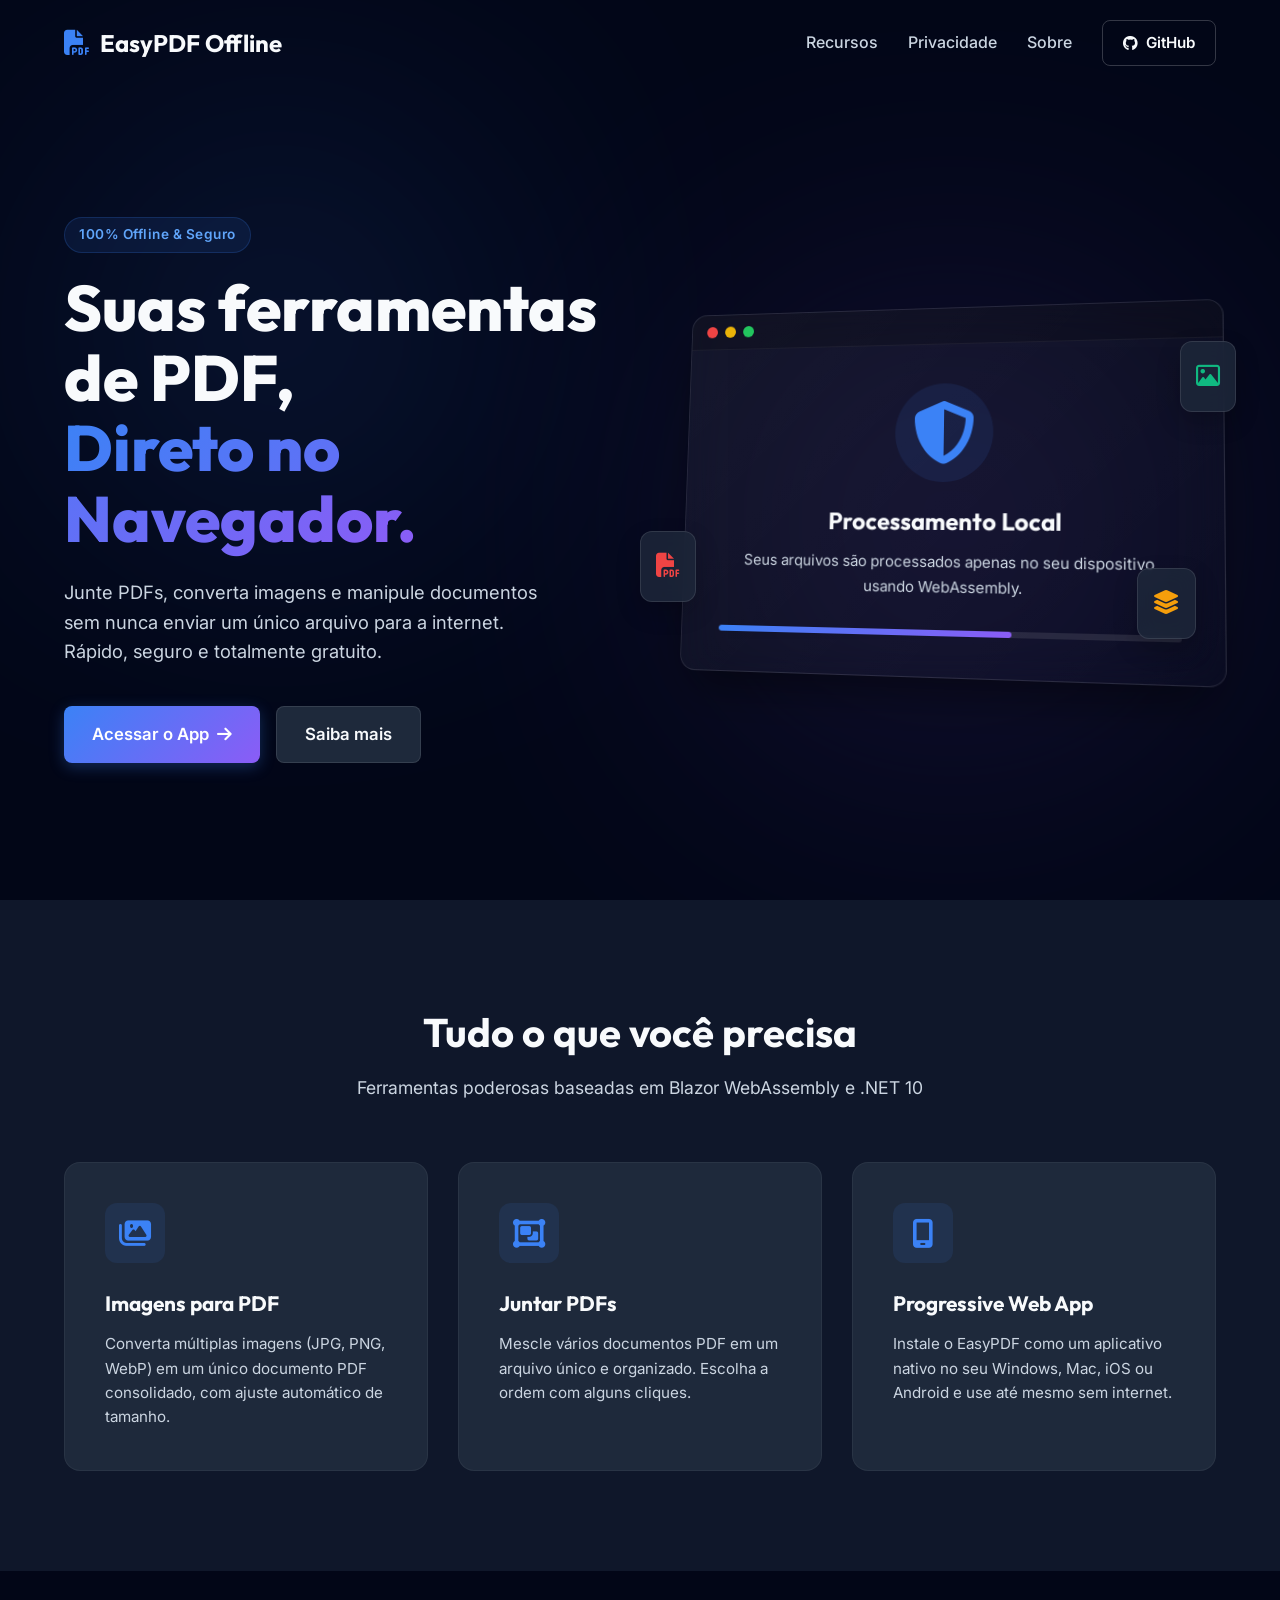
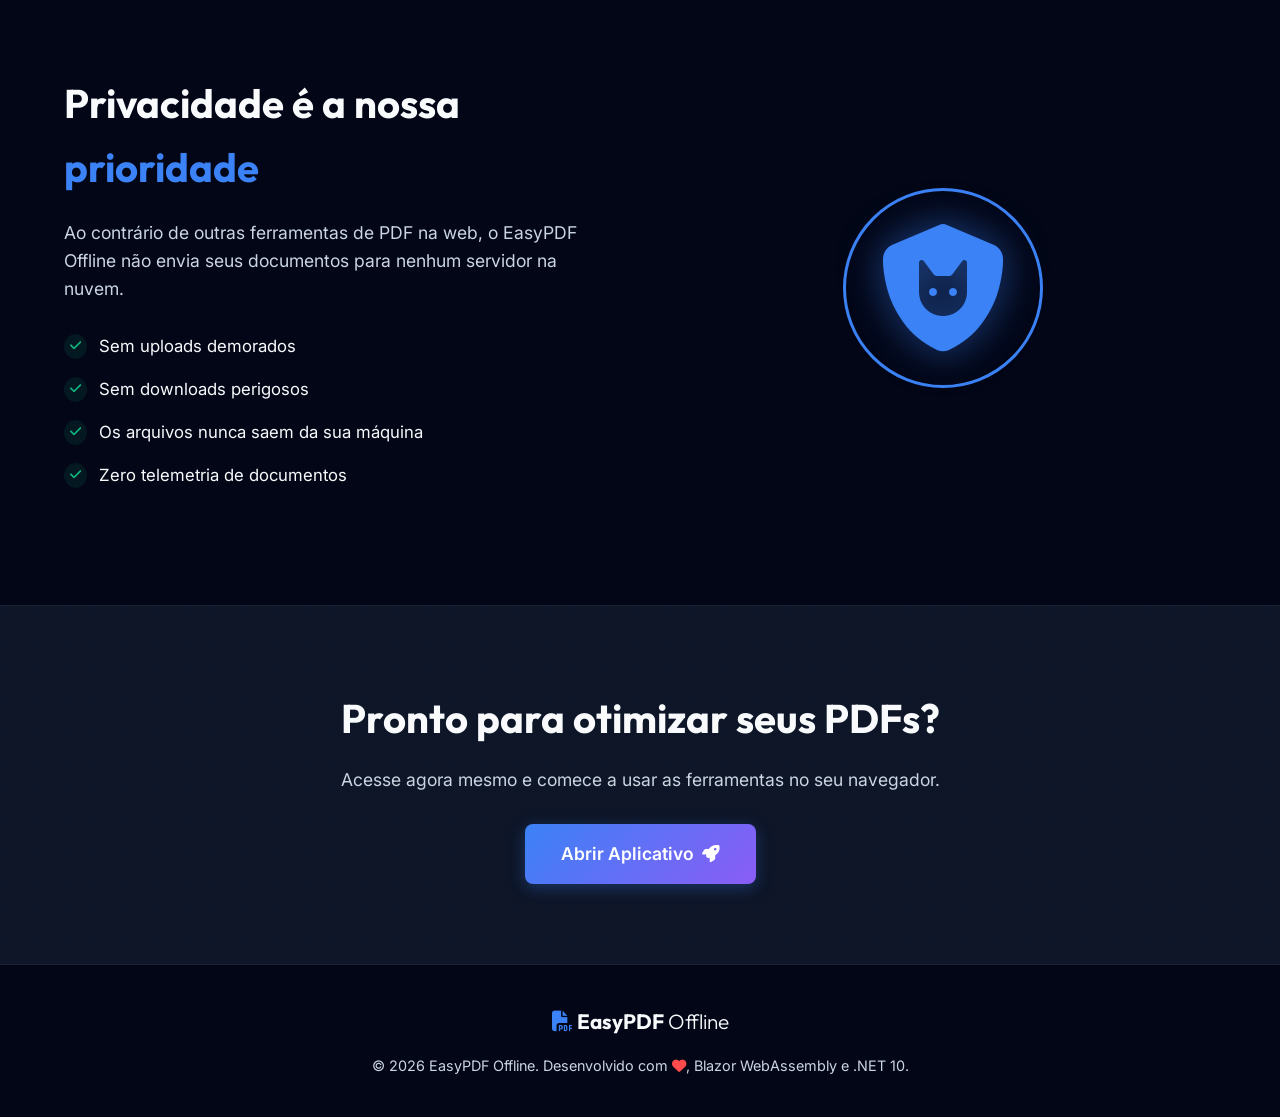
==== index.html @ 54cb3473 "Add files via upload" ====
<!DOCTYPE html>
<html lang="pt-BR">

<head>
    <meta charset="UTF-8">
    <meta name="viewport" content="width=device-width, initial-scale=1.0">
    <title>EasyPDF Offline - Ferramentas PDF Seguras</title>
    <meta name="description"
        content="Aplica&ccedil;&atilde;o web progressiva (PWA) para manipular PDFs inteiramente no seu navegador de forma offline e segura.">

    <!-- Google Fonts -->
    <link rel="preconnect" href="https://fonts.googleapis.com">
    <link rel="preconnect" href="https://fonts.gstatic.com" crossorigin>
    <link
        href="https://fonts.googleapis.com/css2?family=Inter:wght@300;400;600;700&family=Outfit:wght@500;700;800&display=swap"
        rel="stylesheet">

    <!-- Font Awesome Icons -->
    <link rel="stylesheet" href="https://cdnjs.cloudflare.com/ajax/libs/font-awesome/6.4.0/css/all.min.css">

    <link rel="stylesheet" href="styles.css">
</head>

<body>
    <header class="navbar">
        <div class="container nav-content">
            <div class="logo">
                <i class="fa-solid fa-file-pdf"></i>
                <span>EasyPDF <strong>Offline</strong></span>
            </div>
            <nav class="nav-links">
                <a href="#features">Recursos</a>
                <a href="#privacy">Privacidade</a>
                <a href="#about">Sobre</a>
                <a href="https://github.com/danie/EasyPDFOffline" target="_blank" class="btn btn-outline"><i
                        class="fa-brands fa-github"></i> GitHub</a>
            </nav>
        </div>
    </header>

    <section class="hero">
        <div class="container hero-content">
            <div class="hero-text">
                <div class="badge">100% Offline &amp; Seguro</div>
                <h1>Suas ferramentas de PDF,<br><span class="gradient-text">Direto no Navegador.</span></h1>
                <p>Junte PDFs, converta imagens e manipule documentos sem nunca enviar um &uacute;nico arquivo para a
                    internet. R&aacute;pido, seguro e totalmente gratuito.</p>
                <div class="hero-buttons">
                    <a href="#" class="btn btn-primary btn-large">Acessar o App <i
                            class="fa-solid fa-arrow-right"></i></a>
                    <a href="#features" class="btn btn-secondary btn-large">Saiba mais</a>
                </div>
            </div>
            <div class="hero-image">
                <div class="glass-mockup">
                    <div class="mockup-header">
                        <span class="dot red"></span>
                        <span class="dot yellow"></span>
                        <span class="dot green"></span>
                    </div>
                    <div class="mockup-body">
                        <i class="fa-solid fa-shield-halved lock-icon"></i>
                        <h3>Processamento Local</h3>
                        <p>Seus arquivos s&atilde;o processados apenas no seu dispositivo usando WebAssembly.</p>
                        <div class="progress-bar">
                            <div class="progress"></div>
                        </div>
                    </div>
                </div>
                <!-- Elementos flutuantes para a est&eacute;tica -->
                <div class="float-icon icon-1"><i class="fa-regular fa-image"></i></div>
                <div class="float-icon icon-2"><i class="fa-solid fa-file-pdf"></i></div>
                <div class="float-icon icon-3"><i class="fa-solid fa-layer-group"></i></div>
            </div>
        </div>
    </section>

    <section id="features" class="features">
        <div class="container">
            <div class="section-title">
                <h2>Tudo o que voc&ecirc; precisa</h2>
                <p>Ferramentas poderosas baseadas em Blazor WebAssembly e .NET 10</p>
            </div>

            <div class="features-grid">
                <div class="feature-card">
                    <div class="feature-icon"><i class="fa-solid fa-images"></i></div>
                    <h3>Imagens para PDF</h3>
                    <p>Converta m&uacute;ltiplas imagens (JPG, PNG, WebP) em um &uacute;nico documento PDF consolidado,
                        com ajuste autom&aacute;tico de tamanho.</p>
                </div>

                <div class="feature-card">
                    <div class="feature-icon"><i class="fa-solid fa-object-group"></i></div>
                    <h3>Juntar PDFs</h3>
                    <p>Mescle v&aacute;rios documentos PDF em um arquivo &uacute;nico e organizado. Escolha a ordem com
                        alguns cliques.</p>
                </div>

                <div class="feature-card">
                    <div class="feature-icon"><i class="fa-solid fa-mobile-screen"></i></div>
                    <h3>Progressive Web App</h3>
                    <p>Instale o EasyPDF como um aplicativo nativo no seu Windows, Mac, iOS ou Android e use at&eacute;
                        mesmo sem internet.</p>
                </div>
            </div>
        </div>
    </section>

    <section id="privacy" class="privacy">
        <div class="container privacy-content">
            <div class="privacy-text">
                <h2>Privacidade &eacute; a nossa <span class="highlight">prioridade</span></h2>
                <p>Ao contr&aacute;rio de outras ferramentas de PDF na web, o EasyPDF Offline n&atilde;o envia seus
                    documentos para nenhum servidor na nuvem.</p>
                <ul class="check-list">
                    <li><i class="fa-solid fa-check"></i> Sem uploads demorados</li>
                    <li><i class="fa-solid fa-check"></i> Sem downloads perigosos</li>
                    <li><i class="fa-solid fa-check"></i> Os arquivos nunca saem da sua m&aacute;quina</li>
                    <li><i class="fa-solid fa-check"></i> Zero telemetria de documentos</li>
                </ul>
            </div>
            <div class="privacy-illustration">
                <div class="shield-container">
                    <i class="fa-solid fa-shield-cat shield-main"></i>
                    <div class="pulse-ring"></div>
                </div>
            </div>
        </div>
    </section>

    <section id="about" class="cta">
        <div class="container text-center">
            <h2>Pronto para otimizar seus PDFs?</h2>
            <p>Acesse agora mesmo e comece a usar as ferramentas no seu navegador.</p>
            <a href="#" class="btn btn-primary btn-large cta-btn">Abrir Aplicativo <i
                    class="fa-solid fa-rocket"></i></a>
        </div>
    </section>

    <footer>
        <div class="container footer-content">
            <div class="footer-logo">
                <i class="fa-solid fa-file-pdf"></i> EasyPDF <span class="light-text">Offline</span>
            </div>
            <p>&copy; 2026 EasyPDF Offline. Desenvolvido com <i class="fa-solid fa-heart" style="color: #ff4b4b;"></i>,
                Blazor WebAssembly e .NET 10.</p>
        </div>
    </footer>

    <script>
        // Smooth scrolling para os links da navbar
        document.querySelectorAll('a[href^="#"]').forEach(anchor => {
            anchor.addEventListener('click', function (e) {
                e.preventDefault();
                document.querySelector(this.getAttribute('href')).scrollIntoView({
                    behavior: 'smooth'
                });
            });
        });

        // Adicionar classe de "scrolled" &agrave; navbar quando descer a p&aacute;gina
        window.addEventListener('scroll', () => {
            const nav = document.querySelector('.navbar');
            if (window.scrollY > 50) {
                nav.classList.add('scrolled');
            } else {
                nav.classList.remove('scrolled');
            }
        });
    </script>
</body>

</html>
---- styles.css ----
/* ==== CSS RESET & VARIABLES ==== */
:root {
    /* Colors */
    --bg-dark: #0f172a;
    --bg-darker: #020617;
    --surface: #1e293b;
    --surface-hover: #334155;

    --primary: #3b82f6;
    /* Blue */
    --primary-hover: #2563eb;
    --secondary: #8b5cf6;
    /* Purple */

    --text-main: #f8fafc;
    --text-muted: #cbd5e1;

    /* Gradients */
    --gradient-brand: linear-gradient(135deg, var(--primary), var(--secondary));
    --gradient-glass: linear-gradient(135deg, rgba(255, 255, 255, 0.05), rgba(255, 255, 255, 0.01));

    /* Layout */
    --font-sans: 'Inter', sans-serif;
    --font-heading: 'Outfit', sans-serif;
    --container-width: 1200px;
}

* {
    margin: 0;
    padding: 0;
    box-sizing: border-box;
}

html {
    scroll-behavior: smooth;
}

body {
    font-family: var(--font-sans);
    background-color: var(--bg-darker);
    color: var(--text-main);
    line-height: 1.6;
    overflow-x: hidden;
}

a {
    text-decoration: none;
    color: inherit;
    transition: all 0.3s ease;
}

ul {
    list-style: none;
}

.container {
    max-width: var(--container-width);
    margin: 0 auto;
    padding: 0 24px;
}

.text-center {
    text-align: center;
}

/* ==== BUTTONS ==== */
.btn {
    display: inline-flex;
    align-items: center;
    justify-content: center;
    gap: 8px;
    padding: 10px 20px;
    border-radius: 8px;
    font-weight: 600;
    font-size: 0.95rem;
    cursor: pointer;
    border: none;
    transition: all 0.3s ease;
}

.btn-large {
    padding: 14px 28px;
    font-size: 1.05rem;
}

.btn-primary {
    background: var(--gradient-brand);
    color: white;
    box-shadow: 0 4px 15px rgba(59, 130, 246, 0.3);
}

.btn-primary:hover {
    transform: translateY(-2px);
    box-shadow: 0 8px 25px rgba(59, 130, 246, 0.5);
}

.btn-secondary {
    background: var(--surface);
    color: var(--text-main);
    border: 1px solid rgba(255, 255, 255, 0.1);
}

.btn-secondary:hover {
    background: var(--surface-hover);
    transform: translateY(-2px);
}

.btn-outline {
    background: transparent;
    color: var(--text-main);
    border: 1px solid rgba(255, 255, 255, 0.2);
}

.btn-outline:hover {
    background: rgba(255, 255, 255, 0.05);
    border-color: rgba(255, 255, 255, 0.4);
}

/* ==== NAVBAR ==== */
.navbar {
    position: fixed;
    top: 0;
    left: 0;
    width: 100%;
    padding: 20px 0;
    z-index: 100;
    transition: all 0.3s ease;
    backdrop-filter: blur(0px);
    border-bottom: 1px solid transparent;
}

.navbar.scrolled {
    padding: 12px 0;
    background: rgba(2, 6, 23, 0.8);
    backdrop-filter: blur(12px);
    border-bottom: 1px solid rgba(255, 255, 255, 0.05);
}

.nav-content {
    display: flex;
    justify-content: space-between;
    align-items: center;
}

.logo {
    font-family: var(--font-heading);
    font-size: 1.5rem;
    font-weight: 700;
    display: flex;
    align-items: center;
    gap: 10px;
}

.logo i {
    color: var(--primary);
    font-size: 1.6rem;
}

.nav-links {
    display: flex;
    align-items: center;
    gap: 30px;
}

.nav-links a:not(.btn) {
    font-weight: 500;
    color: var(--text-muted);
    position: relative;
}

.nav-links a:not(.btn):hover {
    color: var(--text-main);
}

.nav-links a:not(.btn)::after {
    content: '';
    position: absolute;
    width: 0;
    height: 2px;
    bottom: -4px;
    left: 0;
    background: var(--gradient-brand);
    transition: width 0.3s ease;
}

.nav-links a:not(.btn):hover::after {
    width: 100%;
}

/* ==== HERO SECTION ==== */
.hero {
    min-height: 100vh;
    display: flex;
    align-items: center;
    padding-top: 80px;
    position: relative;
    overflow: hidden;
}

/* Ambient Glow Background Effect */
.hero::before {
    content: '';
    position: absolute;
    top: 20%;
    left: 10%;
    width: 300px;
    height: 300px;
    background: var(--primary);
    filter: blur(150px);
    opacity: 0.3;
    border-radius: 50%;
    z-index: -1;
}

.hero::after {
    content: '';
    position: absolute;
    bottom: 20%;
    right: 10%;
    width: 400px;
    height: 400px;
    background: var(--secondary);
    filter: blur(150px);
    opacity: 0.2;
    border-radius: 50%;
    z-index: -1;
}

.hero-content {
    display: grid;
    grid-template-columns: 1fr 1fr;
    gap: 60px;
    align-items: center;
}

.badge {
    display: inline-block;
    padding: 6px 14px;
    background: rgba(59, 130, 246, 0.1);
    border: 1px solid rgba(59, 130, 246, 0.2);
    border-radius: 50px;
    color: #60a5fa;
    font-size: 0.85rem;
    font-weight: 600;
    margin-bottom: 20px;
    letter-spacing: 0.5px;
}

.hero-text h1 {
    font-family: var(--font-heading);
    font-size: 4rem;
    line-height: 1.1;
    margin-bottom: 24px;
    font-weight: 800;
}

.gradient-text {
    background: var(--gradient-brand);
    -webkit-background-clip: text;
    -webkit-text-fill-color: transparent;
}

.hero-text p {
    font-size: 1.15rem;
    color: var(--text-muted);
    margin-bottom: 40px;
    max-width: 90%;
}

.hero-buttons {
    display: flex;
    gap: 16px;
}

/* Glass Mockup Illustration */
.hero-image {
    position: relative;
    perspective: 1000px;
}

.glass-mockup {
    background: var(--gradient-glass);
    border: 1px solid rgba(255, 255, 255, 0.1);
    backdrop-filter: blur(20px);
    border-radius: 16px;
    padding: 0;
    box-shadow: 0 25px 50px -12px rgba(0, 0, 0, 0.5);
    transform: rotateY(-10deg) rotateX(5deg);
    transition: transform 0.5s ease;
    overflow: hidden;
}

.hero-image:hover .glass-mockup {
    transform: rotateY(0deg) rotateX(0deg);
}

.mockup-header {
    background: rgba(0, 0, 0, 0.2);
    padding: 12px 16px;
    display: flex;
    gap: 8px;
    border-bottom: 1px solid rgba(255, 255, 255, 0.05);
}

.dot {
    width: 12px;
    height: 12px;
    border-radius: 50%;
}

.dot.red {
    background: #ef4444;
}

.dot.yellow {
    background: #eab308;
}

.dot.green {
    background: #22c55e;
}

.mockup-body {
    padding: 40px;
    text-align: center;
}

.lock-icon {
    font-size: 4rem;
    color: var(--primary);
    margin-bottom: 20px;
    background: rgba(59, 130, 246, 0.1);
    width: 100px;
    height: 100px;
    line-height: 100px;
    border-radius: 50%;
}

.mockup-body h3 {
    font-family: var(--font-heading);
    font-size: 1.5rem;
    margin-bottom: 10px;
}

.mockup-body p {
    color: var(--text-muted);
    font-size: 0.95rem;
    margin-bottom: 30px;
}

.progress-bar {
    width: 100%;
    height: 6px;
    background: rgba(255, 255, 255, 0.1);
    border-radius: 10px;
    overflow: hidden;
}

.progress {
    width: 65%;
    height: 100%;
    background: var(--gradient-brand);
    border-radius: 10px;
    animation: loading 3s infinite ease-in-out;
}

@keyframes loading {
    0% {
        width: 0%;
    }

    50% {
        width: 100%;
    }

    100% {
        width: 0%;
    }
}

/* Floating elements */
.float-icon {
    position: absolute;
    background: rgba(30, 41, 59, 0.8);
    border: 1px solid rgba(255, 255, 255, 0.1);
    backdrop-filter: blur(10px);
    border-radius: 12px;
    padding: 15px;
    font-size: 1.5rem;
    box-shadow: 0 10px 25px rgba(0, 0, 0, 0.2);
    animation: float 6s infinite ease-in-out;
}

.icon-1 {
    top: 10%;
    right: -20px;
    color: #10b981;
    animation-delay: 0s;
}

.icon-2 {
    bottom: 20%;
    left: -30px;
    color: #ef4444;
    animation-delay: 2s;
}

.icon-3 {
    bottom: 10%;
    right: 20px;
    color: #f59e0b;
    animation-delay: 4s;
}

@keyframes float {

    0%,
    100% {
        transform: translateY(0);
    }

    50% {
        transform: translateY(-20px);
    }
}

/* ==== FEATURES SECTION ==== */
.features {
    padding: 100px 0;
    background: var(--bg-dark);
}

.section-title {
    text-align: center;
    margin-bottom: 60px;
}

.section-title h2 {
    font-family: var(--font-heading);
    font-size: 2.5rem;
    margin-bottom: 10px;
}

.section-title p {
    color: var(--text-muted);
    font-size: 1.1rem;
}

.features-grid {
    display: grid;
    grid-template-columns: repeat(auto-fit, minmax(300px, 1fr));
    gap: 30px;
}

.feature-card {
    background: var(--surface);
    border: 1px solid rgba(255, 255, 255, 0.05);
    padding: 40px;
    border-radius: 16px;
    transition: all 0.3s ease;
}

.feature-card:hover {
    transform: translateY(-5px);
    border-color: rgba(59, 130, 246, 0.3);
    box-shadow: 0 10px 30px rgba(0, 0, 0, 0.1);
}

.feature-icon {
    width: 60px;
    height: 60px;
    background: rgba(59, 130, 246, 0.1);
    color: var(--primary);
    border-radius: 12px;
    display: flex;
    align-items: center;
    justify-content: center;
    font-size: 1.8rem;
    margin-bottom: 24px;
    transition: all 0.3s ease;
}

.feature-card:hover .feature-icon {
    background: var(--gradient-brand);
    color: white;
}

.feature-card h3 {
    font-family: var(--font-heading);
    font-size: 1.3rem;
    margin-bottom: 12px;
}

.feature-card p {
    color: var(--text-muted);
    font-size: 0.95rem;
}

/* ==== PRIVACY SECTION ==== */
.privacy {
    padding: 100px 0;
}

.privacy-content {
    display: grid;
    grid-template-columns: 1fr 1fr;
    gap: 60px;
    align-items: center;
}

.highlight {
    color: var(--primary);
}

.privacy-text h2 {
    font-family: var(--font-heading);
    font-size: 2.5rem;
    margin-bottom: 20px;
}

.privacy-text>p {
    color: var(--text-muted);
    font-size: 1.1rem;
    margin-bottom: 30px;
}

.check-list li {
    display: flex;
    align-items: center;
    gap: 12px;
    margin-bottom: 16px;
    font-size: 1.05rem;
}

.check-list i {
    color: #10b981;
    background: rgba(16, 185, 129, 0.1);
    padding: 6px;
    border-radius: 50%;
    font-size: 0.8rem;
}

.privacy-illustration {
    display: flex;
    justify-content: center;
    align-items: center;
}

.shield-container {
    position: relative;
    width: 200px;
    height: 200px;
    display: flex;
    justify-content: center;
    align-items: center;
}

.shield-main {
    font-size: 8rem;
    color: var(--primary);
    z-index: 2;
    filter: drop-shadow(0 0 20px rgba(59, 130, 246, 0.5));
}

.pulse-ring {
    position: absolute;
    width: 100%;
    height: 100%;
    border: 3px solid var(--primary);
    border-radius: 50%;
    animation: pulse 2s cubic-bezier(0.25, 0.8, 0.25, 1) infinite;
    z-index: 1;
}

@keyframes pulse {
    0% {
        transform: scale(0.8);
        opacity: 0.8;
    }

    100% {
        transform: scale(1.5);
        opacity: 0;
    }
}

/* ==== CTA SECTION ==== */
.cta {
    padding: 80px 0;
    background: linear-gradient(to right, rgba(15, 23, 42, 0.9), rgba(15, 23, 42, 0.9)),
        url('data:image/svg+xml,%3Csvg width="60" height="60" viewBox="0 0 60 60" xmlns="http://www.w3.org/2000/svg"%3E%3Cg fill="none" fill-rule="evenodd"%3E%3Cg fill="%233b82f6" fill-opacity="0.05"%3E%3Cpath d="M36 34v-4h-2v4h-4v2h4v4h2v-4h4v-2h-4zm0-30V0h-2v4h-4v2h4v4h2V6h4V4h-4zM6 34v-4H4v4H0v2h4v4h2v-4h4v-2H6zM6 4V0H4v4H0v2h4v4h2V6h4V4H6z"/%3E%3C/g%3E%3C/g%3E%3C/svg%3E');
    border-top: 1px solid rgba(255, 255, 255, 0.05);
    border-bottom: 1px solid rgba(255, 255, 255, 0.05);
}

.cta h2 {
    font-family: var(--font-heading);
    font-size: 2.5rem;
    margin-bottom: 16px;
}

.cta p {
    color: var(--text-muted);
    font-size: 1.1rem;
    margin-bottom: 30px;
}

.cta-btn {
    padding: 16px 36px;
    font-size: 1.1rem;
}

/* ==== FOOTER ==== */
footer {
    padding: 40px 0;
    text-align: center;
    background: var(--bg-darker);
}

.footer-logo {
    font-family: var(--font-heading);
    font-size: 1.3rem;
    font-weight: 700;
    margin-bottom: 16px;
}

.footer-logo i {
    color: var(--primary);
}

.light-text {
    font-weight: 300;
}

footer p {
    color: var(--text-muted);
    font-size: 0.9rem;
}

/* ==== RESPONSIVE ==== */
@media (max-width: 992px) {

    .hero-content,
    .privacy-content {
        grid-template-columns: 1fr;
        text-align: center;
    }

    .hero-text h1 {
        font-size: 3rem;
    }

    .hero-text p {
        margin: 0 auto 30px auto;
    }

    .hero-buttons {
        justify-content: center;
    }

    .check-list li {
        justify-content: center;
    }

    .nav-links {
        display: none;
    }
}
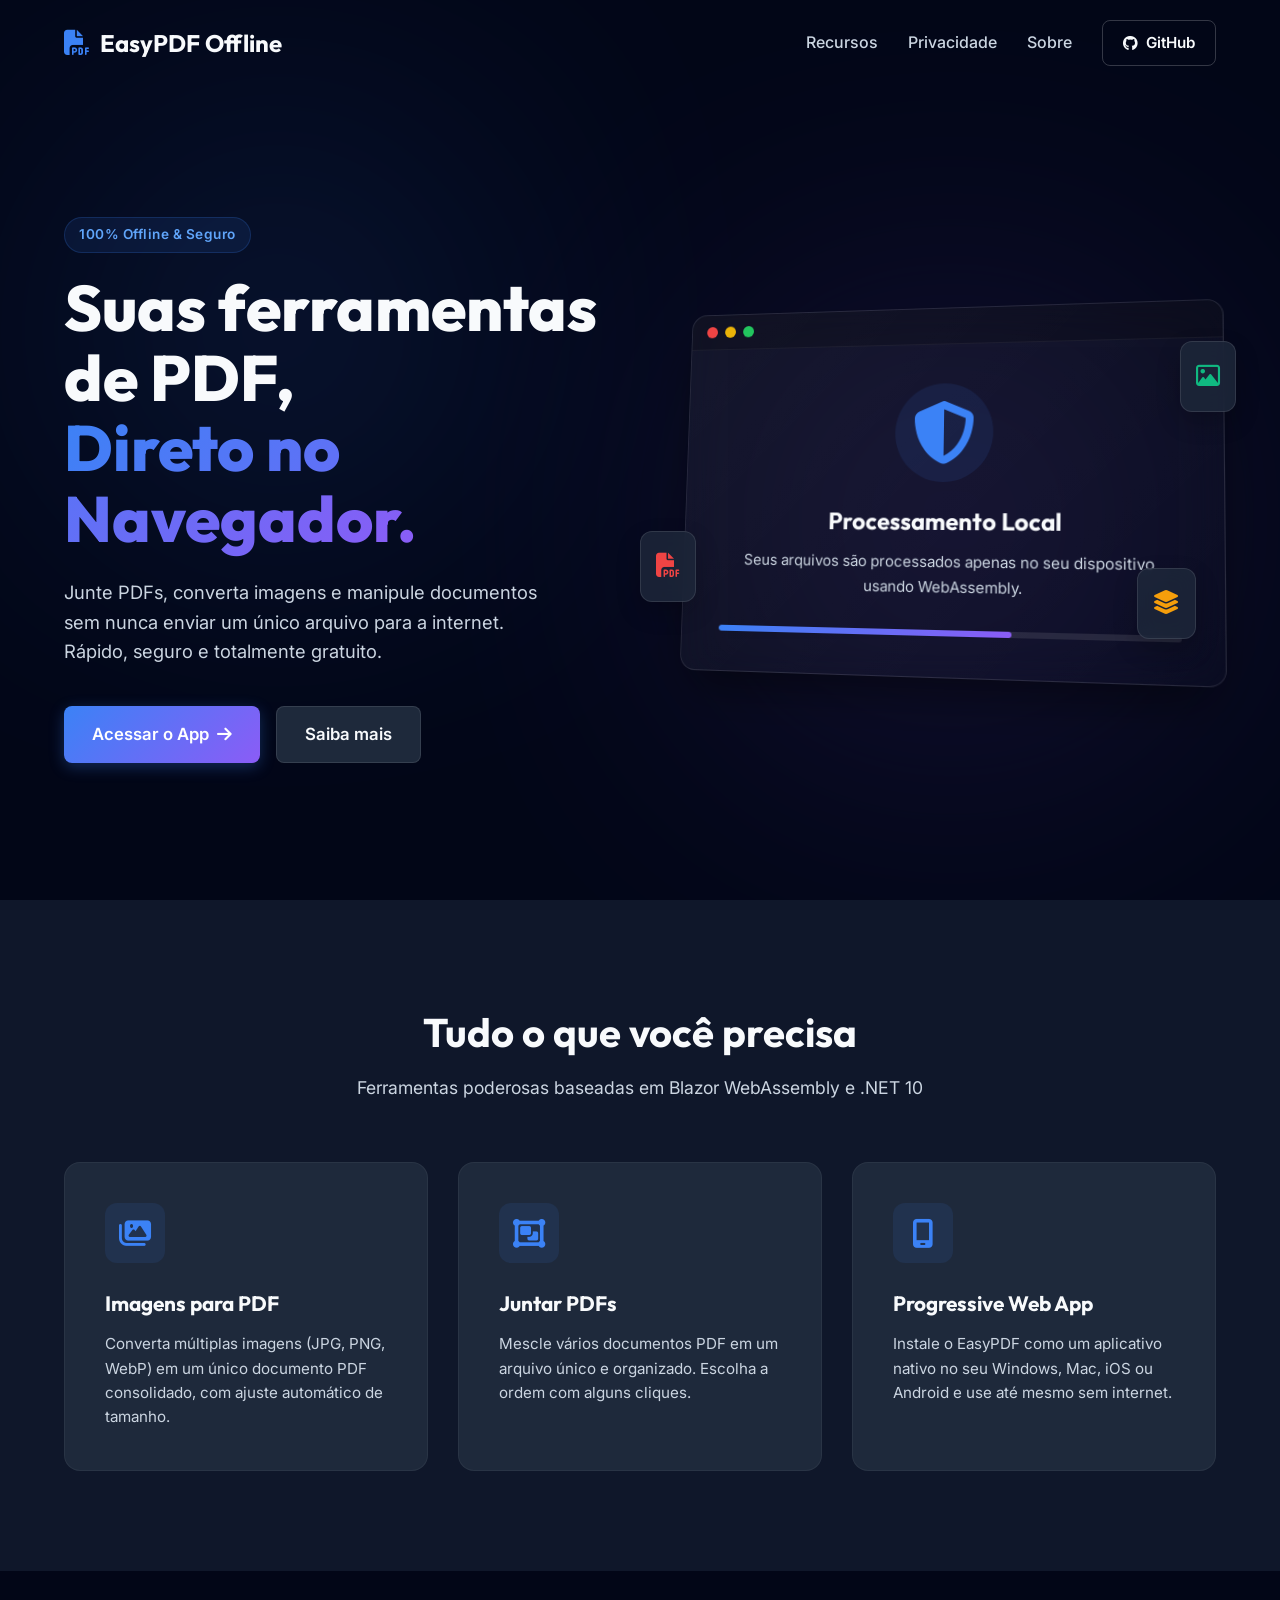
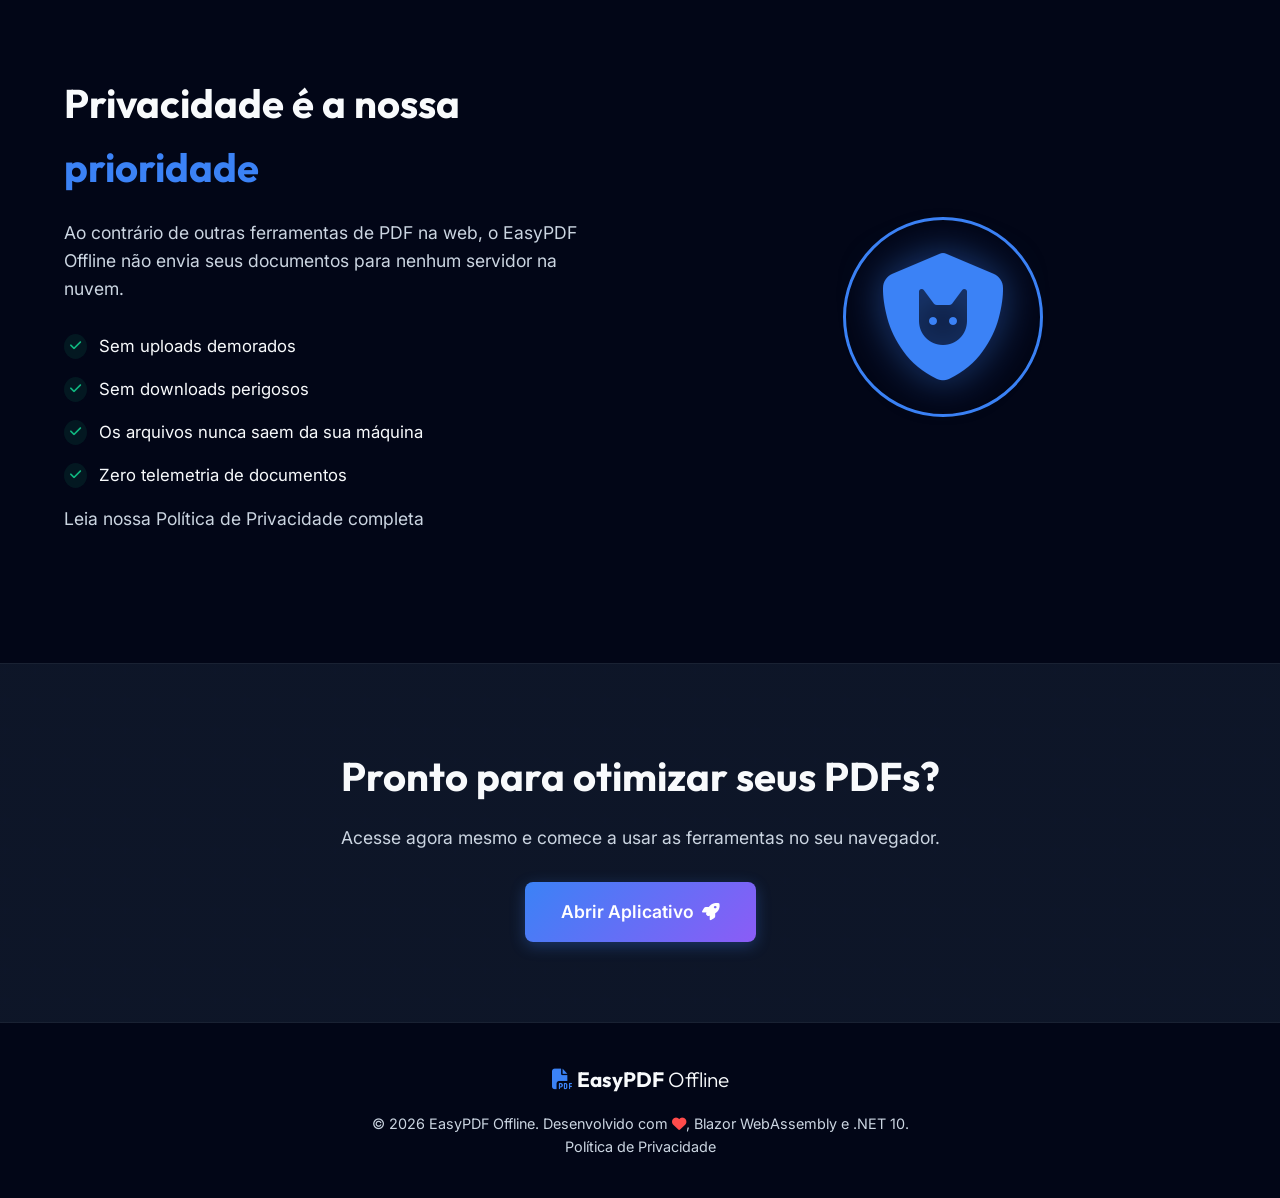
==== commit 7f964a52: "Add link to full privacy policy in landing page" ====
--- a/index.html
+++ b/index.html
@@ -119,6 +119,7 @@
                     <li><i class="fa-solid fa-check"></i> Os arquivos nunca saem da sua m&aacute;quina</li>
                     <li><i class="fa-solid fa-check"></i> Zero telemetria de documentos</li>
                 </ul>
+                <p><a href="privacy.html">Leia nossa Política de Privacidade completa</a></p>
             </div>
             <div class="privacy-illustration">
                 <div class="shield-container">
@@ -145,6 +146,7 @@
             </div>
             <p>&copy; 2026 EasyPDF Offline. Desenvolvido com <i class="fa-solid fa-heart" style="color: #ff4b4b;"></i>,
                 Blazor WebAssembly e .NET 10.</p>
+            <p><a href="privacy.html" style="color: inherit;">Política de Privacidade</a></p>
         </div>
     </footer>
 
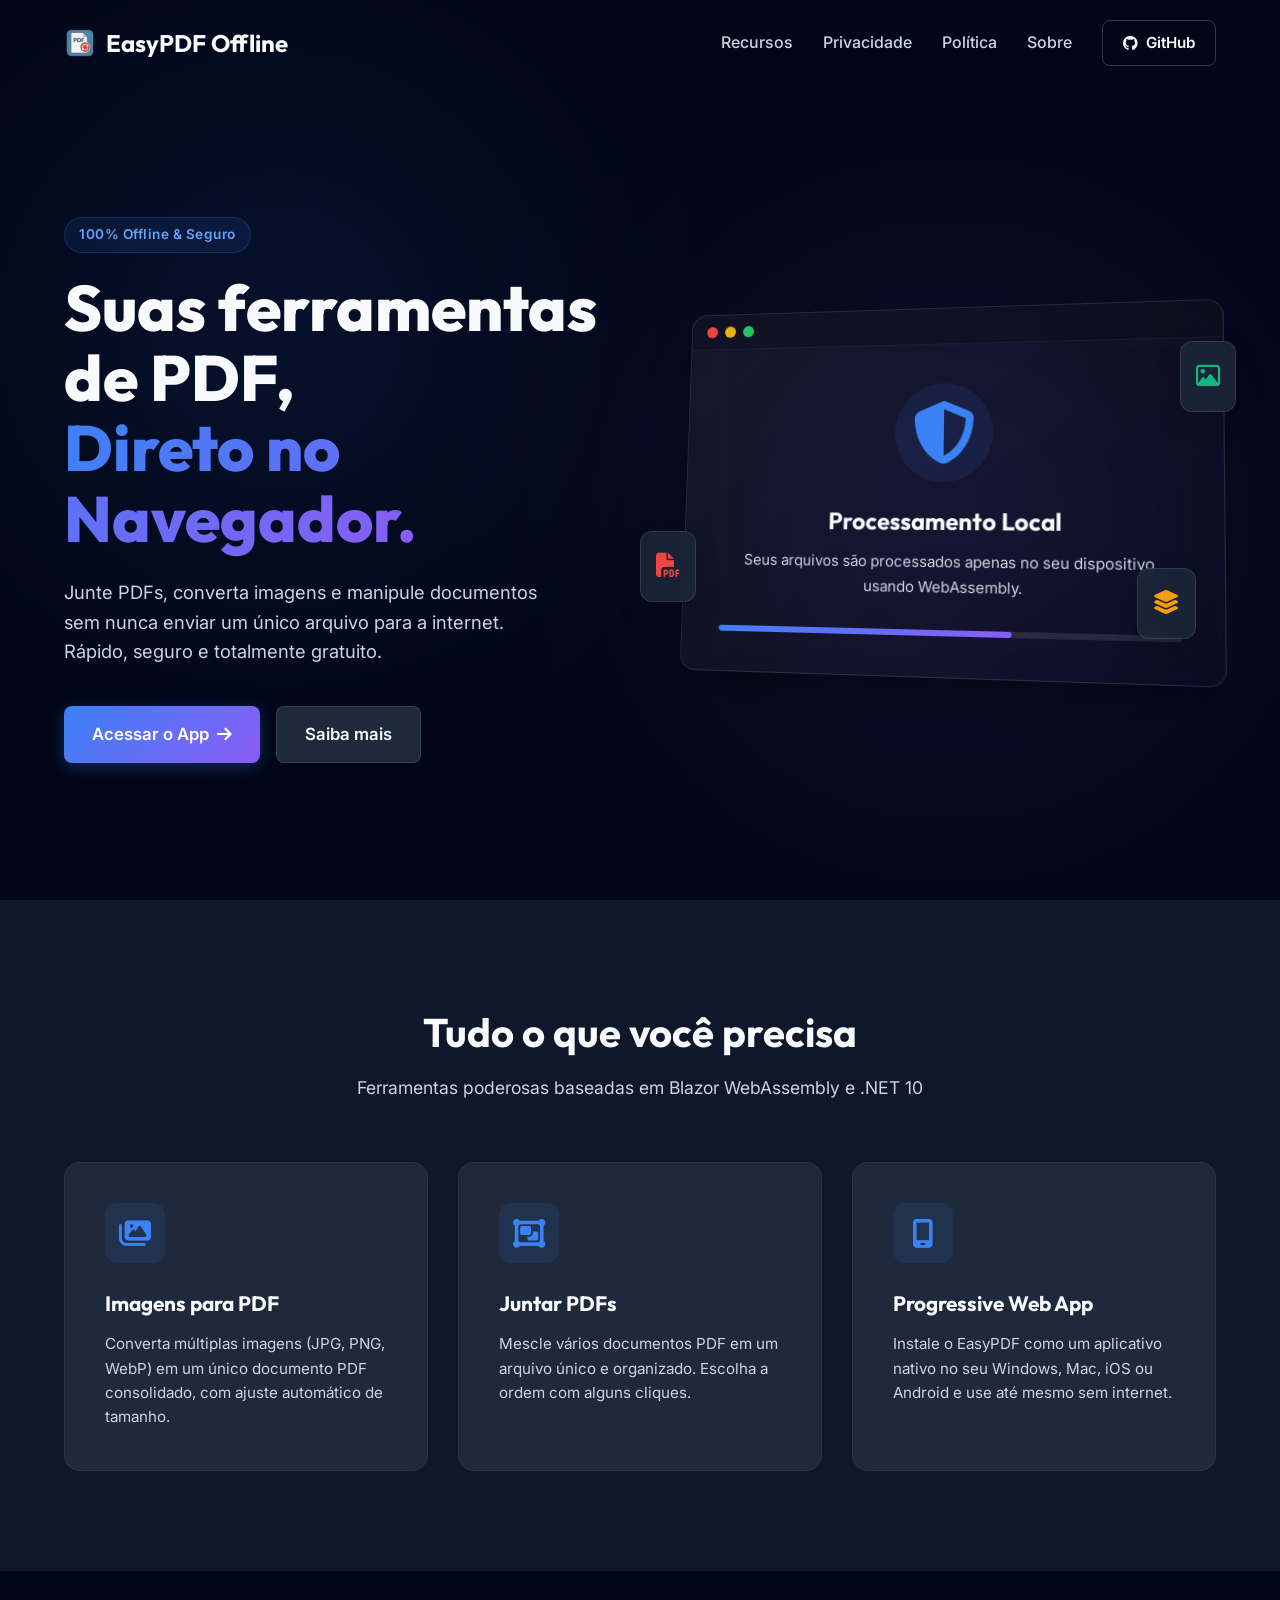
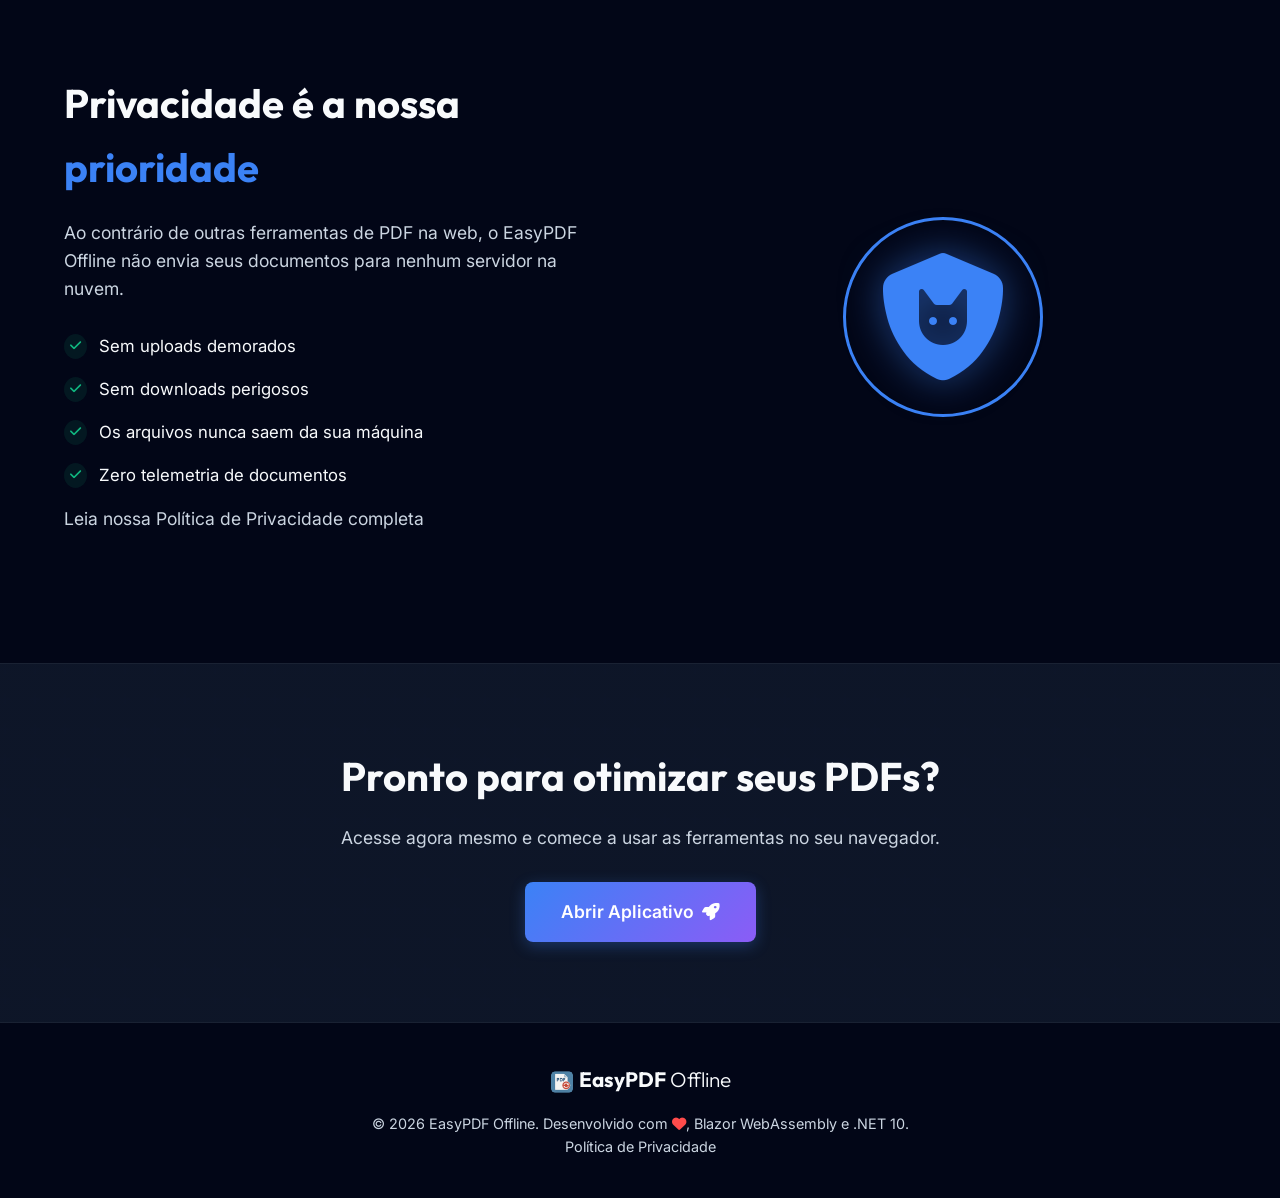
==== commit e2e4fb37: "Add project icon/favicon, fix privacy link, restyle privacy page to match landing" ====
--- a/index.html
+++ b/index.html
@@ -18,6 +18,10 @@
     <!-- Font Awesome Icons -->
     <link rel="stylesheet" href="https://cdnjs.cloudflare.com/ajax/libs/font-awesome/6.4.0/css/all.min.css">
 
+    <!-- Favicon (ícone do EasyPDF Offline) -->
+    <link rel="icon" type="image/x-icon" href="favicon.ico">
+    <link rel="apple-touch-icon" href="icon-192.png">
+
     <link rel="stylesheet" href="styles.css">
 </head>
 
@@ -25,12 +29,13 @@
     <header class="navbar">
         <div class="container nav-content">
             <div class="logo">
-                <i class="fa-solid fa-file-pdf"></i>
+                <img src="icon-192.png" alt="EasyPDF Offline" class="logo-img">
                 <span>EasyPDF <strong>Offline</strong></span>
             </div>
             <nav class="nav-links">
                 <a href="#features">Recursos</a>
                 <a href="#privacy">Privacidade</a>
+                <a href="privacy.html">Política</a>
                 <a href="#about">Sobre</a>
                 <a href="https://github.com/danie/EasyPDFOffline" target="_blank" class="btn btn-outline"><i
                         class="fa-brands fa-github"></i> GitHub</a>
@@ -142,7 +147,7 @@
     <footer>
         <div class="container footer-content">
             <div class="footer-logo">
-                <i class="fa-solid fa-file-pdf"></i> EasyPDF <span class="light-text">Offline</span>
+                <img src="icon-192.png" alt="EasyPDF Offline" class="footer-logo-img"> EasyPDF <span class="light-text">Offline</span>
             </div>
             <p>&copy; 2026 EasyPDF Offline. Desenvolvido com <i class="fa-solid fa-heart" style="color: #ff4b4b;"></i>,
                 Blazor WebAssembly e .NET 10.</p>
--- a/styles.css
+++ b/styles.css
@@ -154,6 +154,21 @@
 .logo i {
     color: var(--primary);
     font-size: 1.6rem;
+}
+
+.logo-img {
+    width: 32px;
+    height: 32px;
+    object-fit: contain;
+    border-radius: 6px;
+}
+
+.footer-logo-img {
+    width: 26px;
+    height: 26px;
+    object-fit: contain;
+    border-radius: 5px;
+    vertical-align: middle;
 }
 
 .nav-links {
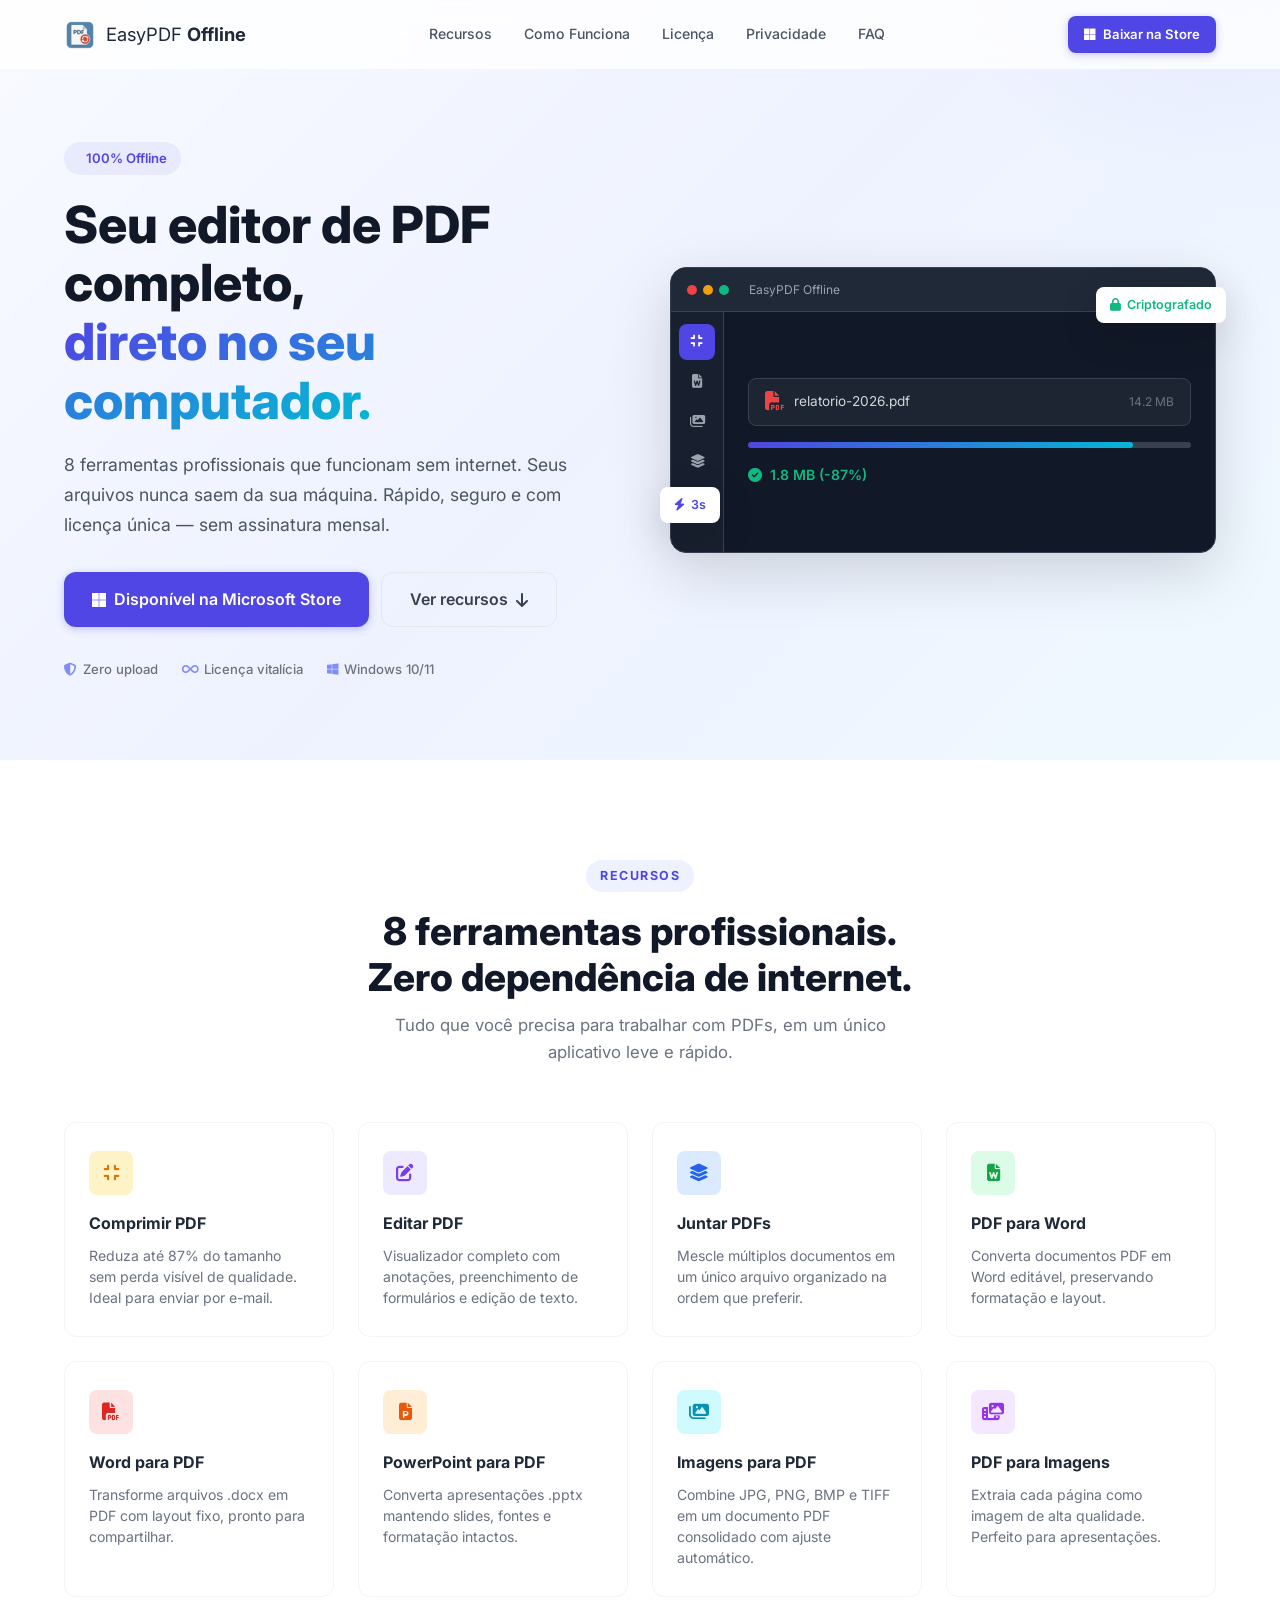
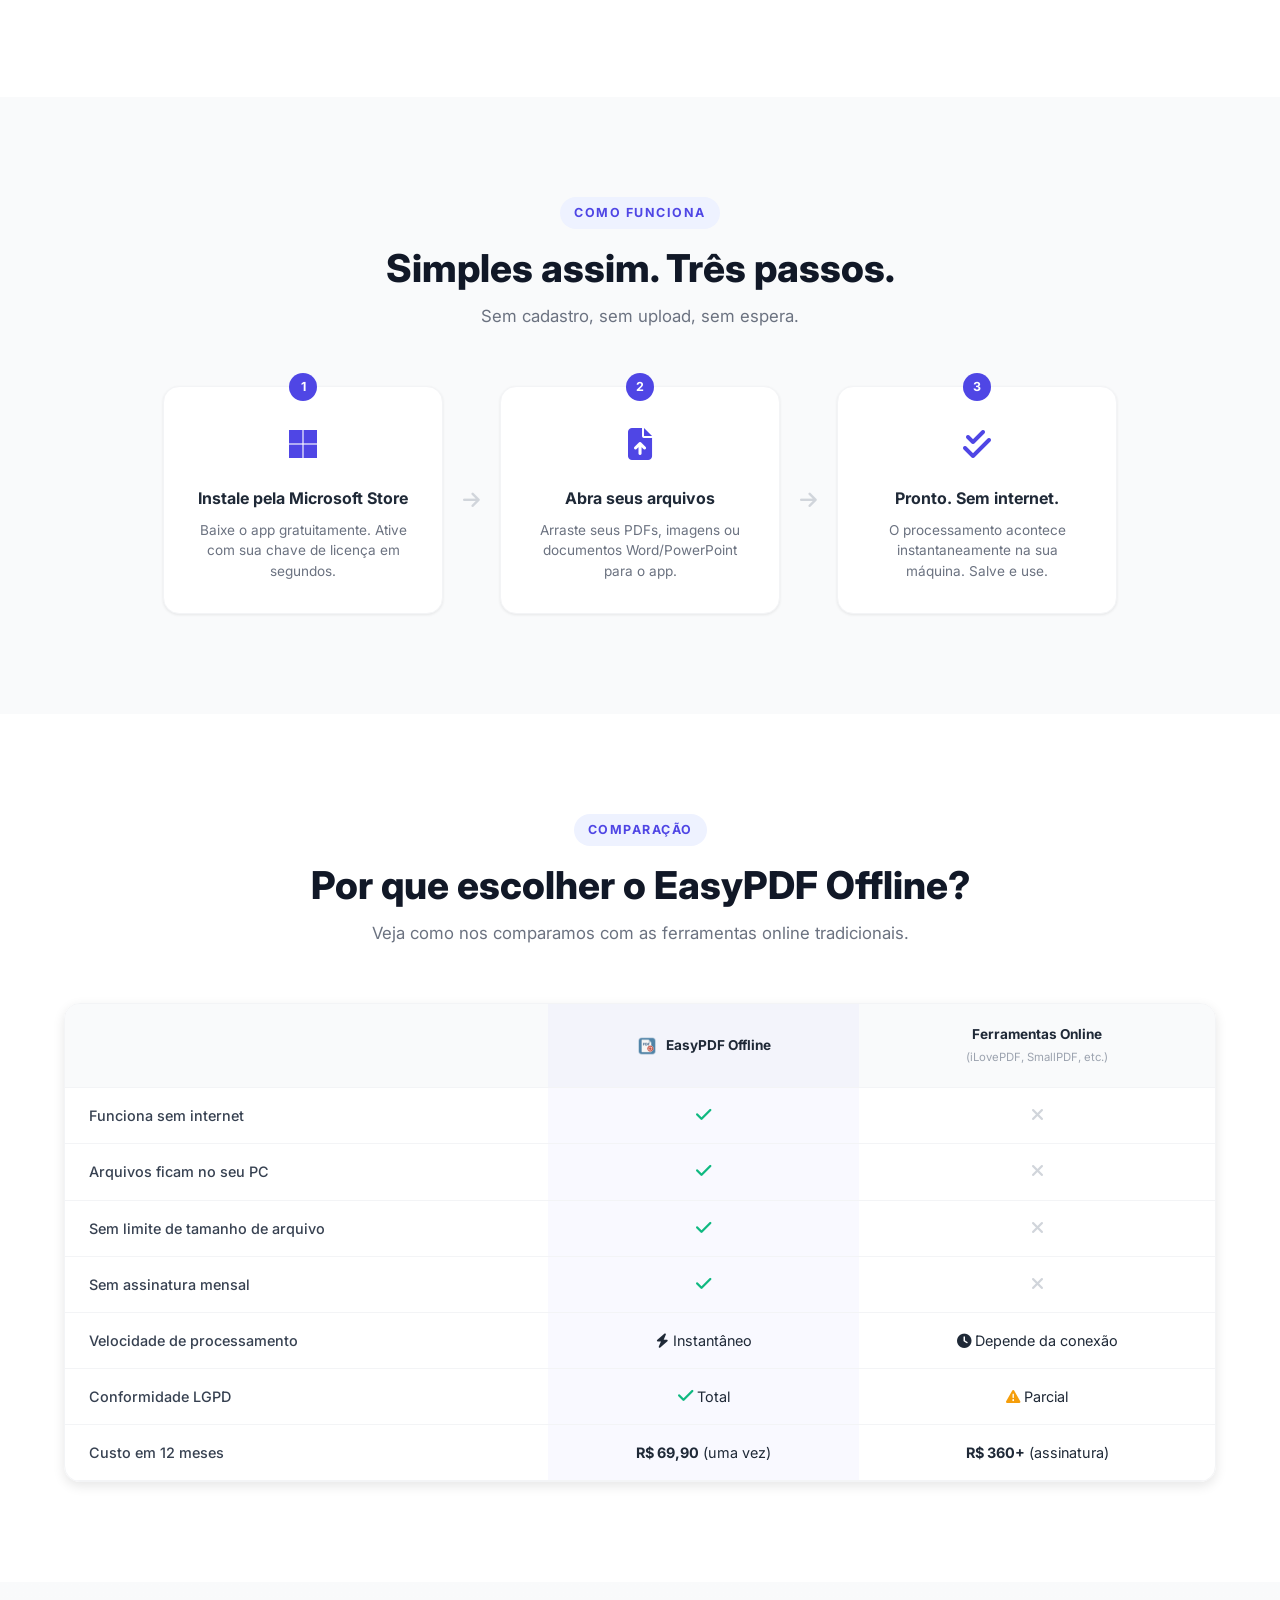
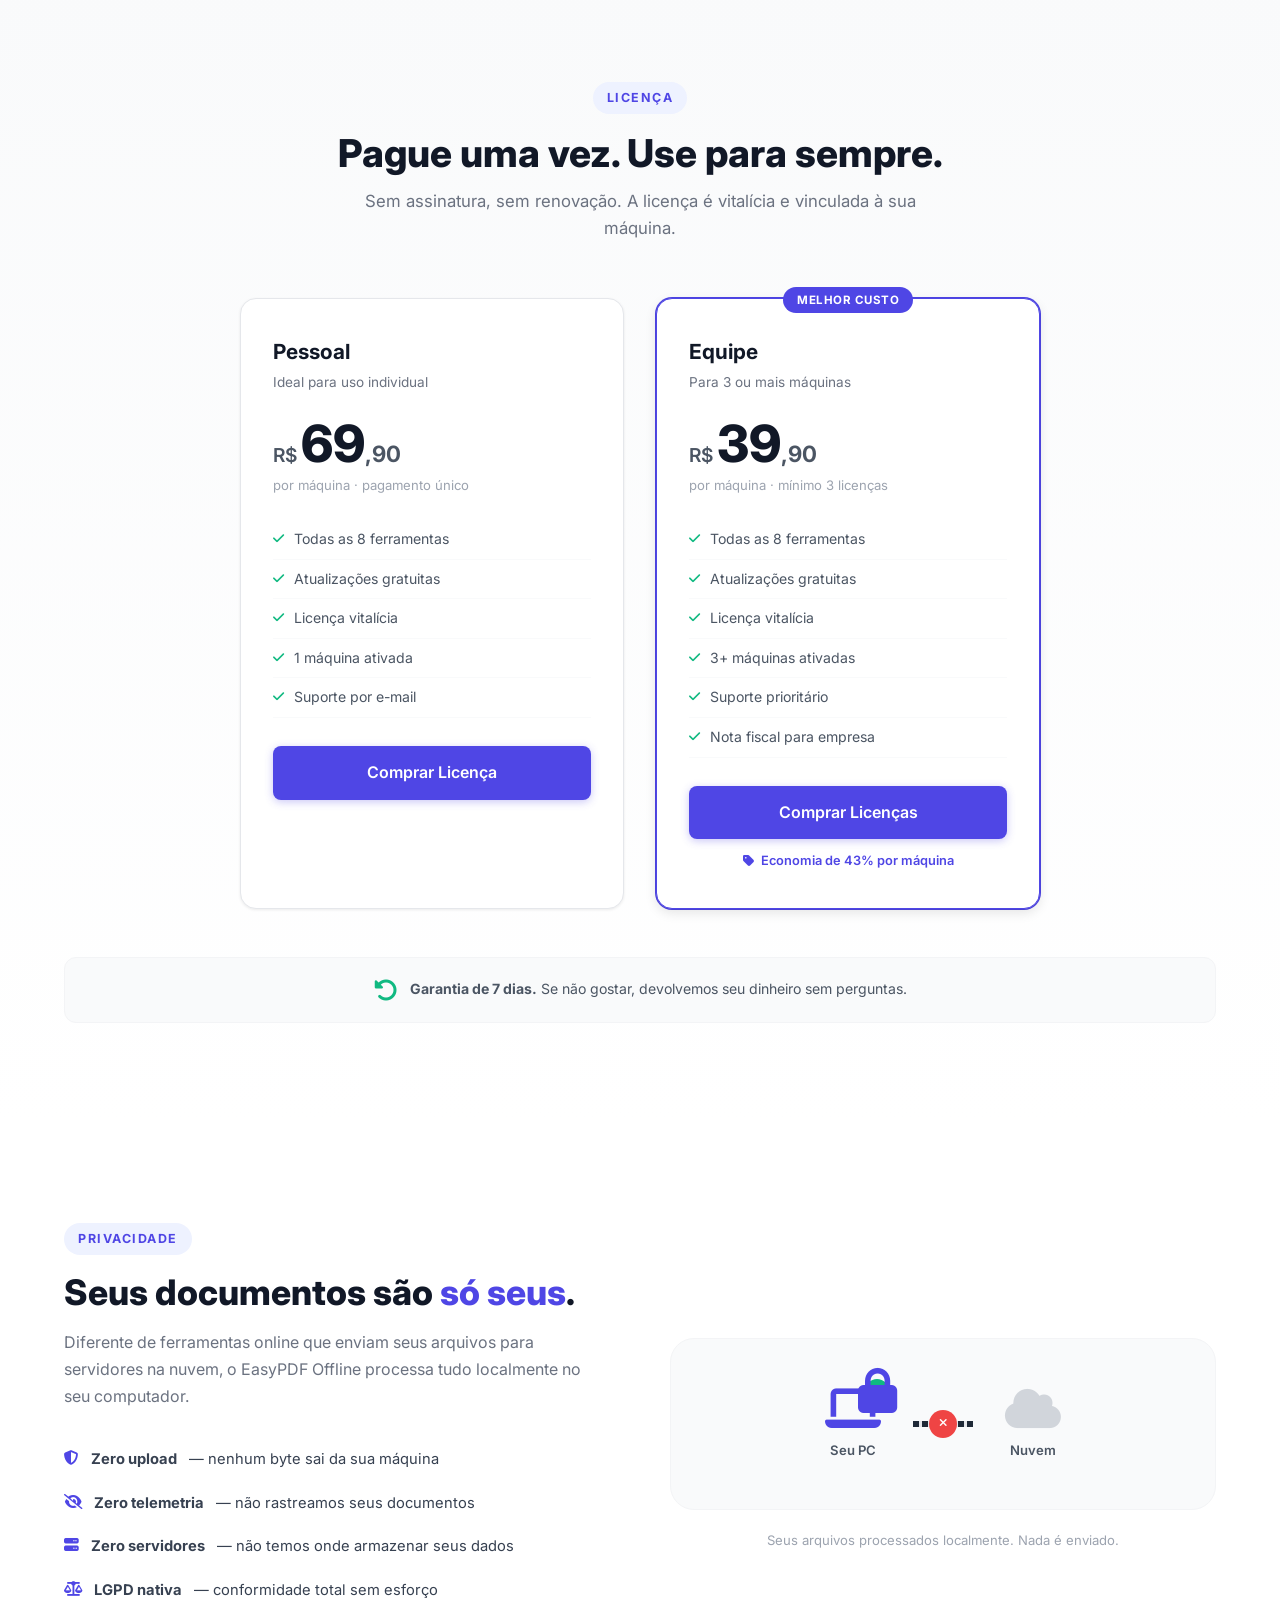
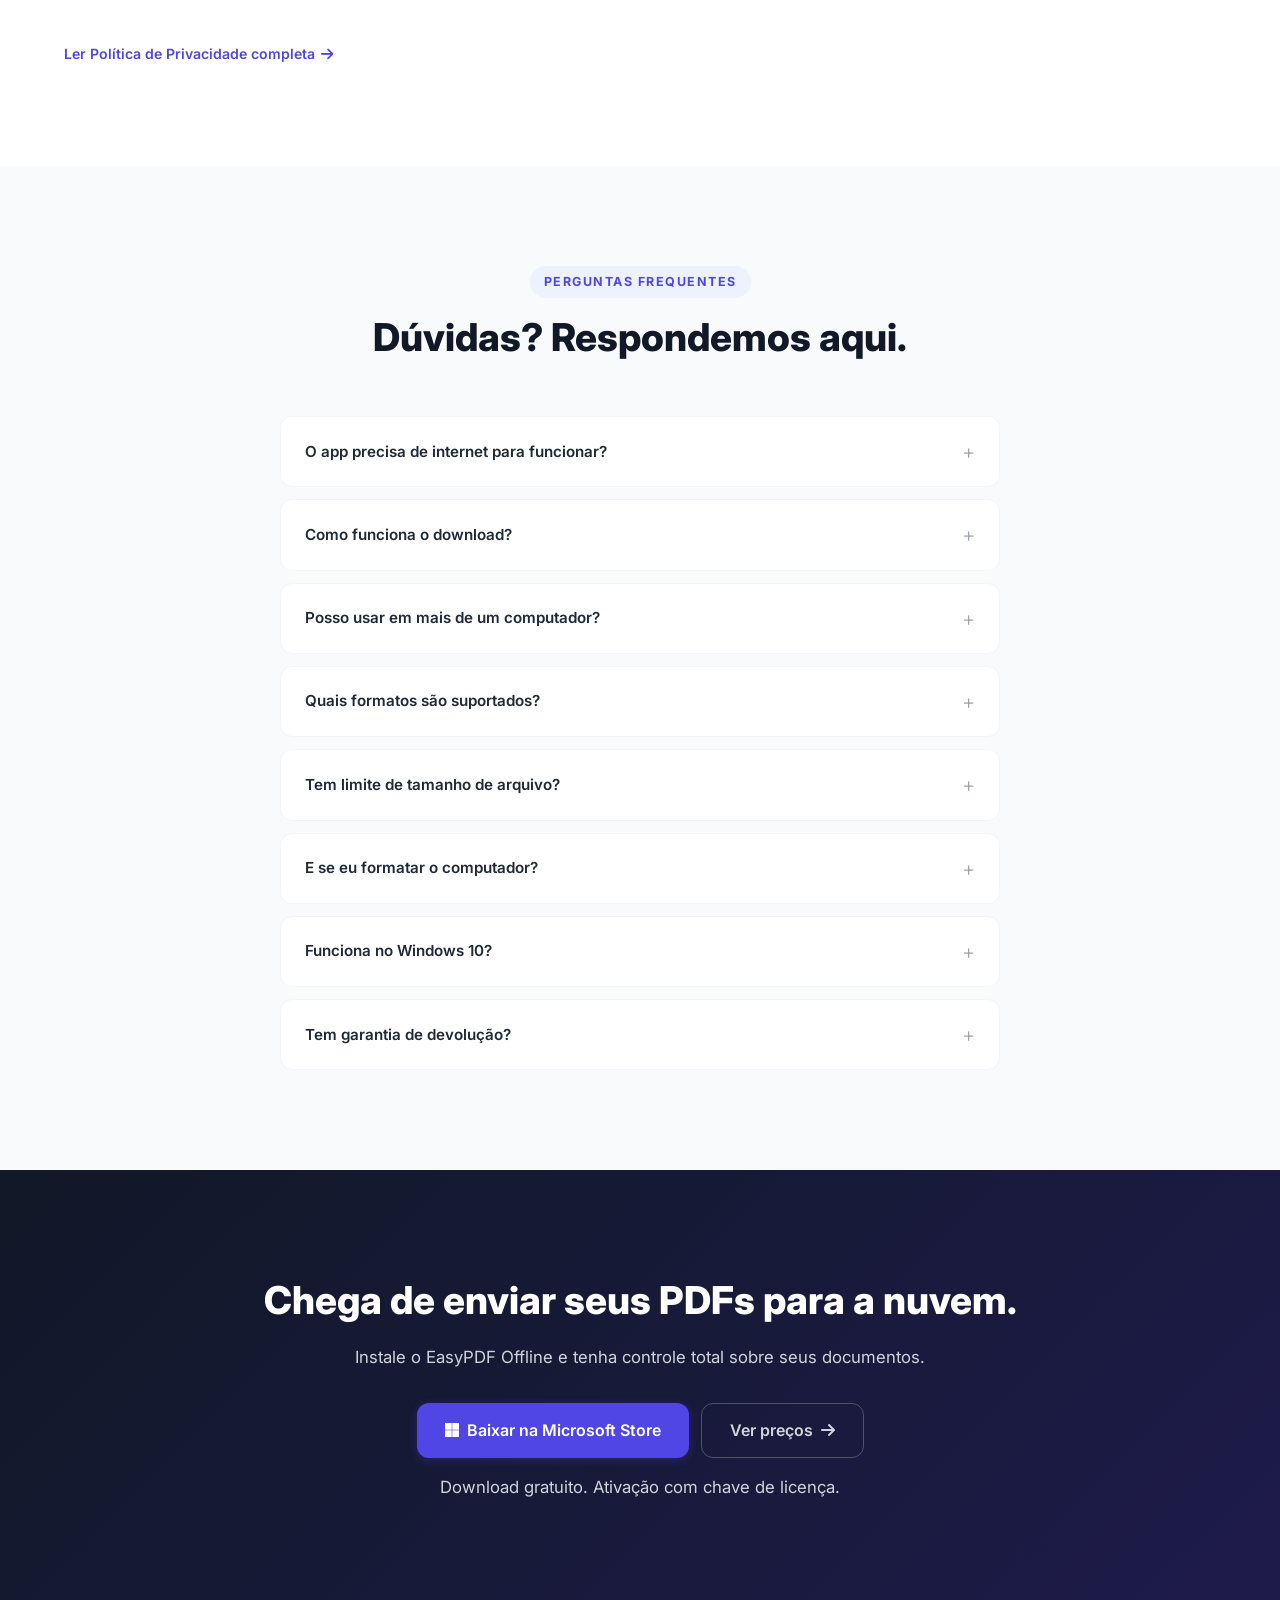
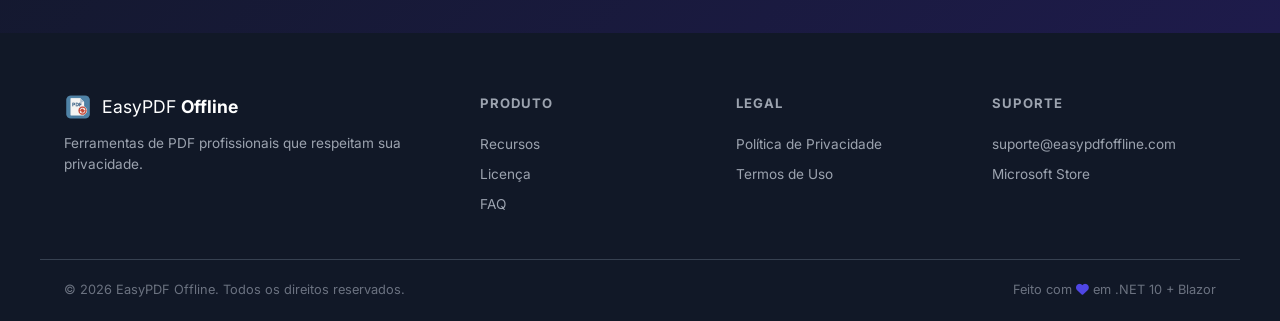
==== commit 2e0b88ce: "feat: redesign completo da landing page - Hero com mockup do app e badges de confianca - 8 ferrament" ====
--- a/index.html
+++ b/index.html
@@ -1,181 +1,489 @@
 <!DOCTYPE html>
 <html lang="pt-BR">
-
 <head>
     <meta charset="UTF-8">
     <meta name="viewport" content="width=device-width, initial-scale=1.0">
-    <title>EasyPDF Offline - Ferramentas PDF Seguras</title>
-    <meta name="description"
-        content="Aplica&ccedil;&atilde;o web progressiva (PWA) para manipular PDFs inteiramente no seu navegador de forma offline e segura.">
-
-    <!-- Google Fonts -->
+    <title>EasyPDF Offline - Editor de PDF 100% Offline para Windows</title>
+    <meta name="description" content="Editor de PDF completo que funciona sem internet. Comprima, converta, edite e junte PDFs com total privacidade. Disponível na Microsoft Store.">
+    <meta name="keywords" content="PDF offline, editor PDF Windows, comprimir PDF, converter PDF, juntar PDF, PDF sem internet, privacidade PDF">
+    <meta property="og:title" content="EasyPDF Offline - Seus PDFs nunca saem do seu computador">
+    <meta property="og:description" content="8 ferramentas profissionais de PDF que funcionam 100% offline. Licença única, sem assinatura.">
+    <meta property="og:type" content="website">
+    <meta property="og:image" content="og-image.png">
+    <link rel="icon" type="image/x-icon" href="favicon.ico">
+    <link rel="apple-touch-icon" href="icon-192.png">
     <link rel="preconnect" href="https://fonts.googleapis.com">
     <link rel="preconnect" href="https://fonts.gstatic.com" crossorigin>
-    <link
-        href="https://fonts.googleapis.com/css2?family=Inter:wght@300;400;600;700&family=Outfit:wght@500;700;800&display=swap"
-        rel="stylesheet">
-
-    <!-- Font Awesome Icons -->
-    <link rel="stylesheet" href="https://cdnjs.cloudflare.com/ajax/libs/font-awesome/6.4.0/css/all.min.css">
-
-    <!-- Favicon (ícone do EasyPDF Offline) -->
-    <link rel="icon" type="image/x-icon" href="favicon.ico">
-    <link rel="apple-touch-icon" href="icon-192.png">
-
+    <link href="https://fonts.googleapis.com/css2?family=Inter:wght@300;400;500;600;700;800&display=swap" rel="stylesheet">
+    <link rel="stylesheet" href="https://cdnjs.cloudflare.com/ajax/libs/font-awesome/6.5.0/css/all.min.css">
     <link rel="stylesheet" href="styles.css">
 </head>
-
 <body>
+    <!-- Navbar -->
     <header class="navbar">
         <div class="container nav-content">
-            <div class="logo">
+            <a href="#" class="logo">
                 <img src="icon-192.png" alt="EasyPDF Offline" class="logo-img">
                 <span>EasyPDF <strong>Offline</strong></span>
-            </div>
-            <nav class="nav-links">
+            </a>
+            <nav class="nav-links" id="navLinks">
                 <a href="#features">Recursos</a>
+                <a href="#how-it-works">Como Funciona</a>
+                <a href="#pricing">Licença</a>
                 <a href="#privacy">Privacidade</a>
-                <a href="privacy.html">Política</a>
-                <a href="#about">Sobre</a>
-                <a href="https://github.com/danie/EasyPDFOffline" target="_blank" class="btn btn-outline"><i
-                        class="fa-brands fa-github"></i> GitHub</a>
+                <a href="#faq">FAQ</a>
             </nav>
+            <div class="nav-actions">
+                <a href="https://apps.microsoft.com/store/detail/easypdf-offline" target="_blank" class="btn btn-primary btn-sm">
+                    <i class="fa-brands fa-microsoft"></i> Baixar na Store
+                </a>
+                <button class="mobile-toggle" id="mobileToggle" aria-label="Menu">
+                    <i class="fa-solid fa-bars"></i>
+                </button>
+            </div>
         </div>
     </header>
 
+    <!-- Hero -->
     <section class="hero">
         <div class="container hero-content">
             <div class="hero-text">
-                <div class="badge">100% Offline &amp; Seguro</div>
-                <h1>Suas ferramentas de PDF,<br><span class="gradient-text">Direto no Navegador.</span></h1>
-                <p>Junte PDFs, converta imagens e manipule documentos sem nunca enviar um &uacute;nico arquivo para a
-                    internet. R&aacute;pido, seguro e totalmente gratuito.</p>
+                <div class="badge"><i class="fa-solid fa-wifi-slash"></i> 100% Offline</div>
+                <h1>Seu editor de PDF completo,<br><span class="gradient-text">direto no seu computador.</span></h1>
+                <p class="hero-subtitle">8 ferramentas profissionais que funcionam sem internet. Seus arquivos nunca saem da sua máquina. Rápido, seguro e com licença única — sem assinatura mensal.</p>
                 <div class="hero-buttons">
-                    <a href="#" class="btn btn-primary btn-large">Acessar o App <i
-                            class="fa-solid fa-arrow-right"></i></a>
-                    <a href="#features" class="btn btn-secondary btn-large">Saiba mais</a>
-                </div>
-            </div>
-            <div class="hero-image">
-                <div class="glass-mockup">
-                    <div class="mockup-header">
-                        <span class="dot red"></span>
-                        <span class="dot yellow"></span>
-                        <span class="dot green"></span>
-                    </div>
-                    <div class="mockup-body">
-                        <i class="fa-solid fa-shield-halved lock-icon"></i>
-                        <h3>Processamento Local</h3>
-                        <p>Seus arquivos s&atilde;o processados apenas no seu dispositivo usando WebAssembly.</p>
-                        <div class="progress-bar">
-                            <div class="progress"></div>
+                    <a href="https://apps.microsoft.com/store/detail/easypdf-offline" target="_blank" class="btn btn-primary btn-large">
+                        <i class="fa-brands fa-microsoft"></i> Disponível na Microsoft Store
+                    </a>
+                    <a href="#features" class="btn btn-ghost btn-large">
+                        Ver recursos <i class="fa-solid fa-arrow-down"></i>
+                    </a>
+                </div>
+                <div class="hero-trust">
+                    <div class="trust-item"><i class="fa-solid fa-shield-halved"></i> Zero upload</div>
+                    <div class="trust-item"><i class="fa-solid fa-infinity"></i> Licença vitalícia</div>
+                    <div class="trust-item"><i class="fa-brands fa-windows"></i> Windows 10/11</div>
+                </div>
+            </div>
+            <div class="hero-visual">
+                <div class="app-mockup">
+                    <div class="mockup-titlebar">
+                        <div class="titlebar-dots">
+                            <span></span><span></span><span></span>
                         </div>
-                    </div>
-                </div>
-                <!-- Elementos flutuantes para a est&eacute;tica -->
-                <div class="float-icon icon-1"><i class="fa-regular fa-image"></i></div>
-                <div class="float-icon icon-2"><i class="fa-solid fa-file-pdf"></i></div>
-                <div class="float-icon icon-3"><i class="fa-solid fa-layer-group"></i></div>
-            </div>
-        </div>
-    </section>
-
+                        <span class="titlebar-text">EasyPDF Offline</span>
+                    </div>
+                    <div class="mockup-content">
+                        <div class="mockup-sidebar">
+                            <div class="sidebar-item active"><i class="fa-solid fa-compress"></i></div>
+                            <div class="sidebar-item"><i class="fa-solid fa-file-word"></i></div>
+                            <div class="sidebar-item"><i class="fa-solid fa-images"></i></div>
+                            <div class="sidebar-item"><i class="fa-solid fa-layer-group"></i></div>
+                            <div class="sidebar-item"><i class="fa-solid fa-pen-to-square"></i></div>
+                        </div>
+                        <div class="mockup-main">
+                            <div class="mockup-card">
+                                <i class="fa-solid fa-file-pdf"></i>
+                                <span>relatorio-2026.pdf</span>
+                                <span class="mockup-size">14.2 MB</span>
+                            </div>
+                            <div class="mockup-progress">
+                                <div class="mockup-progress-bar"></div>
+                            </div>
+                            <div class="mockup-result">
+                                <i class="fa-solid fa-check-circle"></i>
+                                <span>1.8 MB (-87%)</span>
+                            </div>
+                        </div>
+                    </div>
+                </div>
+                <div class="float-badge badge-1"><i class="fa-solid fa-lock"></i> Criptografado</div>
+                <div class="float-badge badge-2"><i class="fa-solid fa-bolt"></i> 3s</div>
+            </div>
+        </div>
+    </section>
+
+    <!-- Features -->
     <section id="features" class="features">
         <div class="container">
-            <div class="section-title">
-                <h2>Tudo o que voc&ecirc; precisa</h2>
-                <p>Ferramentas poderosas baseadas em Blazor WebAssembly e .NET 10</p>
-            </div>
-
+            <div class="section-header">
+                <span class="section-badge">Recursos</span>
+                <h2>8 ferramentas profissionais.<br>Zero dependência de internet.</h2>
+                <p>Tudo que você precisa para trabalhar com PDFs, em um único aplicativo leve e rápido.</p>
+            </div>
             <div class="features-grid">
                 <div class="feature-card">
-                    <div class="feature-icon"><i class="fa-solid fa-images"></i></div>
+                    <div class="feature-icon icon-compress"><i class="fa-solid fa-compress"></i></div>
+                    <h3>Comprimir PDF</h3>
+                    <p>Reduza até 87% do tamanho sem perda visível de qualidade. Ideal para enviar por e-mail.</p>
+                </div>
+                <div class="feature-card">
+                    <div class="feature-icon icon-edit"><i class="fa-solid fa-pen-to-square"></i></div>
+                    <h3>Editar PDF</h3>
+                    <p>Visualizador completo com anotações, preenchimento de formulários e edição de texto.</p>
+                </div>
+                <div class="feature-card">
+                    <div class="feature-icon icon-merge"><i class="fa-solid fa-layer-group"></i></div>
+                    <h3>Juntar PDFs</h3>
+                    <p>Mescle múltiplos documentos em um único arquivo organizado na ordem que preferir.</p>
+                </div>
+                <div class="feature-card">
+                    <div class="feature-icon icon-word"><i class="fa-solid fa-file-word"></i></div>
+                    <h3>PDF para Word</h3>
+                    <p>Converta documentos PDF em Word editável, preservando formatação e layout.</p>
+                </div>
+                <div class="feature-card">
+                    <div class="feature-icon icon-topdf"><i class="fa-solid fa-file-pdf"></i></div>
+                    <h3>Word para PDF</h3>
+                    <p>Transforme arquivos .docx em PDF com layout fixo, pronto para compartilhar.</p>
+                </div>
+                <div class="feature-card">
+                    <div class="feature-icon icon-pptx"><i class="fa-solid fa-file-powerpoint"></i></div>
+                    <h3>PowerPoint para PDF</h3>
+                    <p>Converta apresentações .pptx mantendo slides, fontes e formatação intactos.</p>
+                </div>
+                <div class="feature-card">
+                    <div class="feature-icon icon-images"><i class="fa-solid fa-images"></i></div>
                     <h3>Imagens para PDF</h3>
-                    <p>Converta m&uacute;ltiplas imagens (JPG, PNG, WebP) em um &uacute;nico documento PDF consolidado,
-                        com ajuste autom&aacute;tico de tamanho.</p>
-                </div>
-
-                <div class="feature-card">
-                    <div class="feature-icon"><i class="fa-solid fa-object-group"></i></div>
-                    <h3>Juntar PDFs</h3>
-                    <p>Mescle v&aacute;rios documentos PDF em um arquivo &uacute;nico e organizado. Escolha a ordem com
-                        alguns cliques.</p>
-                </div>
-
-                <div class="feature-card">
-                    <div class="feature-icon"><i class="fa-solid fa-mobile-screen"></i></div>
-                    <h3>Progressive Web App</h3>
-                    <p>Instale o EasyPDF como um aplicativo nativo no seu Windows, Mac, iOS ou Android e use at&eacute;
-                        mesmo sem internet.</p>
-                </div>
-            </div>
-        </div>
-    </section>
-
+                    <p>Combine JPG, PNG, BMP e TIFF em um documento PDF consolidado com ajuste automático.</p>
+                </div>
+                <div class="feature-card">
+                    <div class="feature-icon icon-extract"><i class="fa-solid fa-photo-film"></i></div>
+                    <h3>PDF para Imagens</h3>
+                    <p>Extraia cada página como imagem de alta qualidade. Perfeito para apresentações.</p>
+                </div>
+            </div>
+        </div>
+    </section>
+
+    <!-- How it works -->
+    <section id="how-it-works" class="how-it-works">
+        <div class="container">
+            <div class="section-header">
+                <span class="section-badge">Como Funciona</span>
+                <h2>Simples assim. Três passos.</h2>
+                <p>Sem cadastro, sem upload, sem espera.</p>
+            </div>
+            <div class="steps-grid">
+                <div class="step-card">
+                    <div class="step-number">1</div>
+                    <div class="step-icon"><i class="fa-brands fa-microsoft"></i></div>
+                    <h3>Instale pela Microsoft Store</h3>
+                    <p>Baixe o app gratuitamente. Ative com sua chave de licença em segundos.</p>
+                </div>
+                <div class="step-arrow"><i class="fa-solid fa-arrow-right"></i></div>
+                <div class="step-card">
+                    <div class="step-number">2</div>
+                    <div class="step-icon"><i class="fa-solid fa-file-arrow-up"></i></div>
+                    <h3>Abra seus arquivos</h3>
+                    <p>Arraste seus PDFs, imagens ou documentos Word/PowerPoint para o app.</p>
+                </div>
+                <div class="step-arrow"><i class="fa-solid fa-arrow-right"></i></div>
+                <div class="step-card">
+                    <div class="step-number">3</div>
+                    <div class="step-icon"><i class="fa-solid fa-check-double"></i></div>
+                    <h3>Pronto. Sem internet.</h3>
+                    <p>O processamento acontece instantaneamente na sua máquina. Salve e use.</p>
+                </div>
+            </div>
+        </div>
+    </section>
+
+    <!-- Comparison -->
+    <section class="comparison">
+        <div class="container">
+            <div class="section-header">
+                <span class="section-badge">Comparação</span>
+                <h2>Por que escolher o EasyPDF Offline?</h2>
+                <p>Veja como nos comparamos com as ferramentas online tradicionais.</p>
+            </div>
+            <div class="comparison-table-wrapper">
+                <table class="comparison-table">
+                    <thead>
+                        <tr>
+                            <th></th>
+                            <th class="highlight-col">
+                                <img src="icon-192.png" alt="" class="table-logo">
+                                EasyPDF Offline
+                            </th>
+                            <th>Ferramentas Online<br><small>(iLovePDF, SmallPDF, etc.)</small></th>
+                        </tr>
+                    </thead>
+                    <tbody>
+                        <tr>
+                            <td>Funciona sem internet</td>
+                            <td class="highlight-col"><i class="fa-solid fa-check check"></i></td>
+                            <td><i class="fa-solid fa-xmark cross"></i></td>
+                        </tr>
+                        <tr>
+                            <td>Arquivos ficam no seu PC</td>
+                            <td class="highlight-col"><i class="fa-solid fa-check check"></i></td>
+                            <td><i class="fa-solid fa-xmark cross"></i></td>
+                        </tr>
+                        <tr>
+                            <td>Sem limite de tamanho de arquivo</td>
+                            <td class="highlight-col"><i class="fa-solid fa-check check"></i></td>
+                            <td><i class="fa-solid fa-xmark cross"></i></td>
+                        </tr>
+                        <tr>
+                            <td>Sem assinatura mensal</td>
+                            <td class="highlight-col"><i class="fa-solid fa-check check"></i></td>
+                            <td><i class="fa-solid fa-xmark cross"></i></td>
+                        </tr>
+                        <tr>
+                            <td>Velocidade de processamento</td>
+                            <td class="highlight-col"><i class="fa-solid fa-bolt"></i> Instantâneo</td>
+                            <td><i class="fa-solid fa-clock"></i> Depende da conexão</td>
+                        </tr>
+                        <tr>
+                            <td>Conformidade LGPD</td>
+                            <td class="highlight-col"><i class="fa-solid fa-check check"></i> Total</td>
+                            <td><i class="fa-solid fa-triangle-exclamation warning"></i> Parcial</td>
+                        </tr>
+                        <tr>
+                            <td>Custo em 12 meses</td>
+                            <td class="highlight-col"><strong>R$ 69,90</strong> (uma vez)</td>
+                            <td><strong>R$ 360+</strong> (assinatura)</td>
+                        </tr>
+                    </tbody>
+                </table>
+            </div>
+        </div>
+    </section>
+
+    <!-- Pricing -->
+    <section id="pricing" class="pricing">
+        <div class="container">
+            <div class="section-header">
+                <span class="section-badge">Licença</span>
+                <h2>Pague uma vez. Use para sempre.</h2>
+                <p>Sem assinatura, sem renovação. A licença é vitalícia e vinculada à sua máquina.</p>
+            </div>
+            <div class="pricing-grid">
+                <div class="pricing-card">
+                    <div class="pricing-header">
+                        <h3>Pessoal</h3>
+                        <p class="pricing-desc">Ideal para uso individual</p>
+                    </div>
+                    <div class="pricing-price">
+                        <span class="price-currency">R$</span>
+                        <span class="price-value">69</span>
+                        <span class="price-cents">,90</span>
+                    </div>
+                    <p class="price-note">por máquina &middot; pagamento único</p>
+                    <ul class="pricing-features">
+                        <li><i class="fa-solid fa-check"></i> Todas as 8 ferramentas</li>
+                        <li><i class="fa-solid fa-check"></i> Atualizações gratuitas</li>
+                        <li><i class="fa-solid fa-check"></i> Licença vitalícia</li>
+                        <li><i class="fa-solid fa-check"></i> 1 máquina ativada</li>
+                        <li><i class="fa-solid fa-check"></i> Suporte por e-mail</li>
+                    </ul>
+                    <a href="#buy" class="btn btn-primary btn-block">Comprar Licença</a>
+                </div>
+                <div class="pricing-card pricing-featured">
+                    <div class="pricing-badge">Melhor custo</div>
+                    <div class="pricing-header">
+                        <h3>Equipe</h3>
+                        <p class="pricing-desc">Para 3 ou mais máquinas</p>
+                    </div>
+                    <div class="pricing-price">
+                        <span class="price-currency">R$</span>
+                        <span class="price-value">39</span>
+                        <span class="price-cents">,90</span>
+                    </div>
+                    <p class="price-note">por máquina &middot; mínimo 3 licenças</p>
+                    <ul class="pricing-features">
+                        <li><i class="fa-solid fa-check"></i> Todas as 8 ferramentas</li>
+                        <li><i class="fa-solid fa-check"></i> Atualizações gratuitas</li>
+                        <li><i class="fa-solid fa-check"></i> Licença vitalícia</li>
+                        <li><i class="fa-solid fa-check"></i> 3+ máquinas ativadas</li>
+                        <li><i class="fa-solid fa-check"></i> Suporte prioritário</li>
+                        <li><i class="fa-solid fa-check"></i> Nota fiscal para empresa</li>
+                    </ul>
+                    <a href="#buy" class="btn btn-primary btn-block">Comprar Licenças</a>
+                    <p class="pricing-savings"><i class="fa-solid fa-tag"></i> Economia de 43% por máquina</p>
+                </div>
+            </div>
+            <div class="pricing-guarantee">
+                <i class="fa-solid fa-rotate-left"></i>
+                <p><strong>Garantia de 7 dias.</strong> Se não gostar, devolvemos seu dinheiro sem perguntas.</p>
+            </div>
+        </div>
+    </section>
+
+    <!-- Privacy -->
     <section id="privacy" class="privacy">
         <div class="container privacy-content">
             <div class="privacy-text">
-                <h2>Privacidade &eacute; a nossa <span class="highlight">prioridade</span></h2>
-                <p>Ao contr&aacute;rio de outras ferramentas de PDF na web, o EasyPDF Offline n&atilde;o envia seus
-                    documentos para nenhum servidor na nuvem.</p>
+                <span class="section-badge">Privacidade</span>
+                <h2>Seus documentos são <span class="highlight">só seus</span>.</h2>
+                <p>Diferente de ferramentas online que enviam seus arquivos para servidores na nuvem, o EasyPDF Offline processa tudo localmente no seu computador.</p>
                 <ul class="check-list">
-                    <li><i class="fa-solid fa-check"></i> Sem uploads demorados</li>
-                    <li><i class="fa-solid fa-check"></i> Sem downloads perigosos</li>
-                    <li><i class="fa-solid fa-check"></i> Os arquivos nunca saem da sua m&aacute;quina</li>
-                    <li><i class="fa-solid fa-check"></i> Zero telemetria de documentos</li>
+                    <li><i class="fa-solid fa-shield-halved"></i> <strong>Zero upload</strong> — nenhum byte sai da sua máquina</li>
+                    <li><i class="fa-solid fa-eye-slash"></i> <strong>Zero telemetria</strong> — não rastreamos seus documentos</li>
+                    <li><i class="fa-solid fa-server"></i> <strong>Zero servidores</strong> — não temos onde armazenar seus dados</li>
+                    <li><i class="fa-solid fa-scale-balanced"></i> <strong>LGPD nativa</strong> — conformidade total sem esforço</li>
                 </ul>
-                <p><a href="privacy.html">Leia nossa Política de Privacidade completa</a></p>
-            </div>
-            <div class="privacy-illustration">
-                <div class="shield-container">
-                    <i class="fa-solid fa-shield-cat shield-main"></i>
-                    <div class="pulse-ring"></div>
-                </div>
-            </div>
-        </div>
-    </section>
-
-    <section id="about" class="cta">
+                <a href="privacy.html" class="link-arrow">Ler Política de Privacidade completa <i class="fa-solid fa-arrow-right"></i></a>
+            </div>
+            <div class="privacy-visual">
+                <div class="privacy-diagram">
+                    <div class="diagram-your-pc">
+                        <i class="fa-solid fa-laptop"></i>
+                        <span>Seu PC</span>
+                        <div class="diagram-badge"><i class="fa-solid fa-lock"></i></div>
+                    </div>
+                    <div class="diagram-arrow">
+                        <div class="arrow-blocked">
+                            <i class="fa-solid fa-xmark"></i>
+                        </div>
+                    </div>
+                    <div class="diagram-cloud">
+                        <i class="fa-solid fa-cloud"></i>
+                        <span>Nuvem</span>
+                    </div>
+                </div>
+                <p class="diagram-caption">Seus arquivos processados localmente. Nada é enviado.</p>
+            </div>
+        </div>
+    </section>
+
+    <!-- FAQ -->
+    <section id="faq" class="faq">
+        <div class="container">
+            <div class="section-header">
+                <span class="section-badge">Perguntas Frequentes</span>
+                <h2>Dúvidas? Respondemos aqui.</h2>
+            </div>
+            <div class="faq-grid">
+                <details class="faq-item">
+                    <summary>O app precisa de internet para funcionar?</summary>
+                    <p>Não. Após a ativação inicial da licença (que requer uma conexão única), o EasyPDF Offline funciona 100% sem internet. Todas as conversões e edições acontecem localmente na sua máquina.</p>
+                </details>
+                <details class="faq-item">
+                    <summary>Como funciona o download?</summary>
+                    <p>O EasyPDF Offline está disponível exclusivamente na Microsoft Store. Basta buscar por "EasyPDF Offline" na Store, instalar gratuitamente, e ativar com sua chave de licença comprada neste site.</p>
+                </details>
+                <details class="faq-item">
+                    <summary>Posso usar em mais de um computador?</summary>
+                    <p>Cada licença individual (R$ 69,90) ativa uma máquina. Se precisar de 3 ou mais, o plano Equipe sai por R$ 39,90 por máquina. Você recebe chaves individuais para cada uma.</p>
+                </details>
+                <details class="faq-item">
+                    <summary>Quais formatos são suportados?</summary>
+                    <p>PDF, DOCX (Word), PPTX (PowerPoint), JPG, PNG, BMP, GIF e TIFF. Você pode converter entre esses formatos, comprimir PDFs e editar documentos diretamente.</p>
+                </details>
+                <details class="faq-item">
+                    <summary>Tem limite de tamanho de arquivo?</summary>
+                    <p>Não há limite imposto pelo software. O processamento depende apenas da capacidade do seu computador. Arquivos de 200+ MB são processados sem problema em máquinas modernas.</p>
+                </details>
+                <details class="faq-item">
+                    <summary>E se eu formatar o computador?</summary>
+                    <p>Basta reinstalar da Microsoft Store e reativar com a mesma chave. A licença permanece vinculada ao seu registro, não ao hardware específico.</p>
+                </details>
+                <details class="faq-item">
+                    <summary>Funciona no Windows 10?</summary>
+                    <p>Sim. O EasyPDF Offline é compatível com Windows 10 (versão 1809+) e Windows 11. Requer WebView2, que já vem instalado no Windows 11 e é atualizado automaticamente no Windows 10.</p>
+                </details>
+                <details class="faq-item">
+                    <summary>Tem garantia de devolução?</summary>
+                    <p>Sim. Oferecemos 7 dias de garantia incondicional. Se não atender suas expectativas, devolvemos 100% do valor sem perguntas.</p>
+                </details>
+            </div>
+        </div>
+    </section>
+
+    <!-- CTA Final -->
+    <section class="cta-final">
         <div class="container text-center">
-            <h2>Pronto para otimizar seus PDFs?</h2>
-            <p>Acesse agora mesmo e comece a usar as ferramentas no seu navegador.</p>
-            <a href="#" class="btn btn-primary btn-large cta-btn">Abrir Aplicativo <i
-                    class="fa-solid fa-rocket"></i></a>
-        </div>
-    </section>
-
-    <footer>
+            <h2>Chega de enviar seus PDFs para a nuvem.</h2>
+            <p>Instale o EasyPDF Offline e tenha controle total sobre seus documentos.</p>
+            <div class="cta-buttons">
+                <a href="https://apps.microsoft.com/store/detail/easypdf-offline" target="_blank" class="btn btn-primary btn-large">
+                    <i class="fa-brands fa-microsoft"></i> Baixar na Microsoft Store
+                </a>
+                <a href="#pricing" class="btn btn-ghost btn-large">
+                    Ver preços <i class="fa-solid fa-arrow-right"></i>
+                </a>
+            </div>
+            <p class="cta-note">Download gratuito. Ativação com chave de licença.</p>
+        </div>
+    </section>
+
+    <!-- Footer -->
+    <footer class="footer">
         <div class="container footer-content">
-            <div class="footer-logo">
-                <img src="icon-192.png" alt="EasyPDF Offline" class="footer-logo-img"> EasyPDF <span class="light-text">Offline</span>
-            </div>
-            <p>&copy; 2026 EasyPDF Offline. Desenvolvido com <i class="fa-solid fa-heart" style="color: #ff4b4b;"></i>,
-                Blazor WebAssembly e .NET 10.</p>
-            <p><a href="privacy.html" style="color: inherit;">Política de Privacidade</a></p>
+            <div class="footer-brand">
+                <div class="footer-logo">
+                    <img src="icon-192.png" alt="EasyPDF Offline" class="footer-logo-img">
+                    <span>EasyPDF <strong>Offline</strong></span>
+                </div>
+                <p class="footer-tagline">Ferramentas de PDF profissionais que respeitam sua privacidade.</p>
+            </div>
+            <div class="footer-links">
+                <div class="footer-col">
+                    <h4>Produto</h4>
+                    <a href="#features">Recursos</a>
+                    <a href="#pricing">Licença</a>
+                    <a href="#faq">FAQ</a>
+                </div>
+                <div class="footer-col">
+                    <h4>Legal</h4>
+                    <a href="privacy.html">Política de Privacidade</a>
+                    <a href="terms.html">Termos de Uso</a>
+                </div>
+                <div class="footer-col">
+                    <h4>Suporte</h4>
+                    <a href="mailto:suporte@easypdfoffline.com">suporte@easypdfoffline.com</a>
+                    <a href="https://apps.microsoft.com/store/detail/easypdf-offline" target="_blank">Microsoft Store</a>
+                </div>
+            </div>
+        </div>
+        <div class="footer-bottom">
+            <div class="container">
+                <p>&copy; 2026 EasyPDF Offline. Todos os direitos reservados.</p>
+                <p>Feito com <i class="fa-solid fa-heart" style="color: var(--primary)"></i> em .NET 10 + Blazor</p>
+            </div>
         </div>
     </footer>
 
     <script>
-        // Smooth scrolling para os links da navbar
+        // Mobile menu toggle
+        const toggle = document.getElementById('mobileToggle');
+        const navLinks = document.getElementById('navLinks');
+        toggle.addEventListener('click', () => {
+            navLinks.classList.toggle('active');
+            toggle.querySelector('i').classList.toggle('fa-bars');
+            toggle.querySelector('i').classList.toggle('fa-xmark');
+        });
+
+        // Navbar scroll effect
+        window.addEventListener('scroll', () => {
+            const nav = document.querySelector('.navbar');
+            nav.classList.toggle('scrolled', window.scrollY > 50);
+        });
+
+        // Smooth scroll
         document.querySelectorAll('a[href^="#"]').forEach(anchor => {
             anchor.addEventListener('click', function (e) {
-                e.preventDefault();
-                document.querySelector(this.getAttribute('href')).scrollIntoView({
-                    behavior: 'smooth'
-                });
+                const target = document.querySelector(this.getAttribute('href'));
+                if (target) {
+                    e.preventDefault();
+                    target.scrollIntoView({ behavior: 'smooth', block: 'start' });
+                    navLinks.classList.remove('active');
+                }
             });
         });
 
-        // Adicionar classe de "scrolled" &agrave; navbar quando descer a p&aacute;gina
-        window.addEventListener('scroll', () => {
-            const nav = document.querySelector('.navbar');
-            if (window.scrollY > 50) {
-                nav.classList.add('scrolled');
-            } else {
-                nav.classList.remove('scrolled');
-            }
+        // FAQ toggle animation
+        document.querySelectorAll('.faq-item').forEach(item => {
+            item.addEventListener('toggle', function () {
+                if (this.open) {
+                    document.querySelectorAll('.faq-item').forEach(other => {
+                        if (other !== this) other.removeAttribute('open');
+                    });
+                }
+            });
         });
     </script>
 </body>
-
-</html>+</html>
--- a/styles.css
+++ b/styles.css
@@ -1,244 +1,205 @@
-/* ==== CSS RESET & VARIABLES ==== */
-:root {
-    /* Colors */
-    --bg-dark: #0f172a;
-    --bg-darker: #020617;
-    --surface: #1e293b;
-    --surface-hover: #334155;
-
-    --primary: #3b82f6;
-    /* Blue */
-    --primary-hover: #2563eb;
-    --secondary: #8b5cf6;
-    /* Purple */
-
-    --text-main: #f8fafc;
-    --text-muted: #cbd5e1;
-
-    /* Gradients */
-    --gradient-brand: linear-gradient(135deg, var(--primary), var(--secondary));
-    --gradient-glass: linear-gradient(135deg, rgba(255, 255, 255, 0.05), rgba(255, 255, 255, 0.01));
-
-    /* Layout */
-    --font-sans: 'Inter', sans-serif;
-    --font-heading: 'Outfit', sans-serif;
-    --container-width: 1200px;
-}
-
-* {
+/* ===== RESET & VARIABLES ===== */
+*, *::before, *::after {
     margin: 0;
     padding: 0;
     box-sizing: border-box;
 }
 
+:root {
+    --primary: #4f46e5;
+    --primary-dark: #3730a3;
+    --primary-light: #818cf8;
+    --primary-bg: #eef2ff;
+    --accent: #06b6d4;
+    --success: #10b981;
+    --warning: #f59e0b;
+    --danger: #ef4444;
+    --gray-50: #f9fafb;
+    --gray-100: #f3f4f6;
+    --gray-200: #e5e7eb;
+    --gray-300: #d1d5db;
+    --gray-400: #9ca3af;
+    --gray-500: #6b7280;
+    --gray-600: #4b5563;
+    --gray-700: #374151;
+    --gray-800: #1f2937;
+    --gray-900: #111827;
+    --radius-sm: 8px;
+    --radius-md: 12px;
+    --radius-lg: 16px;
+    --radius-xl: 24px;
+    --shadow-sm: 0 1px 3px rgba(0,0,0,0.08);
+    --shadow-md: 0 4px 12px rgba(0,0,0,0.1);
+    --shadow-lg: 0 12px 40px rgba(0,0,0,0.12);
+    --shadow-xl: 0 20px 60px rgba(0,0,0,0.15);
+    --font: 'Inter', -apple-system, BlinkMacSystemFont, sans-serif;
+    --transition: 0.2s ease;
+}
+
 html {
     scroll-behavior: smooth;
+    scroll-padding-top: 80px;
 }
 
 body {
-    font-family: var(--font-sans);
-    background-color: var(--bg-darker);
-    color: var(--text-main);
+    font-family: var(--font);
+    color: var(--gray-800);
     line-height: 1.6;
+    background: #fff;
     overflow-x: hidden;
 }
 
-a {
-    text-decoration: none;
-    color: inherit;
-    transition: all 0.3s ease;
-}
-
-ul {
-    list-style: none;
-}
-
 .container {
-    max-width: var(--container-width);
+    max-width: 1200px;
     margin: 0 auto;
     padding: 0 24px;
 }
 
-.text-center {
-    text-align: center;
-}
-
-/* ==== BUTTONS ==== */
+img { max-width: 100%; height: auto; }
+a { text-decoration: none; color: inherit; }
+
+/* ===== BUTTONS ===== */
 .btn {
     display: inline-flex;
     align-items: center;
-    justify-content: center;
     gap: 8px;
+    font-family: var(--font);
+    font-weight: 600;
+    font-size: 0.9rem;
     padding: 10px 20px;
-    border-radius: 8px;
-    font-weight: 600;
-    font-size: 0.95rem;
+    border-radius: var(--radius-sm);
+    border: none;
     cursor: pointer;
-    border: none;
-    transition: all 0.3s ease;
+    transition: all var(--transition);
+    white-space: nowrap;
+}
+
+.btn-primary {
+    background: var(--primary);
+    color: #fff;
+    box-shadow: 0 2px 8px rgba(79,70,229,0.3);
+}
+.btn-primary:hover {
+    background: var(--primary-dark);
+    box-shadow: 0 4px 16px rgba(79,70,229,0.4);
+    transform: translateY(-1px);
+}
+
+.btn-ghost {
+    background: transparent;
+    color: var(--gray-700);
+    border: 1.5px solid var(--gray-200);
+}
+.btn-ghost:hover {
+    border-color: var(--primary);
+    color: var(--primary);
+    background: var(--primary-bg);
 }
 
 .btn-large {
     padding: 14px 28px;
-    font-size: 1.05rem;
-}
-
-.btn-primary {
-    background: var(--gradient-brand);
-    color: white;
-    box-shadow: 0 4px 15px rgba(59, 130, 246, 0.3);
-}
-
-.btn-primary:hover {
-    transform: translateY(-2px);
-    box-shadow: 0 8px 25px rgba(59, 130, 246, 0.5);
-}
-
-.btn-secondary {
-    background: var(--surface);
-    color: var(--text-main);
-    border: 1px solid rgba(255, 255, 255, 0.1);
-}
-
-.btn-secondary:hover {
-    background: var(--surface-hover);
-    transform: translateY(-2px);
-}
-
-.btn-outline {
-    background: transparent;
-    color: var(--text-main);
-    border: 1px solid rgba(255, 255, 255, 0.2);
-}
-
-.btn-outline:hover {
-    background: rgba(255, 255, 255, 0.05);
-    border-color: rgba(255, 255, 255, 0.4);
-}
-
-/* ==== NAVBAR ==== */
+    font-size: 1rem;
+    border-radius: var(--radius-md);
+}
+
+.btn-sm {
+    padding: 8px 16px;
+    font-size: 0.82rem;
+}
+
+.btn-block {
+    display: flex;
+    justify-content: center;
+    width: 100%;
+    padding: 14px 24px;
+    font-size: 1rem;
+}
+
+/* ===== NAVBAR ===== */
 .navbar {
     position: fixed;
     top: 0;
     left: 0;
-    width: 100%;
-    padding: 20px 0;
-    z-index: 100;
+    right: 0;
+    z-index: 1000;
+    padding: 16px 0;
     transition: all 0.3s ease;
-    backdrop-filter: blur(0px);
-    border-bottom: 1px solid transparent;
+    background: rgba(255,255,255,0.8);
+    backdrop-filter: blur(12px);
+    -webkit-backdrop-filter: blur(12px);
 }
 
 .navbar.scrolled {
-    padding: 12px 0;
-    background: rgba(2, 6, 23, 0.8);
-    backdrop-filter: blur(12px);
-    border-bottom: 1px solid rgba(255, 255, 255, 0.05);
+    padding: 10px 0;
+    box-shadow: var(--shadow-sm);
+    background: rgba(255,255,255,0.95);
 }
 
 .nav-content {
     display: flex;
+    align-items: center;
     justify-content: space-between;
-    align-items: center;
 }
 
 .logo {
-    font-family: var(--font-heading);
-    font-size: 1.5rem;
-    font-weight: 700;
     display: flex;
     align-items: center;
     gap: 10px;
-}
-
-.logo i {
-    color: var(--primary);
-    font-size: 1.6rem;
-}
-
+    font-size: 1.15rem;
+    color: var(--gray-800);
+}
 .logo-img {
     width: 32px;
     height: 32px;
-    object-fit: contain;
-    border-radius: 6px;
-}
-
-.footer-logo-img {
-    width: 26px;
-    height: 26px;
-    object-fit: contain;
-    border-radius: 5px;
-    vertical-align: middle;
+    border-radius: 8px;
 }
 
 .nav-links {
     display: flex;
     align-items: center;
-    gap: 30px;
-}
-
-.nav-links a:not(.btn) {
+    gap: 32px;
+}
+.nav-links a {
+    font-size: 0.88rem;
     font-weight: 500;
-    color: var(--text-muted);
-    position: relative;
-}
-
-.nav-links a:not(.btn):hover {
-    color: var(--text-main);
-}
-
-.nav-links a:not(.btn)::after {
-    content: '';
-    position: absolute;
-    width: 0;
-    height: 2px;
-    bottom: -4px;
-    left: 0;
-    background: var(--gradient-brand);
-    transition: width 0.3s ease;
-}
-
-.nav-links a:not(.btn):hover::after {
-    width: 100%;
-}
-
-/* ==== HERO SECTION ==== */
+    color: var(--gray-600);
+    transition: color var(--transition);
+}
+.nav-links a:hover {
+    color: var(--primary);
+}
+
+.nav-actions {
+    display: flex;
+    align-items: center;
+    gap: 12px;
+}
+
+.mobile-toggle {
+    display: none;
+    background: none;
+    border: none;
+    font-size: 1.3rem;
+    color: var(--gray-700);
+    cursor: pointer;
+}
+
+/* ===== HERO ===== */
 .hero {
-    min-height: 100vh;
-    display: flex;
-    align-items: center;
-    padding-top: 80px;
+    padding: 140px 0 80px;
+    background: linear-gradient(135deg, #f8faff 0%, #eef2ff 50%, #f0f9ff 100%);
     position: relative;
     overflow: hidden;
 }
-
-/* Ambient Glow Background Effect */
 .hero::before {
     content: '';
     position: absolute;
-    top: 20%;
-    left: 10%;
-    width: 300px;
-    height: 300px;
-    background: var(--primary);
-    filter: blur(150px);
-    opacity: 0.3;
+    top: -50%;
+    right: -20%;
+    width: 600px;
+    height: 600px;
+    background: radial-gradient(circle, rgba(79,70,229,0.06) 0%, transparent 70%);
     border-radius: 50%;
-    z-index: -1;
-}
-
-.hero::after {
-    content: '';
-    position: absolute;
-    bottom: 20%;
-    right: 10%;
-    width: 400px;
-    height: 400px;
-    background: var(--secondary);
-    filter: blur(150px);
-    opacity: 0.2;
-    border-radius: 50%;
-    z-index: -1;
 }
 
 .hero-content {
@@ -248,272 +209,578 @@
     align-items: center;
 }
 
-.badge {
-    display: inline-block;
+.hero-text .badge {
+    display: inline-flex;
+    align-items: center;
+    gap: 8px;
+    background: rgba(79,70,229,0.08);
+    color: var(--primary);
+    font-size: 0.82rem;
+    font-weight: 600;
     padding: 6px 14px;
-    background: rgba(59, 130, 246, 0.1);
-    border: 1px solid rgba(59, 130, 246, 0.2);
-    border-radius: 50px;
-    color: #60a5fa;
-    font-size: 0.85rem;
-    font-weight: 600;
+    border-radius: 100px;
     margin-bottom: 20px;
-    letter-spacing: 0.5px;
 }
 
 .hero-text h1 {
-    font-family: var(--font-heading);
-    font-size: 4rem;
-    line-height: 1.1;
-    margin-bottom: 24px;
+    font-size: 3.2rem;
     font-weight: 800;
+    line-height: 1.15;
+    color: var(--gray-900);
+    margin-bottom: 20px;
 }
 
 .gradient-text {
-    background: var(--gradient-brand);
+    background: linear-gradient(135deg, var(--primary) 0%, var(--accent) 100%);
     -webkit-background-clip: text;
     -webkit-text-fill-color: transparent;
-}
-
-.hero-text p {
-    font-size: 1.15rem;
-    color: var(--text-muted);
-    margin-bottom: 40px;
-    max-width: 90%;
+    background-clip: text;
+}
+
+.hero-subtitle {
+    font-size: 1.1rem;
+    color: var(--gray-600);
+    line-height: 1.7;
+    margin-bottom: 32px;
+    max-width: 520px;
 }
 
 .hero-buttons {
     display: flex;
+    gap: 12px;
+    flex-wrap: wrap;
+    margin-bottom: 32px;
+}
+
+.hero-trust {
+    display: flex;
+    gap: 24px;
+    flex-wrap: wrap;
+}
+.trust-item {
+    display: flex;
+    align-items: center;
+    gap: 6px;
+    font-size: 0.82rem;
+    font-weight: 500;
+    color: var(--gray-500);
+}
+.trust-item i {
+    color: var(--primary-light);
+}
+
+/* Hero Mockup */
+.hero-visual {
+    position: relative;
+}
+
+.app-mockup {
+    background: var(--gray-900);
+    border-radius: var(--radius-lg);
+    overflow: hidden;
+    box-shadow: var(--shadow-xl);
+    border: 1px solid var(--gray-700);
+}
+
+.mockup-titlebar {
+    display: flex;
+    align-items: center;
+    gap: 8px;
+    padding: 12px 16px;
+    background: var(--gray-800);
+    border-bottom: 1px solid var(--gray-700);
+}
+.titlebar-dots {
+    display: flex;
+    gap: 6px;
+}
+.titlebar-dots span {
+    width: 10px;
+    height: 10px;
+    border-radius: 50%;
+    background: var(--gray-600);
+}
+.titlebar-dots span:first-child { background: #ef4444; }
+.titlebar-dots span:nth-child(2) { background: #f59e0b; }
+.titlebar-dots span:last-child { background: #10b981; }
+.titlebar-text {
+    font-size: 0.75rem;
+    color: var(--gray-400);
+    margin-left: 12px;
+}
+
+.mockup-content {
+    display: flex;
+    min-height: 240px;
+}
+
+.mockup-sidebar {
+    display: flex;
+    flex-direction: column;
+    gap: 4px;
+    padding: 12px 8px;
+    background: rgba(255,255,255,0.03);
+    border-right: 1px solid var(--gray-700);
+}
+.sidebar-item {
+    width: 36px;
+    height: 36px;
+    display: flex;
+    align-items: center;
+    justify-content: center;
+    border-radius: var(--radius-sm);
+    color: var(--gray-400);
+    font-size: 0.85rem;
+}
+.sidebar-item.active {
+    background: var(--primary);
+    color: #fff;
+}
+
+.mockup-main {
+    flex: 1;
+    padding: 24px;
+    display: flex;
+    flex-direction: column;
+    justify-content: center;
     gap: 16px;
 }
 
-/* Glass Mockup Illustration */
-.hero-image {
-    position: relative;
-    perspective: 1000px;
-}
-
-.glass-mockup {
-    background: var(--gradient-glass);
-    border: 1px solid rgba(255, 255, 255, 0.1);
-    backdrop-filter: blur(20px);
-    border-radius: 16px;
-    padding: 0;
-    box-shadow: 0 25px 50px -12px rgba(0, 0, 0, 0.5);
-    transform: rotateY(-10deg) rotateX(5deg);
-    transition: transform 0.5s ease;
+.mockup-card {
+    display: flex;
+    align-items: center;
+    gap: 10px;
+    padding: 12px 16px;
+    background: rgba(255,255,255,0.05);
+    border-radius: var(--radius-sm);
+    border: 1px solid var(--gray-700);
+}
+.mockup-card i {
+    color: #ef4444;
+    font-size: 1.2rem;
+}
+.mockup-card span {
+    color: var(--gray-300);
+    font-size: 0.85rem;
+}
+.mockup-size {
+    margin-left: auto;
+    color: var(--gray-500) !important;
+    font-size: 0.75rem !important;
+}
+
+.mockup-progress {
+    height: 6px;
+    background: var(--gray-700);
+    border-radius: 100px;
     overflow: hidden;
 }
-
-.hero-image:hover .glass-mockup {
-    transform: rotateY(0deg) rotateX(0deg);
-}
-
-.mockup-header {
-    background: rgba(0, 0, 0, 0.2);
-    padding: 12px 16px;
-    display: flex;
+.mockup-progress-bar {
+    height: 100%;
+    width: 87%;
+    background: linear-gradient(90deg, var(--primary), var(--accent));
+    border-radius: 100px;
+    animation: progress 2s ease-in-out infinite;
+}
+@keyframes progress {
+    0%, 100% { width: 87%; }
+    50% { width: 92%; }
+}
+
+.mockup-result {
+    display: flex;
+    align-items: center;
     gap: 8px;
-    border-bottom: 1px solid rgba(255, 255, 255, 0.05);
-}
-
-.dot {
-    width: 12px;
-    height: 12px;
-    border-radius: 50%;
-}
-
-.dot.red {
-    background: #ef4444;
-}
-
-.dot.yellow {
-    background: #eab308;
-}
-
-.dot.green {
-    background: #22c55e;
-}
-
-.mockup-body {
-    padding: 40px;
+    color: var(--success);
+    font-size: 0.88rem;
+    font-weight: 600;
+}
+
+/* Floating badges */
+.float-badge {
+    position: absolute;
+    padding: 8px 14px;
+    background: #fff;
+    border-radius: var(--radius-sm);
+    box-shadow: var(--shadow-lg);
+    font-size: 0.78rem;
+    font-weight: 600;
+    display: flex;
+    align-items: center;
+    gap: 6px;
+    animation: float 3s ease-in-out infinite;
+}
+.badge-1 {
+    top: 20px;
+    right: -10px;
+    color: var(--success);
+}
+.badge-2 {
+    bottom: 30px;
+    left: -10px;
+    color: var(--primary);
+    animation-delay: 1.5s;
+}
+@keyframes float {
+    0%, 100% { transform: translateY(0); }
+    50% { transform: translateY(-8px); }
+}
+
+/* ===== SECTION HEADERS ===== */
+.section-header {
     text-align: center;
-}
-
-.lock-icon {
-    font-size: 4rem;
+    margin-bottom: 56px;
+}
+.section-badge {
+    display: inline-block;
+    font-size: 0.78rem;
+    font-weight: 700;
+    text-transform: uppercase;
+    letter-spacing: 1.5px;
     color: var(--primary);
-    margin-bottom: 20px;
-    background: rgba(59, 130, 246, 0.1);
-    width: 100px;
-    height: 100px;
-    line-height: 100px;
-    border-radius: 50%;
-}
-
-.mockup-body h3 {
-    font-family: var(--font-heading);
-    font-size: 1.5rem;
-    margin-bottom: 10px;
-}
-
-.mockup-body p {
-    color: var(--text-muted);
-    font-size: 0.95rem;
-    margin-bottom: 30px;
-}
-
-.progress-bar {
-    width: 100%;
-    height: 6px;
-    background: rgba(255, 255, 255, 0.1);
-    border-radius: 10px;
-    overflow: hidden;
-}
-
-.progress {
-    width: 65%;
-    height: 100%;
-    background: var(--gradient-brand);
-    border-radius: 10px;
-    animation: loading 3s infinite ease-in-out;
-}
-
-@keyframes loading {
-    0% {
-        width: 0%;
-    }
-
-    50% {
-        width: 100%;
-    }
-
-    100% {
-        width: 0%;
-    }
-}
-
-/* Floating elements */
-.float-icon {
-    position: absolute;
-    background: rgba(30, 41, 59, 0.8);
-    border: 1px solid rgba(255, 255, 255, 0.1);
-    backdrop-filter: blur(10px);
-    border-radius: 12px;
-    padding: 15px;
-    font-size: 1.5rem;
-    box-shadow: 0 10px 25px rgba(0, 0, 0, 0.2);
-    animation: float 6s infinite ease-in-out;
-}
-
-.icon-1 {
-    top: 10%;
-    right: -20px;
-    color: #10b981;
-    animation-delay: 0s;
-}
-
-.icon-2 {
-    bottom: 20%;
-    left: -30px;
-    color: #ef4444;
-    animation-delay: 2s;
-}
-
-.icon-3 {
-    bottom: 10%;
-    right: 20px;
-    color: #f59e0b;
-    animation-delay: 4s;
-}
-
-@keyframes float {
-
-    0%,
-    100% {
-        transform: translateY(0);
-    }
-
-    50% {
-        transform: translateY(-20px);
-    }
-}
-
-/* ==== FEATURES SECTION ==== */
+    background: var(--primary-bg);
+    padding: 6px 14px;
+    border-radius: 100px;
+    margin-bottom: 16px;
+}
+.section-header h2 {
+    font-size: 2.4rem;
+    font-weight: 800;
+    color: var(--gray-900);
+    line-height: 1.2;
+    margin-bottom: 12px;
+}
+.section-header p {
+    font-size: 1.05rem;
+    color: var(--gray-500);
+    max-width: 560px;
+    margin: 0 auto;
+}
+
+/* ===== FEATURES ===== */
 .features {
     padding: 100px 0;
-    background: var(--bg-dark);
-}
-
-.section-title {
-    text-align: center;
-    margin-bottom: 60px;
-}
-
-.section-title h2 {
-    font-family: var(--font-heading);
-    font-size: 2.5rem;
-    margin-bottom: 10px;
-}
-
-.section-title p {
-    color: var(--text-muted);
-    font-size: 1.1rem;
+    background: #fff;
 }
 
 .features-grid {
     display: grid;
-    grid-template-columns: repeat(auto-fit, minmax(300px, 1fr));
-    gap: 30px;
+    grid-template-columns: repeat(4, 1fr);
+    gap: 24px;
 }
 
 .feature-card {
-    background: var(--surface);
-    border: 1px solid rgba(255, 255, 255, 0.05);
-    padding: 40px;
-    border-radius: 16px;
+    padding: 28px 24px;
+    border-radius: var(--radius-md);
+    border: 1px solid var(--gray-100);
+    background: #fff;
     transition: all 0.3s ease;
 }
-
 .feature-card:hover {
-    transform: translateY(-5px);
-    border-color: rgba(59, 130, 246, 0.3);
-    box-shadow: 0 10px 30px rgba(0, 0, 0, 0.1);
+    border-color: var(--primary-bg);
+    box-shadow: var(--shadow-md);
+    transform: translateY(-4px);
 }
 
 .feature-icon {
-    width: 60px;
-    height: 60px;
-    background: rgba(59, 130, 246, 0.1);
+    width: 44px;
+    height: 44px;
+    border-radius: var(--radius-sm);
+    display: flex;
+    align-items: center;
+    justify-content: center;
+    font-size: 1.1rem;
+    margin-bottom: 16px;
+}
+.icon-compress { background: #fef3c7; color: #d97706; }
+.icon-edit { background: #ede9fe; color: #7c3aed; }
+.icon-merge { background: #dbeafe; color: #2563eb; }
+.icon-word { background: #dcfce7; color: #16a34a; }
+.icon-topdf { background: #fee2e2; color: #dc2626; }
+.icon-pptx { background: #ffedd5; color: #ea580c; }
+.icon-images { background: #cffafe; color: #0891b2; }
+.icon-extract { background: #f3e8ff; color: #9333ea; }
+
+.feature-card h3 {
+    font-size: 1rem;
+    font-weight: 700;
+    color: var(--gray-800);
+    margin-bottom: 8px;
+}
+.feature-card p {
+    font-size: 0.88rem;
+    color: var(--gray-500);
+    line-height: 1.5;
+}
+
+/* ===== HOW IT WORKS ===== */
+.how-it-works {
+    padding: 100px 0;
+    background: var(--gray-50);
+}
+
+.steps-grid {
+    display: flex;
+    align-items: center;
+    justify-content: center;
+    gap: 20px;
+}
+
+.step-card {
+    text-align: center;
+    padding: 32px 28px;
+    background: #fff;
+    border-radius: var(--radius-lg);
+    box-shadow: var(--shadow-sm);
+    border: 1px solid var(--gray-100);
+    flex: 1;
+    max-width: 280px;
+    position: relative;
+}
+
+.step-number {
+    position: absolute;
+    top: -14px;
+    left: 50%;
+    transform: translateX(-50%);
+    width: 28px;
+    height: 28px;
+    background: var(--primary);
+    color: #fff;
+    border-radius: 50%;
+    font-size: 0.78rem;
+    font-weight: 700;
+    display: flex;
+    align-items: center;
+    justify-content: center;
+}
+
+.step-icon {
+    font-size: 2rem;
     color: var(--primary);
-    border-radius: 12px;
+    margin-bottom: 16px;
+}
+
+.step-card h3 {
+    font-size: 1rem;
+    font-weight: 700;
+    color: var(--gray-800);
+    margin-bottom: 8px;
+}
+.step-card p {
+    font-size: 0.85rem;
+    color: var(--gray-500);
+    line-height: 1.5;
+}
+
+.step-arrow {
+    color: var(--gray-300);
+    font-size: 1.2rem;
+}
+
+/* ===== COMPARISON TABLE ===== */
+.comparison {
+    padding: 100px 0;
+    background: #fff;
+}
+
+.comparison-table-wrapper {
+    overflow-x: auto;
+    border-radius: var(--radius-lg);
+    box-shadow: var(--shadow-md);
+    border: 1px solid var(--gray-100);
+}
+
+.comparison-table {
+    width: 100%;
+    border-collapse: collapse;
+    font-size: 0.9rem;
+}
+.comparison-table thead {
+    background: var(--gray-50);
+}
+.comparison-table th,
+.comparison-table td {
+    padding: 16px 24px;
+    text-align: center;
+    border-bottom: 1px solid var(--gray-100);
+}
+.comparison-table th:first-child,
+.comparison-table td:first-child {
+    text-align: left;
+    font-weight: 500;
+    color: var(--gray-700);
+}
+.comparison-table th {
+    font-size: 0.85rem;
+    font-weight: 700;
+    color: var(--gray-800);
+    padding: 20px 24px;
+}
+.comparison-table th small {
+    font-weight: 400;
+    color: var(--gray-400);
+}
+
+.highlight-col {
+    background: rgba(79,70,229,0.03);
+}
+.table-logo {
+    width: 20px;
+    height: 20px;
+    border-radius: 4px;
+    vertical-align: middle;
+    margin-right: 6px;
+}
+
+.check { color: var(--success); font-size: 1.1rem; }
+.cross { color: var(--gray-300); font-size: 1.1rem; }
+.warning { color: var(--warning); }
+
+/* ===== PRICING ===== */
+.pricing {
+    padding: 100px 0;
+    background: linear-gradient(180deg, var(--gray-50) 0%, #fff 100%);
+}
+
+.pricing-grid {
+    display: grid;
+    grid-template-columns: repeat(2, 1fr);
+    gap: 32px;
+    max-width: 800px;
+    margin: 0 auto;
+}
+
+.pricing-card {
+    background: #fff;
+    border-radius: var(--radius-lg);
+    padding: 36px 32px;
+    border: 1.5px solid var(--gray-200);
+    box-shadow: var(--shadow-sm);
+    position: relative;
+    transition: all 0.3s ease;
+}
+.pricing-card:hover {
+    box-shadow: var(--shadow-lg);
+    transform: translateY(-4px);
+}
+
+.pricing-featured {
+    border-color: var(--primary);
+    box-shadow: var(--shadow-md), 0 0 0 1px var(--primary);
+}
+.pricing-featured:hover {
+    box-shadow: var(--shadow-xl), 0 0 0 1px var(--primary);
+}
+
+.pricing-badge {
+    position: absolute;
+    top: -12px;
+    left: 50%;
+    transform: translateX(-50%);
+    background: var(--primary);
+    color: #fff;
+    font-size: 0.72rem;
+    font-weight: 700;
+    padding: 4px 14px;
+    border-radius: 100px;
+    text-transform: uppercase;
+    letter-spacing: 0.5px;
+}
+
+.pricing-header h3 {
+    font-size: 1.3rem;
+    font-weight: 700;
+    color: var(--gray-900);
+    margin-bottom: 4px;
+}
+.pricing-desc {
+    font-size: 0.85rem;
+    color: var(--gray-500);
+    margin-bottom: 24px;
+}
+
+.pricing-price {
+    display: flex;
+    align-items: baseline;
+    margin-bottom: 4px;
+}
+.price-currency {
+    font-size: 1.2rem;
+    font-weight: 600;
+    color: var(--gray-600);
+    margin-right: 4px;
+}
+.price-value {
+    font-size: 3.2rem;
+    font-weight: 800;
+    color: var(--gray-900);
+    line-height: 1;
+}
+.price-cents {
+    font-size: 1.4rem;
+    font-weight: 700;
+    color: var(--gray-600);
+}
+.price-note {
+    font-size: 0.82rem;
+    color: var(--gray-400);
+    margin-bottom: 24px;
+}
+
+.pricing-features {
+    list-style: none;
+    margin-bottom: 28px;
+}
+.pricing-features li {
+    display: flex;
+    align-items: center;
+    gap: 10px;
+    font-size: 0.88rem;
+    color: var(--gray-600);
+    padding: 8px 0;
+    border-bottom: 1px solid var(--gray-50);
+}
+.pricing-features li i {
+    color: var(--success);
+    font-size: 0.8rem;
+}
+
+.pricing-savings {
+    text-align: center;
+    font-size: 0.8rem;
+    color: var(--primary);
+    font-weight: 600;
+    margin-top: 12px;
+}
+.pricing-savings i {
+    margin-right: 4px;
+}
+
+.pricing-guarantee {
     display: flex;
     align-items: center;
     justify-content: center;
-    font-size: 1.8rem;
-    margin-bottom: 24px;
-    transition: all 0.3s ease;
-}
-
-.feature-card:hover .feature-icon {
-    background: var(--gradient-brand);
-    color: white;
-}
-
-.feature-card h3 {
-    font-family: var(--font-heading);
-    font-size: 1.3rem;
-    margin-bottom: 12px;
-}
-
-.feature-card p {
-    color: var(--text-muted);
-    font-size: 0.95rem;
-}
-
-/* ==== PRIVACY SECTION ==== */
+    gap: 12px;
+    margin-top: 48px;
+    padding: 20px;
+    background: var(--gray-50);
+    border-radius: var(--radius-md);
+    border: 1px solid var(--gray-100);
+}
+.pricing-guarantee i {
+    font-size: 1.5rem;
+    color: var(--success);
+}
+.pricing-guarantee p {
+    font-size: 0.88rem;
+    color: var(--gray-600);
+}
+
+/* ===== PRIVACY ===== */
 .privacy {
     padding: 100px 0;
+    background: #fff;
 }
 
 .privacy-content {
@@ -523,161 +790,428 @@
     align-items: center;
 }
 
+.privacy-text .section-badge {
+    margin-bottom: 16px;
+}
+.privacy-text h2 {
+    font-size: 2.2rem;
+    font-weight: 800;
+    color: var(--gray-900);
+    line-height: 1.2;
+    margin-bottom: 16px;
+}
 .highlight {
     color: var(--primary);
 }
-
-.privacy-text h2 {
-    font-family: var(--font-heading);
-    font-size: 2.5rem;
-    margin-bottom: 20px;
-}
-
-.privacy-text>p {
-    color: var(--text-muted);
+.privacy-text > p {
+    font-size: 1rem;
+    color: var(--gray-500);
+    margin-bottom: 28px;
+    line-height: 1.7;
+}
+
+.check-list {
+    list-style: none;
+    margin-bottom: 28px;
+}
+.check-list li {
+    display: flex;
+    align-items: flex-start;
+    gap: 12px;
+    padding: 10px 0;
+    font-size: 0.92rem;
+    color: var(--gray-700);
+}
+.check-list li i {
+    color: var(--primary);
+    margin-top: 3px;
+}
+
+.link-arrow {
+    display: inline-flex;
+    align-items: center;
+    gap: 6px;
+    font-size: 0.88rem;
+    font-weight: 600;
+    color: var(--primary);
+    transition: gap var(--transition);
+}
+.link-arrow:hover {
+    gap: 10px;
+}
+
+/* Privacy Diagram */
+.privacy-visual {
+    text-align: center;
+}
+.privacy-diagram {
+    display: flex;
+    align-items: center;
+    justify-content: center;
+    gap: 32px;
+    padding: 48px;
+    background: var(--gray-50);
+    border-radius: var(--radius-xl);
+    border: 1px solid var(--gray-100);
+}
+.diagram-your-pc, .diagram-cloud {
+    display: flex;
+    flex-direction: column;
+    align-items: center;
+    gap: 8px;
+    position: relative;
+}
+.diagram-your-pc i, .diagram-cloud i {
+    font-size: 2.8rem;
+}
+.diagram-your-pc i { color: var(--primary); }
+.diagram-cloud i { color: var(--gray-300); }
+.diagram-your-pc span, .diagram-cloud span {
+    font-size: 0.82rem;
+    font-weight: 600;
+    color: var(--gray-600);
+}
+.diagram-badge {
+    position: absolute;
+    top: -8px;
+    right: -8px;
+    width: 24px;
+    height: 24px;
+    background: var(--success);
+    color: #fff;
+    border-radius: 50%;
+    display: flex;
+    align-items: center;
+    justify-content: center;
+    font-size: 0.65rem;
+}
+.diagram-arrow {
+    display: flex;
+    align-items: center;
+    position: relative;
+}
+.diagram-arrow::before {
+    content: '';
+    width: 60px;
+    height: 2px;
+    background: var(--gray-200);
+    border-style: dashed;
+}
+.arrow-blocked {
+    position: absolute;
+    left: 50%;
+    transform: translateX(-50%);
+    width: 28px;
+    height: 28px;
+    background: var(--danger);
+    color: #fff;
+    border-radius: 50%;
+    display: flex;
+    align-items: center;
+    justify-content: center;
+    font-size: 0.7rem;
+}
+.diagram-caption {
+    margin-top: 20px;
+    font-size: 0.82rem;
+    color: var(--gray-400);
+}
+
+/* ===== FAQ ===== */
+.faq {
+    padding: 100px 0;
+    background: var(--gray-50);
+}
+
+.faq-grid {
+    max-width: 720px;
+    margin: 0 auto;
+    display: flex;
+    flex-direction: column;
+    gap: 12px;
+}
+
+.faq-item {
+    background: #fff;
+    border-radius: var(--radius-md);
+    border: 1px solid var(--gray-100);
+    overflow: hidden;
+    transition: all 0.2s ease;
+}
+.faq-item:hover {
+    border-color: var(--gray-200);
+}
+.faq-item[open] {
+    border-color: var(--primary-light);
+    box-shadow: 0 2px 12px rgba(79,70,229,0.08);
+}
+
+.faq-item summary {
+    padding: 18px 24px;
+    font-size: 0.95rem;
+    font-weight: 600;
+    color: var(--gray-800);
+    cursor: pointer;
+    list-style: none;
+    display: flex;
+    align-items: center;
+    justify-content: space-between;
+}
+.faq-item summary::-webkit-details-marker { display: none; }
+.faq-item summary::after {
+    content: '+';
+    font-size: 1.3rem;
+    font-weight: 300;
+    color: var(--gray-400);
+    transition: transform 0.2s ease;
+}
+.faq-item[open] summary::after {
+    content: '-';
+    color: var(--primary);
+}
+
+.faq-item p {
+    padding: 0 24px 18px;
+    font-size: 0.88rem;
+    color: var(--gray-500);
+    line-height: 1.7;
+}
+
+/* ===== CTA FINAL ===== */
+.cta-final {
+    padding: 100px 0;
+    background: linear-gradient(135deg, var(--gray-900) 0%, #1e1b4b 100%);
+    color: #fff;
+}
+.cta-final h2 {
+    font-size: 2.4rem;
+    font-weight: 800;
+    margin-bottom: 12px;
+}
+.cta-final p {
+    font-size: 1.05rem;
+    color: var(--gray-300);
+    margin-bottom: 32px;
+}
+.cta-buttons {
+    display: flex;
+    justify-content: center;
+    gap: 12px;
+    flex-wrap: wrap;
+    margin-bottom: 16px;
+}
+.cta-final .btn-ghost {
+    border-color: var(--gray-600);
+    color: var(--gray-300);
+}
+.cta-final .btn-ghost:hover {
+    border-color: var(--primary-light);
+    color: #fff;
+    background: rgba(255,255,255,0.05);
+}
+.cta-note {
+    font-size: 0.82rem;
+    color: var(--gray-500);
+}
+.text-center { text-align: center; }
+
+/* ===== FOOTER ===== */
+.footer {
+    padding: 60px 0 0;
+    background: var(--gray-900);
+    color: var(--gray-300);
+}
+
+.footer-content {
+    display: grid;
+    grid-template-columns: 1fr 2fr;
+    gap: 48px;
+    padding-bottom: 40px;
+    border-bottom: 1px solid var(--gray-700);
+}
+
+.footer-brand { }
+.footer-logo {
+    display: flex;
+    align-items: center;
+    gap: 10px;
     font-size: 1.1rem;
-    margin-bottom: 30px;
-}
-
-.check-list li {
-    display: flex;
-    align-items: center;
-    gap: 12px;
+    color: #fff;
+    margin-bottom: 12px;
+}
+.footer-logo-img {
+    width: 28px;
+    height: 28px;
+    border-radius: 6px;
+}
+.footer-tagline {
+    font-size: 0.85rem;
+    color: var(--gray-400);
+    line-height: 1.5;
+}
+
+.footer-links {
+    display: grid;
+    grid-template-columns: repeat(3, 1fr);
+    gap: 32px;
+}
+.footer-col h4 {
+    font-size: 0.82rem;
+    font-weight: 700;
+    text-transform: uppercase;
+    letter-spacing: 1px;
+    color: var(--gray-400);
     margin-bottom: 16px;
-    font-size: 1.05rem;
-}
-
-.check-list i {
-    color: #10b981;
-    background: rgba(16, 185, 129, 0.1);
-    padding: 6px;
-    border-radius: 50%;
+}
+.footer-col a {
+    display: block;
+    font-size: 0.85rem;
+    color: var(--gray-400);
+    padding: 4px 0;
+    transition: color var(--transition);
+}
+.footer-col a:hover {
+    color: #fff;
+}
+
+.footer-bottom {
+    padding: 20px 0;
+}
+.footer-bottom .container {
+    display: flex;
+    justify-content: space-between;
+    align-items: center;
+}
+.footer-bottom p {
     font-size: 0.8rem;
-}
-
-.privacy-illustration {
-    display: flex;
-    justify-content: center;
-    align-items: center;
-}
-
-.shield-container {
-    position: relative;
-    width: 200px;
-    height: 200px;
-    display: flex;
-    justify-content: center;
-    align-items: center;
-}
-
-.shield-main {
-    font-size: 8rem;
-    color: var(--primary);
-    z-index: 2;
-    filter: drop-shadow(0 0 20px rgba(59, 130, 246, 0.5));
-}
-
-.pulse-ring {
-    position: absolute;
-    width: 100%;
-    height: 100%;
-    border: 3px solid var(--primary);
-    border-radius: 50%;
-    animation: pulse 2s cubic-bezier(0.25, 0.8, 0.25, 1) infinite;
-    z-index: 1;
-}
-
-@keyframes pulse {
-    0% {
-        transform: scale(0.8);
-        opacity: 0.8;
-    }
-
-    100% {
-        transform: scale(1.5);
-        opacity: 0;
-    }
-}
-
-/* ==== CTA SECTION ==== */
-.cta {
-    padding: 80px 0;
-    background: linear-gradient(to right, rgba(15, 23, 42, 0.9), rgba(15, 23, 42, 0.9)),
-        url('data:image/svg+xml,%3Csvg width="60" height="60" viewBox="0 0 60 60" xmlns="http://www.w3.org/2000/svg"%3E%3Cg fill="none" fill-rule="evenodd"%3E%3Cg fill="%233b82f6" fill-opacity="0.05"%3E%3Cpath d="M36 34v-4h-2v4h-4v2h4v4h2v-4h4v-2h-4zm0-30V0h-2v4h-4v2h4v4h2V6h4V4h-4zM6 34v-4H4v4H0v2h4v4h2v-4h4v-2H6zM6 4V0H4v4H0v2h4v4h2V6h4V4H6z"/%3E%3C/g%3E%3C/g%3E%3C/svg%3E');
-    border-top: 1px solid rgba(255, 255, 255, 0.05);
-    border-bottom: 1px solid rgba(255, 255, 255, 0.05);
-}
-
-.cta h2 {
-    font-family: var(--font-heading);
-    font-size: 2.5rem;
-    margin-bottom: 16px;
-}
-
-.cta p {
-    color: var(--text-muted);
-    font-size: 1.1rem;
-    margin-bottom: 30px;
-}
-
-.cta-btn {
-    padding: 16px 36px;
-    font-size: 1.1rem;
-}
-
-/* ==== FOOTER ==== */
-footer {
-    padding: 40px 0;
-    text-align: center;
-    background: var(--bg-darker);
-}
-
-.footer-logo {
-    font-family: var(--font-heading);
-    font-size: 1.3rem;
-    font-weight: 700;
-    margin-bottom: 16px;
-}
-
-.footer-logo i {
-    color: var(--primary);
-}
-
-.light-text {
-    font-weight: 300;
-}
-
-footer p {
-    color: var(--text-muted);
-    font-size: 0.9rem;
-}
-
-/* ==== RESPONSIVE ==== */
-@media (max-width: 992px) {
-
-    .hero-content,
+    color: var(--gray-500);
+}
+
+/* ===== RESPONSIVE ===== */
+@media (max-width: 1024px) {
+    .features-grid {
+        grid-template-columns: repeat(2, 1fr);
+    }
+    .hero-text h1 {
+        font-size: 2.6rem;
+    }
+    .pricing-grid {
+        max-width: 600px;
+    }
+}
+
+@media (max-width: 768px) {
+    .nav-links {
+        display: none;
+        position: absolute;
+        top: 100%;
+        left: 0;
+        right: 0;
+        background: #fff;
+        flex-direction: column;
+        padding: 24px;
+        gap: 16px;
+        box-shadow: var(--shadow-md);
+        border-top: 1px solid var(--gray-100);
+    }
+    .nav-links.active {
+        display: flex;
+    }
+    .mobile-toggle {
+        display: block;
+    }
+    .nav-actions .btn {
+        display: none;
+    }
+
+    .hero {
+        padding: 120px 0 60px;
+    }
+    .hero-content {
+        grid-template-columns: 1fr;
+        gap: 40px;
+    }
+    .hero-text h1 {
+        font-size: 2.2rem;
+    }
+    .hero-visual {
+        display: none;
+    }
+
+    .features-grid {
+        grid-template-columns: 1fr;
+        gap: 16px;
+    }
+
+    .steps-grid {
+        flex-direction: column;
+        gap: 24px;
+    }
+    .step-arrow {
+        transform: rotate(90deg);
+    }
+    .step-card {
+        max-width: 100%;
+    }
+
+    .comparison-table th:first-child,
+    .comparison-table td:first-child {
+        min-width: 160px;
+    }
+
+    .pricing-grid {
+        grid-template-columns: 1fr;
+    }
+
     .privacy-content {
         grid-template-columns: 1fr;
+        gap: 40px;
+    }
+
+    .section-header h2 {
+        font-size: 1.8rem;
+    }
+    .privacy-text h2 {
+        font-size: 1.8rem;
+    }
+
+    .cta-final h2 {
+        font-size: 1.8rem;
+    }
+
+    .footer-content {
+        grid-template-columns: 1fr;
+        gap: 32px;
+    }
+    .footer-links {
+        grid-template-columns: 1fr 1fr;
+    }
+    .footer-bottom .container {
+        flex-direction: column;
+        gap: 8px;
         text-align: center;
     }
-
+}
+
+@media (max-width: 480px) {
     .hero-text h1 {
-        font-size: 3rem;
-    }
-
-    .hero-text p {
-        margin: 0 auto 30px auto;
-    }
-
+        font-size: 1.8rem;
+    }
     .hero-buttons {
-        justify-content: center;
-    }
-
-    .check-list li {
-        justify-content: center;
-    }
-
-    .nav-links {
-        display: none;
-    }
-}+        flex-direction: column;
+    }
+    .hero-trust {
+        flex-direction: column;
+        gap: 12px;
+    }
+    .cta-buttons {
+        flex-direction: column;
+        align-items: center;
+    }
+    .footer-links {
+        grid-template-columns: 1fr;
+    }
+    .pricing-card {
+        padding: 28px 20px;
+    }
+}
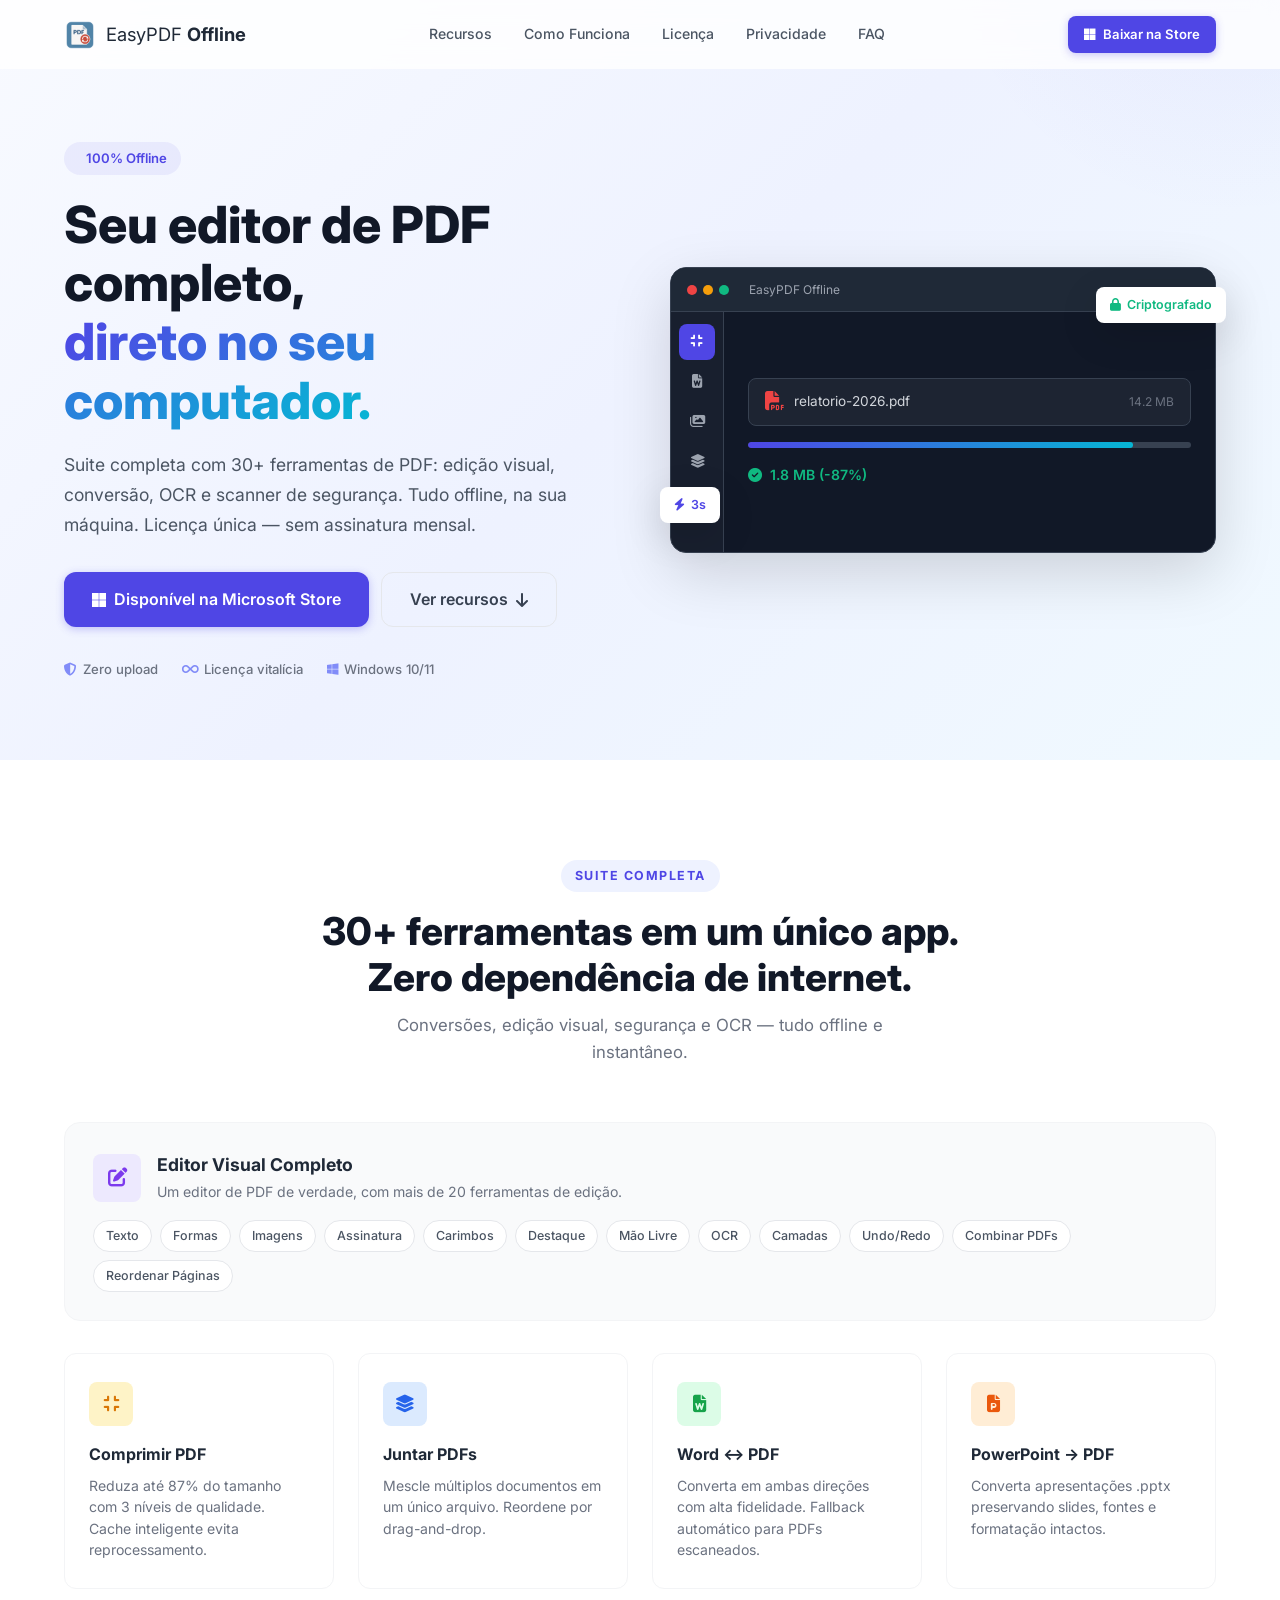
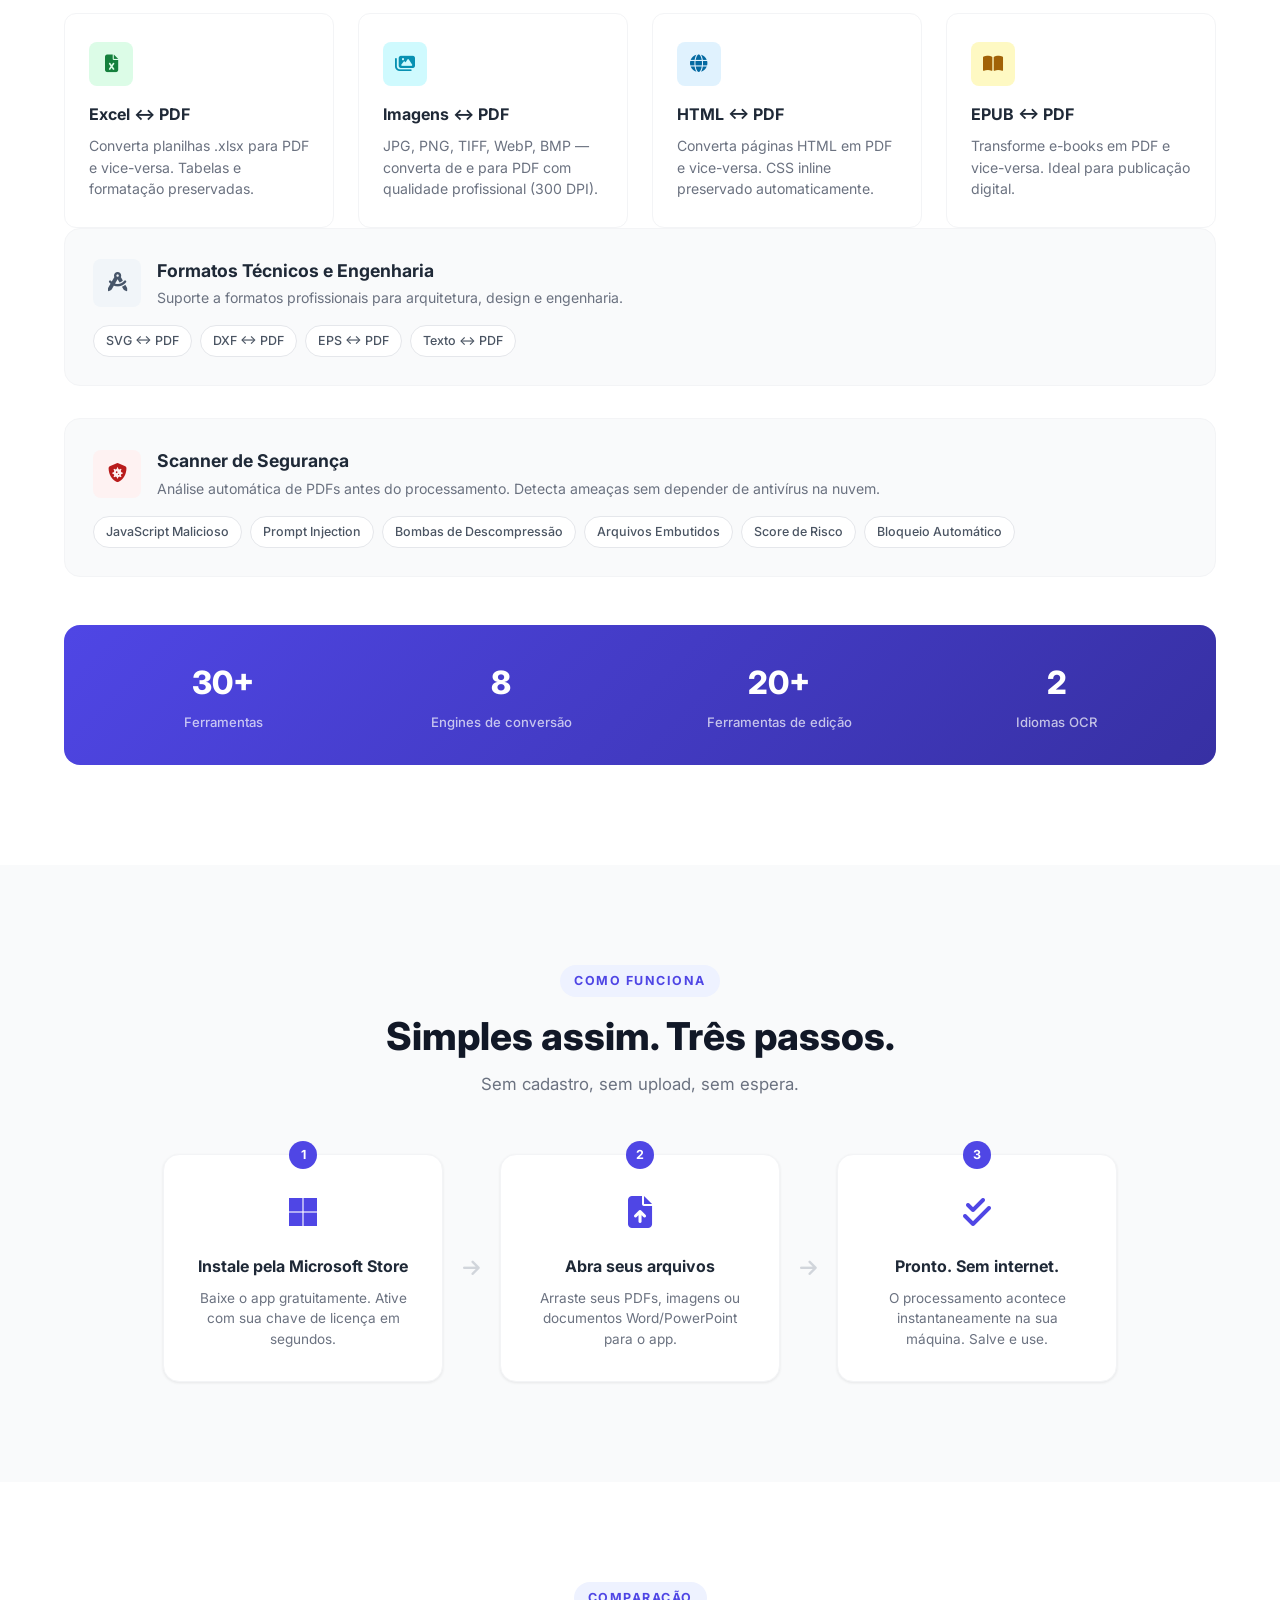
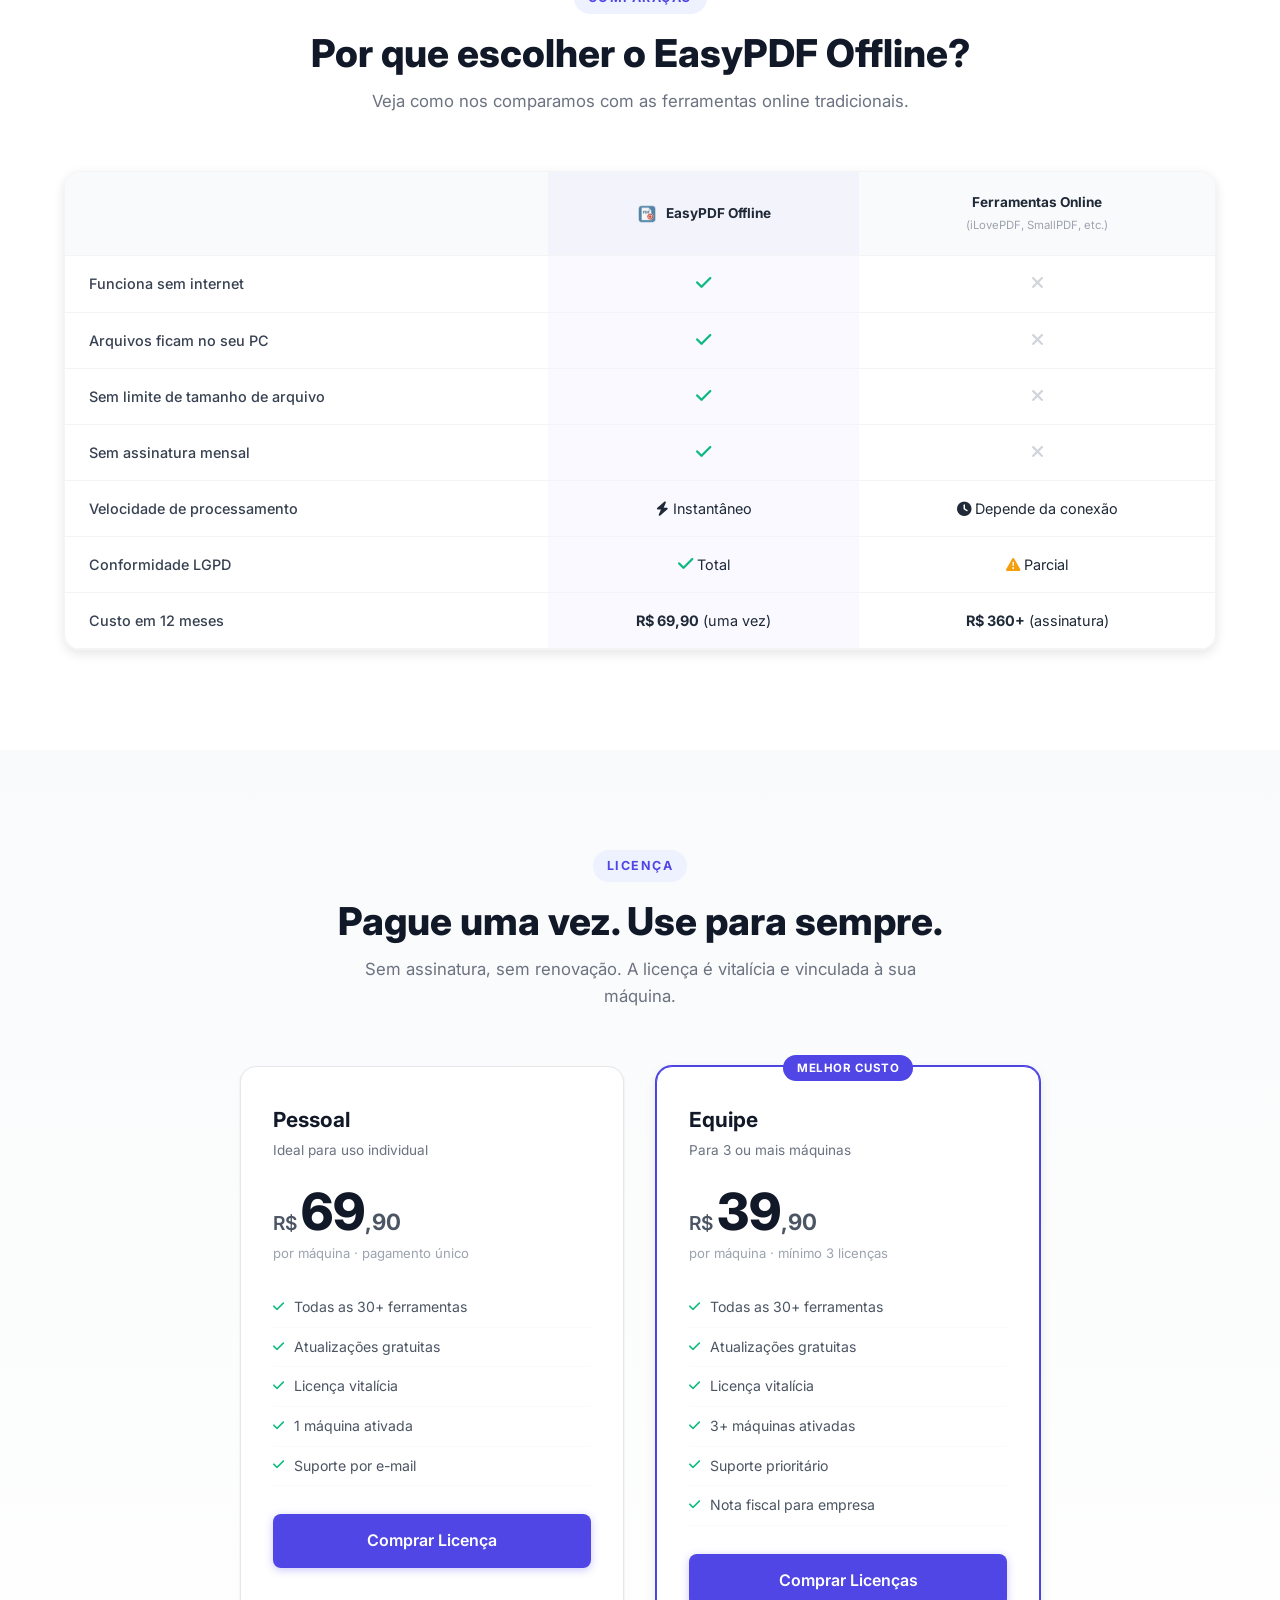
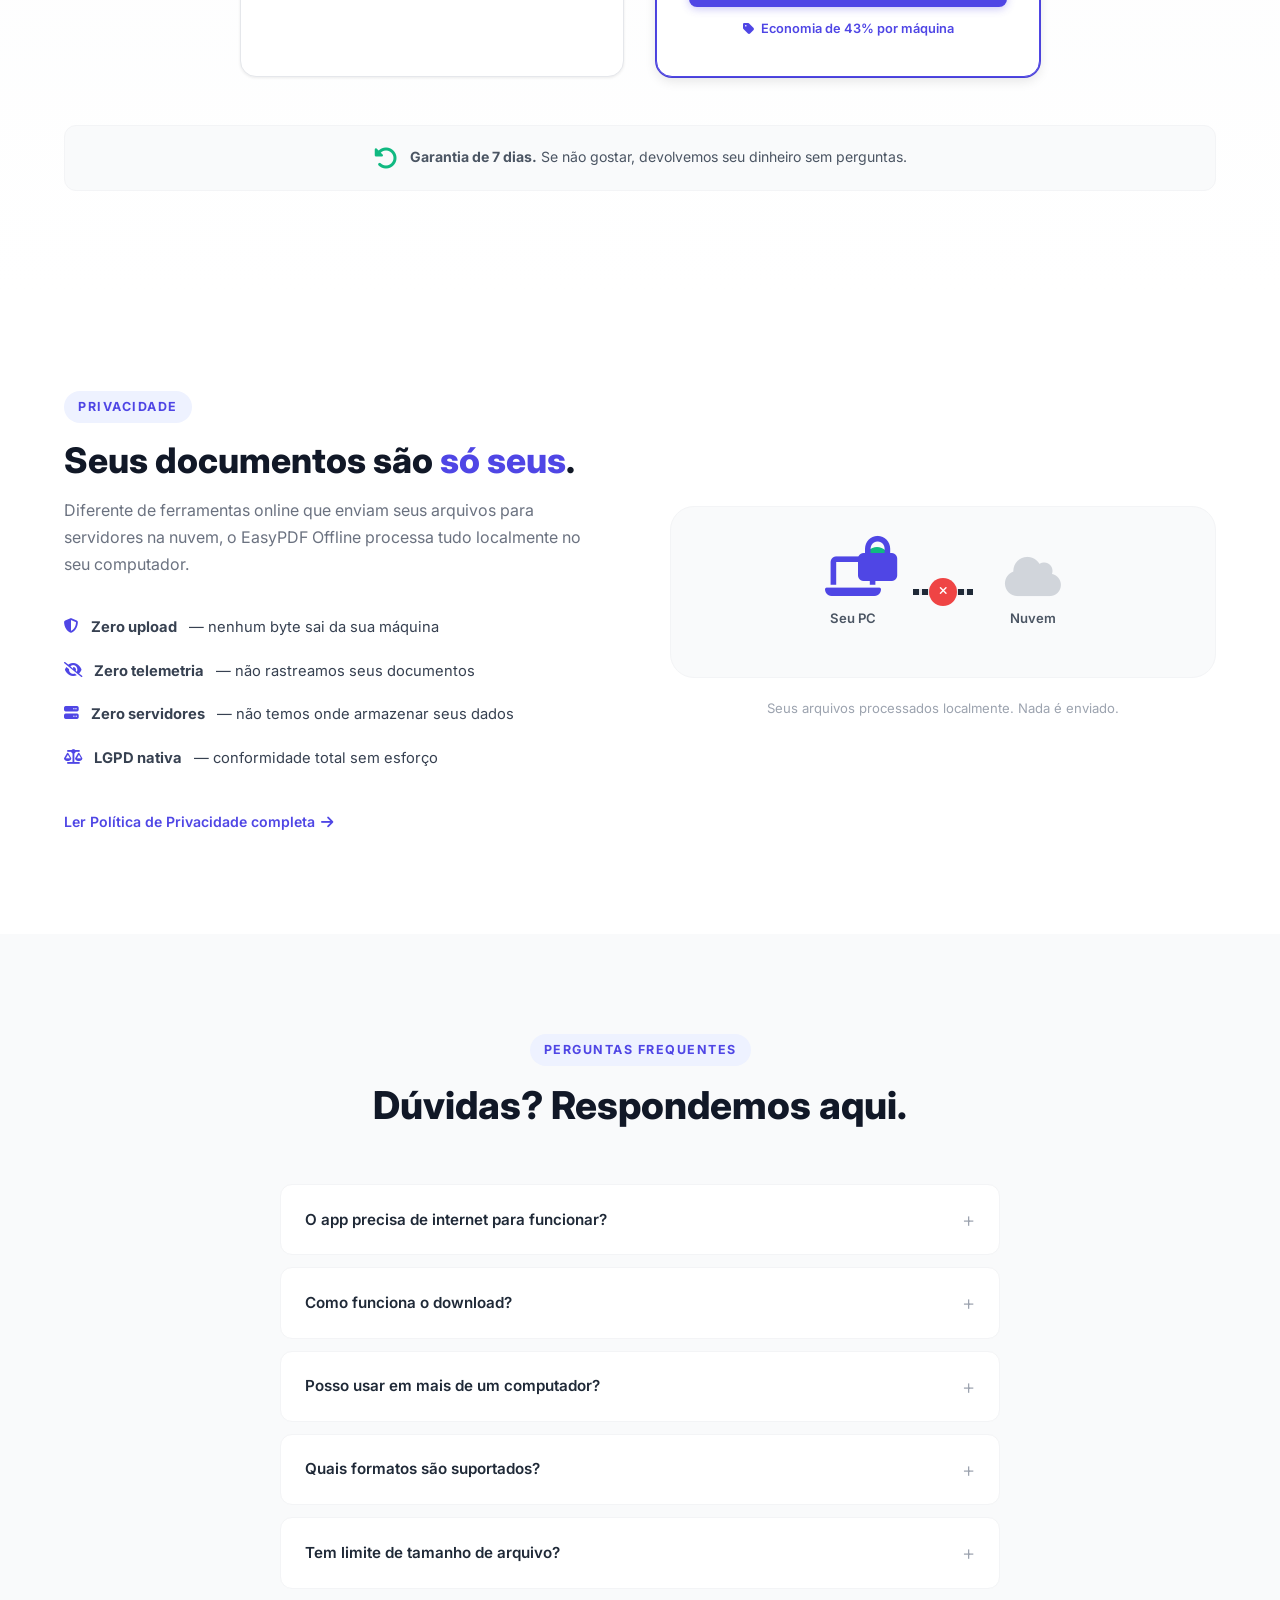
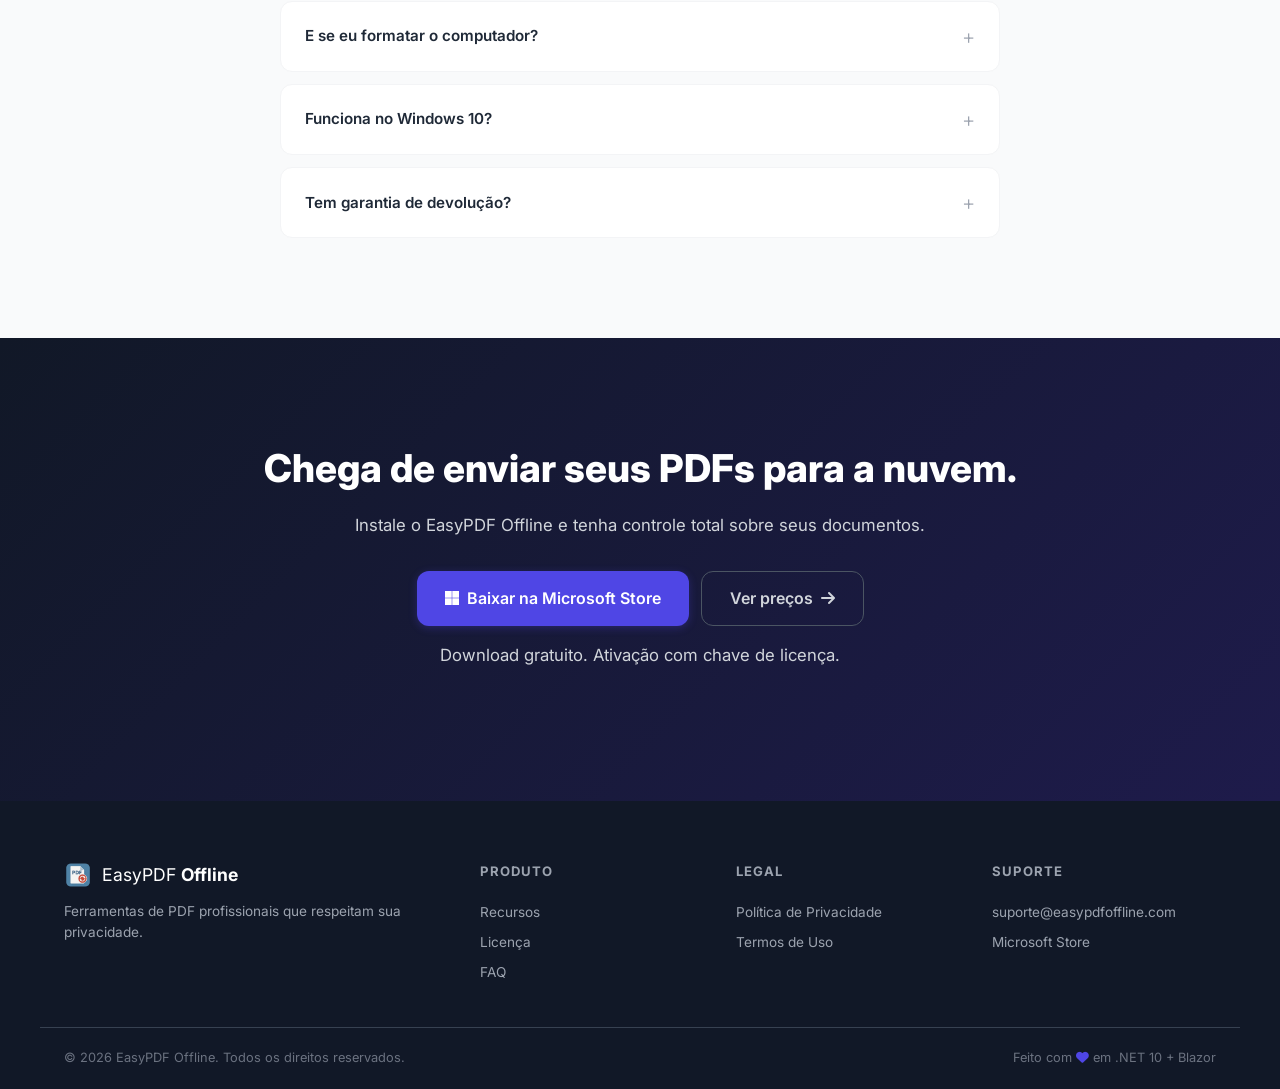
==== commit 71356a84: "feat: atualizar landing para refletir suite completa (30+ ferramentas) - Seção de features reorganiz" ====
--- a/index.html
+++ b/index.html
@@ -4,10 +4,10 @@
     <meta charset="UTF-8">
     <meta name="viewport" content="width=device-width, initial-scale=1.0">
     <title>EasyPDF Offline - Editor de PDF 100% Offline para Windows</title>
-    <meta name="description" content="Editor de PDF completo que funciona sem internet. Comprima, converta, edite e junte PDFs com total privacidade. Disponível na Microsoft Store.">
-    <meta name="keywords" content="PDF offline, editor PDF Windows, comprimir PDF, converter PDF, juntar PDF, PDF sem internet, privacidade PDF">
-    <meta property="og:title" content="EasyPDF Offline - Seus PDFs nunca saem do seu computador">
-    <meta property="og:description" content="8 ferramentas profissionais de PDF que funcionam 100% offline. Licença única, sem assinatura.">
+    <meta name="description" content="Suite completa de PDF 100% offline para Windows. 30+ ferramentas: editor visual, conversão, OCR, scanner de segurança. Licença única na Microsoft Store.">
+    <meta name="keywords" content="PDF offline, editor PDF Windows, comprimir PDF, converter PDF, juntar PDF, PDF sem internet, privacidade PDF, OCR PDF, scanner PDF, Word para PDF, Excel para PDF">
+    <meta property="og:title" content="EasyPDF Offline - Suite de PDF completa, 100% no seu computador">
+    <meta property="og:description" content="30+ ferramentas profissionais de PDF que funcionam sem internet. Edição, conversão, OCR e segurança. Licença única, sem assinatura.">
     <meta property="og:type" content="website">
     <meta property="og:image" content="og-image.png">
     <link rel="icon" type="image/x-icon" href="favicon.ico">
@@ -50,7 +50,7 @@
             <div class="hero-text">
                 <div class="badge"><i class="fa-solid fa-wifi-slash"></i> 100% Offline</div>
                 <h1>Seu editor de PDF completo,<br><span class="gradient-text">direto no seu computador.</span></h1>
-                <p class="hero-subtitle">8 ferramentas profissionais que funcionam sem internet. Seus arquivos nunca saem da sua máquina. Rápido, seguro e com licença única — sem assinatura mensal.</p>
+                <p class="hero-subtitle">Suite completa com 30+ ferramentas de PDF: edição visual, conversão, OCR e scanner de segurança. Tudo offline, na sua máquina. Licença única — sem assinatura mensal.</p>
                 <div class="hero-buttons">
                     <a href="https://apps.microsoft.com/store/detail/easypdf-offline" target="_blank" class="btn btn-primary btn-large">
                         <i class="fa-brands fa-microsoft"></i> Disponível na Microsoft Store
@@ -107,50 +107,133 @@
     <section id="features" class="features">
         <div class="container">
             <div class="section-header">
-                <span class="section-badge">Recursos</span>
-                <h2>8 ferramentas profissionais.<br>Zero dependência de internet.</h2>
-                <p>Tudo que você precisa para trabalhar com PDFs, em um único aplicativo leve e rápido.</p>
-            </div>
+                <span class="section-badge">Suite Completa</span>
+                <h2>30+ ferramentas em um único app.<br>Zero dependência de internet.</h2>
+                <p>Conversões, edição visual, segurança e OCR — tudo offline e instantâneo.</p>
+            </div>
+
+            <!-- Category: Editor -->
+            <div class="feature-category">
+                <div class="category-header">
+                    <div class="category-icon icon-edit"><i class="fa-solid fa-pen-to-square"></i></div>
+                    <div>
+                        <h3>Editor Visual Completo</h3>
+                        <p>Um editor de PDF de verdade, com mais de 20 ferramentas de edição.</p>
+                    </div>
+                </div>
+                <div class="category-tags">
+                    <span class="tag">Texto</span>
+                    <span class="tag">Formas</span>
+                    <span class="tag">Imagens</span>
+                    <span class="tag">Assinatura</span>
+                    <span class="tag">Carimbos</span>
+                    <span class="tag">Destaque</span>
+                    <span class="tag">Mão Livre</span>
+                    <span class="tag">OCR</span>
+                    <span class="tag">Camadas</span>
+                    <span class="tag">Undo/Redo</span>
+                    <span class="tag">Combinar PDFs</span>
+                    <span class="tag">Reordenar Páginas</span>
+                </div>
+            </div>
+
+            <!-- Grid: Main Tools -->
             <div class="features-grid">
                 <div class="feature-card">
                     <div class="feature-icon icon-compress"><i class="fa-solid fa-compress"></i></div>
                     <h3>Comprimir PDF</h3>
-                    <p>Reduza até 87% do tamanho sem perda visível de qualidade. Ideal para enviar por e-mail.</p>
-                </div>
-                <div class="feature-card">
-                    <div class="feature-icon icon-edit"><i class="fa-solid fa-pen-to-square"></i></div>
-                    <h3>Editar PDF</h3>
-                    <p>Visualizador completo com anotações, preenchimento de formulários e edição de texto.</p>
+                    <p>Reduza até 87% do tamanho com 3 níveis de qualidade. Cache inteligente evita reprocessamento.</p>
                 </div>
                 <div class="feature-card">
                     <div class="feature-icon icon-merge"><i class="fa-solid fa-layer-group"></i></div>
                     <h3>Juntar PDFs</h3>
-                    <p>Mescle múltiplos documentos em um único arquivo organizado na ordem que preferir.</p>
+                    <p>Mescle múltiplos documentos em um único arquivo. Reordene por drag-and-drop.</p>
                 </div>
                 <div class="feature-card">
                     <div class="feature-icon icon-word"><i class="fa-solid fa-file-word"></i></div>
-                    <h3>PDF para Word</h3>
-                    <p>Converta documentos PDF em Word editável, preservando formatação e layout.</p>
-                </div>
-                <div class="feature-card">
-                    <div class="feature-icon icon-topdf"><i class="fa-solid fa-file-pdf"></i></div>
-                    <h3>Word para PDF</h3>
-                    <p>Transforme arquivos .docx em PDF com layout fixo, pronto para compartilhar.</p>
+                    <h3>Word &harr; PDF</h3>
+                    <p>Converta em ambas direções com alta fidelidade. Fallback automático para PDFs escaneados.</p>
                 </div>
                 <div class="feature-card">
                     <div class="feature-icon icon-pptx"><i class="fa-solid fa-file-powerpoint"></i></div>
-                    <h3>PowerPoint para PDF</h3>
-                    <p>Converta apresentações .pptx mantendo slides, fontes e formatação intactos.</p>
+                    <h3>PowerPoint &rarr; PDF</h3>
+                    <p>Converta apresentações .pptx preservando slides, fontes e formatação intactos.</p>
+                </div>
+                <div class="feature-card">
+                    <div class="feature-icon icon-excel"><i class="fa-solid fa-file-excel"></i></div>
+                    <h3>Excel &harr; PDF</h3>
+                    <p>Converta planilhas .xlsx para PDF e vice-versa. Tabelas e formatação preservadas.</p>
                 </div>
                 <div class="feature-card">
                     <div class="feature-icon icon-images"><i class="fa-solid fa-images"></i></div>
-                    <h3>Imagens para PDF</h3>
-                    <p>Combine JPG, PNG, BMP e TIFF em um documento PDF consolidado com ajuste automático.</p>
-                </div>
-                <div class="feature-card">
-                    <div class="feature-icon icon-extract"><i class="fa-solid fa-photo-film"></i></div>
-                    <h3>PDF para Imagens</h3>
-                    <p>Extraia cada página como imagem de alta qualidade. Perfeito para apresentações.</p>
+                    <h3>Imagens &harr; PDF</h3>
+                    <p>JPG, PNG, TIFF, WebP, BMP — converta de e para PDF com qualidade profissional (300 DPI).</p>
+                </div>
+                <div class="feature-card">
+                    <div class="feature-icon icon-web"><i class="fa-solid fa-globe"></i></div>
+                    <h3>HTML &harr; PDF</h3>
+                    <p>Converta páginas HTML em PDF e vice-versa. CSS inline preservado automaticamente.</p>
+                </div>
+                <div class="feature-card">
+                    <div class="feature-icon icon-ebook"><i class="fa-solid fa-book-open"></i></div>
+                    <h3>EPUB &harr; PDF</h3>
+                    <p>Transforme e-books em PDF e vice-versa. Ideal para publicação digital.</p>
+                </div>
+            </div>
+
+            <!-- Category: Technical -->
+            <div class="feature-category">
+                <div class="category-header">
+                    <div class="category-icon icon-technical"><i class="fa-solid fa-drafting-compass"></i></div>
+                    <div>
+                        <h3>Formatos Técnicos e Engenharia</h3>
+                        <p>Suporte a formatos profissionais para arquitetura, design e engenharia.</p>
+                    </div>
+                </div>
+                <div class="category-tags">
+                    <span class="tag">SVG &harr; PDF</span>
+                    <span class="tag">DXF &harr; PDF</span>
+                    <span class="tag">EPS &harr; PDF</span>
+                    <span class="tag">Texto &harr; PDF</span>
+                </div>
+            </div>
+
+            <!-- Category: Security & Intelligence -->
+            <div class="feature-category">
+                <div class="category-header">
+                    <div class="category-icon icon-security"><i class="fa-solid fa-shield-virus"></i></div>
+                    <div>
+                        <h3>Scanner de Segurança</h3>
+                        <p>Análise automática de PDFs antes do processamento. Detecta ameaças sem depender de antivírus na nuvem.</p>
+                    </div>
+                </div>
+                <div class="category-tags">
+                    <span class="tag">JavaScript Malicioso</span>
+                    <span class="tag">Prompt Injection</span>
+                    <span class="tag">Bombas de Descompressão</span>
+                    <span class="tag">Arquivos Embutidos</span>
+                    <span class="tag">Score de Risco</span>
+                    <span class="tag">Bloqueio Automático</span>
+                </div>
+            </div>
+
+            <!-- Highlights strip -->
+            <div class="features-highlights">
+                <div class="highlight-item">
+                    <span class="highlight-number">30+</span>
+                    <span class="highlight-label">Ferramentas</span>
+                </div>
+                <div class="highlight-item">
+                    <span class="highlight-number">8</span>
+                    <span class="highlight-label">Engines de conversão</span>
+                </div>
+                <div class="highlight-item">
+                    <span class="highlight-number">20+</span>
+                    <span class="highlight-label">Ferramentas de edição</span>
+                </div>
+                <div class="highlight-item">
+                    <span class="highlight-number">2</span>
+                    <span class="highlight-label">Idiomas OCR</span>
                 </div>
             </div>
         </div>
@@ -272,7 +355,7 @@
                     </div>
                     <p class="price-note">por máquina &middot; pagamento único</p>
                     <ul class="pricing-features">
-                        <li><i class="fa-solid fa-check"></i> Todas as 8 ferramentas</li>
+                        <li><i class="fa-solid fa-check"></i> Todas as 30+ ferramentas</li>
                         <li><i class="fa-solid fa-check"></i> Atualizações gratuitas</li>
                         <li><i class="fa-solid fa-check"></i> Licença vitalícia</li>
                         <li><i class="fa-solid fa-check"></i> 1 máquina ativada</li>
@@ -293,7 +376,7 @@
                     </div>
                     <p class="price-note">por máquina &middot; mínimo 3 licenças</p>
                     <ul class="pricing-features">
-                        <li><i class="fa-solid fa-check"></i> Todas as 8 ferramentas</li>
+                        <li><i class="fa-solid fa-check"></i> Todas as 30+ ferramentas</li>
                         <li><i class="fa-solid fa-check"></i> Atualizações gratuitas</li>
                         <li><i class="fa-solid fa-check"></i> Licença vitalícia</li>
                         <li><i class="fa-solid fa-check"></i> 3+ máquinas ativadas</li>
--- a/styles.css
+++ b/styles.css
@@ -500,6 +500,11 @@
 .icon-pptx { background: #ffedd5; color: #ea580c; }
 .icon-images { background: #cffafe; color: #0891b2; }
 .icon-extract { background: #f3e8ff; color: #9333ea; }
+.icon-excel { background: #dcfce7; color: #15803d; }
+.icon-web { background: #e0f2fe; color: #0369a1; }
+.icon-ebook { background: #fef9c3; color: #a16207; }
+.icon-technical { background: #f1f5f9; color: #475569; }
+.icon-security { background: #fef2f2; color: #b91c1c; }
 
 .feature-card h3 {
     font-size: 1rem;
@@ -511,6 +516,89 @@
     font-size: 0.88rem;
     color: var(--gray-500);
     line-height: 1.5;
+}
+
+/* Feature Categories */
+.feature-category {
+    margin-bottom: 32px;
+    padding: 28px;
+    border-radius: var(--radius-lg);
+    border: 1px solid var(--gray-100);
+    background: var(--gray-50);
+}
+.feature-category:first-of-type {
+    margin-top: 0;
+    margin-bottom: 40px;
+}
+
+.category-header {
+    display: flex;
+    align-items: center;
+    gap: 16px;
+    margin-bottom: 16px;
+}
+.category-header .category-icon {
+    width: 48px;
+    height: 48px;
+    border-radius: var(--radius-sm);
+    display: flex;
+    align-items: center;
+    justify-content: center;
+    font-size: 1.2rem;
+    flex-shrink: 0;
+}
+.category-header h3 {
+    font-size: 1.1rem;
+    font-weight: 700;
+    color: var(--gray-800);
+    margin-bottom: 2px;
+}
+.category-header p {
+    font-size: 0.88rem;
+    color: var(--gray-500);
+}
+
+.category-tags {
+    display: flex;
+    flex-wrap: wrap;
+    gap: 8px;
+}
+.tag {
+    display: inline-block;
+    font-size: 0.78rem;
+    font-weight: 500;
+    padding: 5px 12px;
+    border-radius: 100px;
+    background: #fff;
+    border: 1px solid var(--gray-200);
+    color: var(--gray-600);
+}
+
+/* Features Highlights Strip */
+.features-highlights {
+    display: grid;
+    grid-template-columns: repeat(4, 1fr);
+    gap: 24px;
+    margin-top: 48px;
+    padding: 32px;
+    background: linear-gradient(135deg, var(--primary) 0%, var(--primary-dark) 100%);
+    border-radius: var(--radius-lg);
+    text-align: center;
+}
+.highlight-item {
+    display: flex;
+    flex-direction: column;
+    gap: 4px;
+}
+.highlight-number {
+    font-size: 2rem;
+    font-weight: 800;
+    color: #fff;
+}
+.highlight-label {
+    font-size: 0.82rem;
+    font-weight: 500;
+    color: rgba(255,255,255,0.7);
 }
 
 /* ===== HOW IT WORKS ===== */
@@ -1098,6 +1186,9 @@
     .pricing-grid {
         max-width: 600px;
     }
+    .features-highlights {
+        grid-template-columns: repeat(2, 1fr);
+    }
 }
 
 @media (max-width: 768px) {
@@ -1143,6 +1234,20 @@
         gap: 16px;
     }
 
+    .features-highlights {
+        grid-template-columns: repeat(2, 1fr);
+        padding: 24px;
+    }
+
+    .feature-category {
+        padding: 20px;
+    }
+    .category-header {
+        flex-direction: column;
+        align-items: flex-start;
+        gap: 12px;
+    }
+
     .steps-grid {
         flex-direction: column;
         gap: 24px;
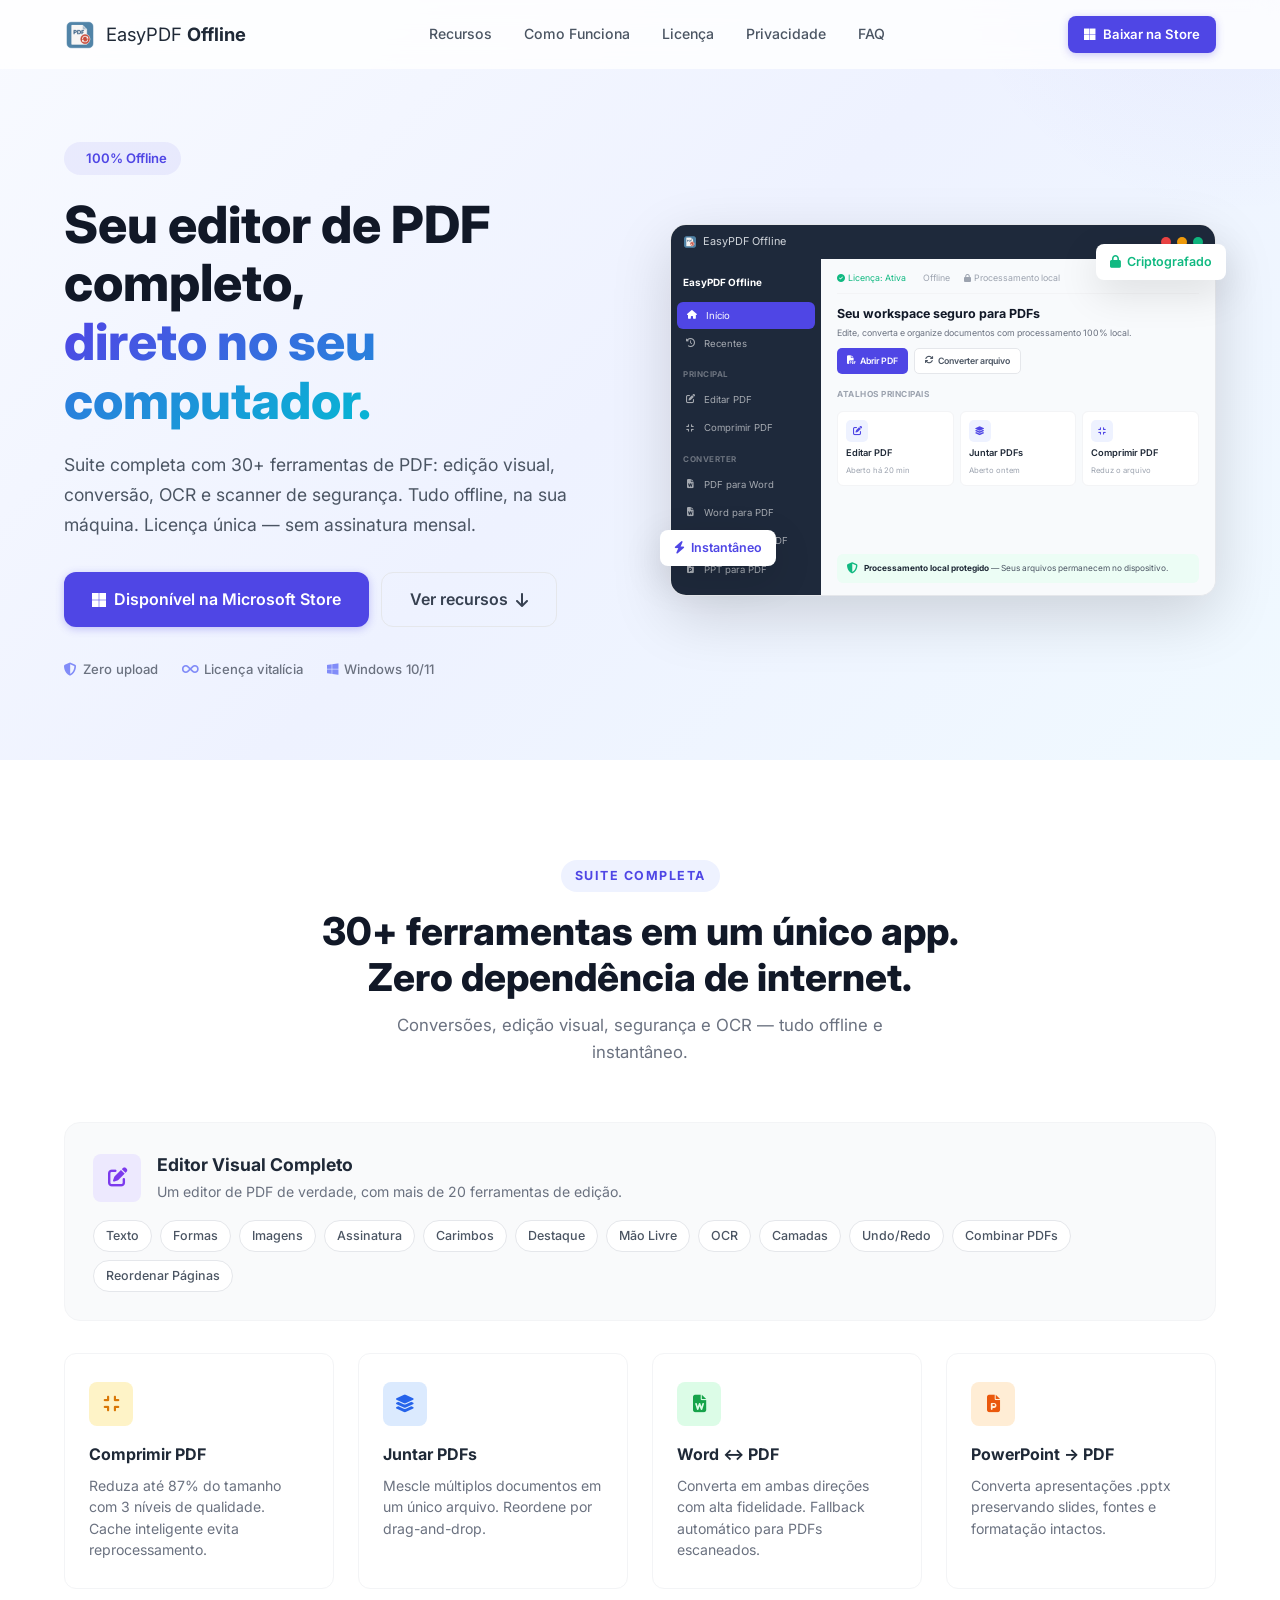
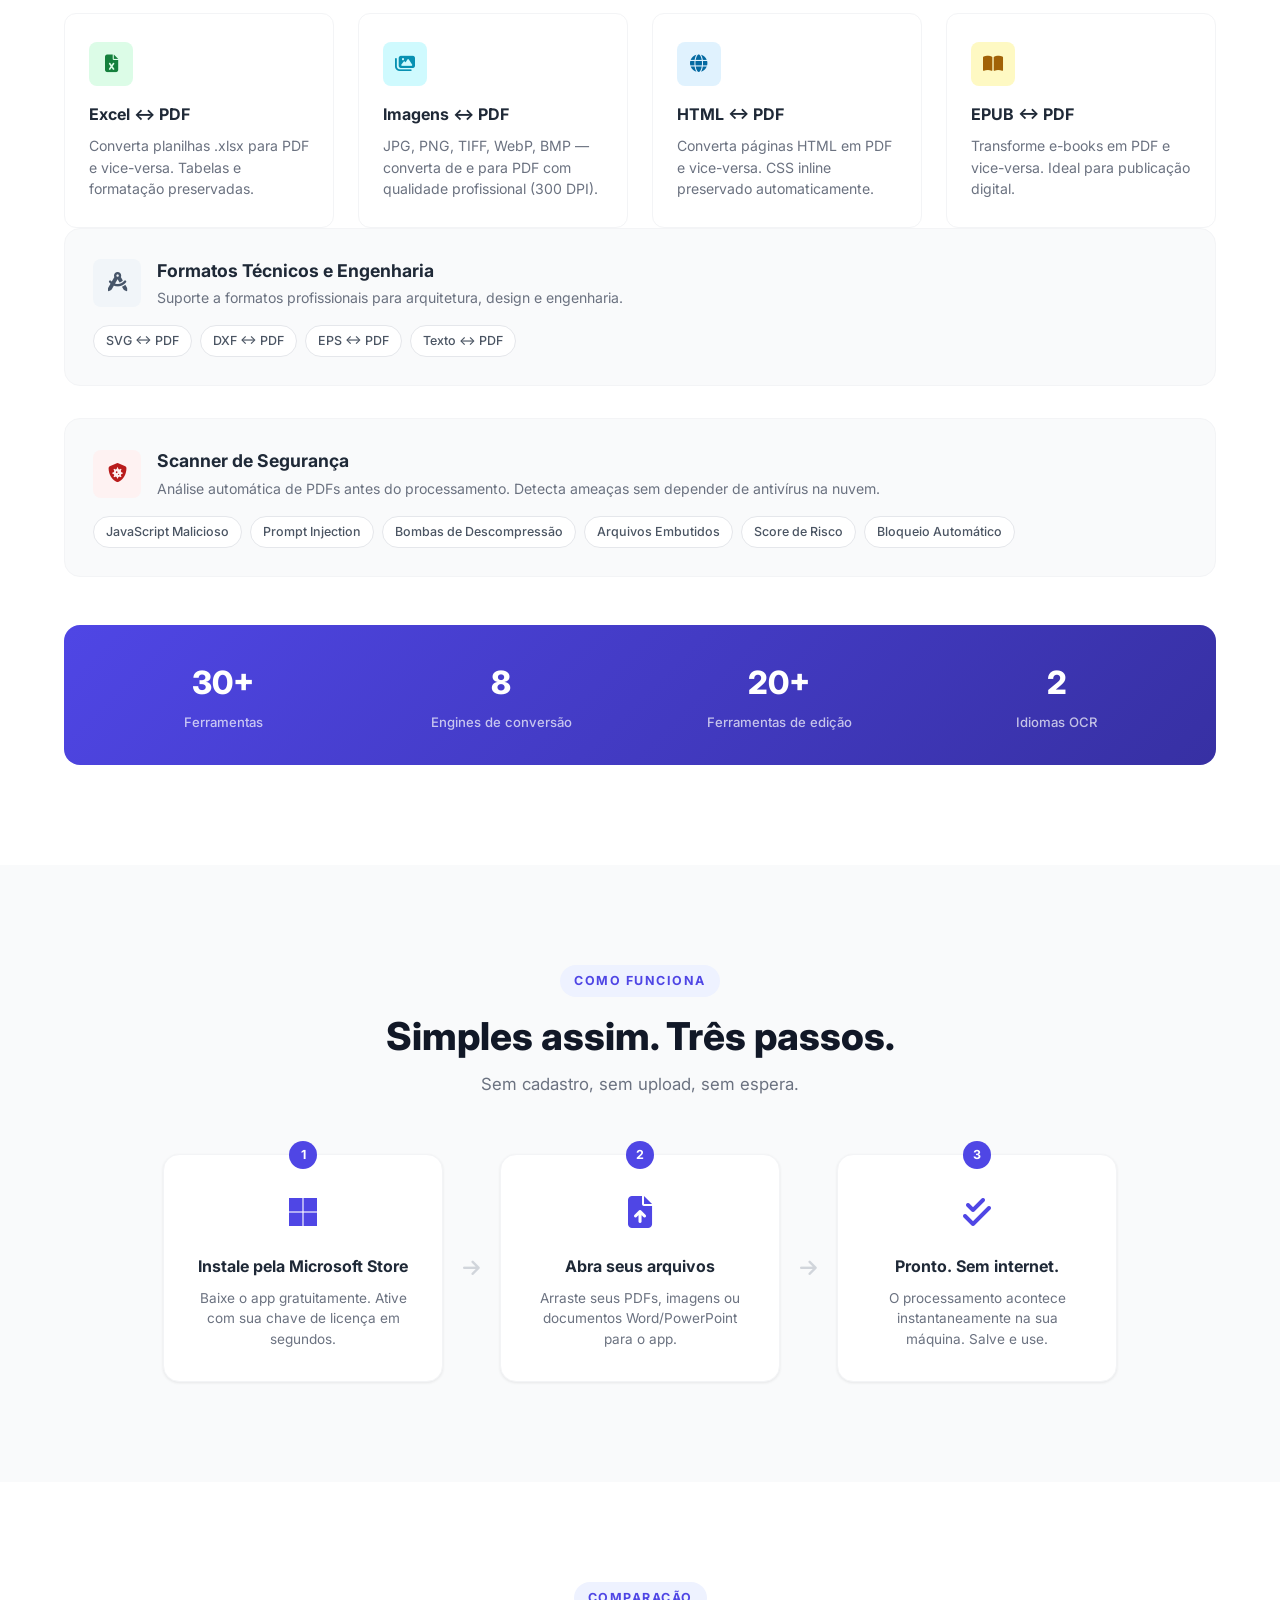
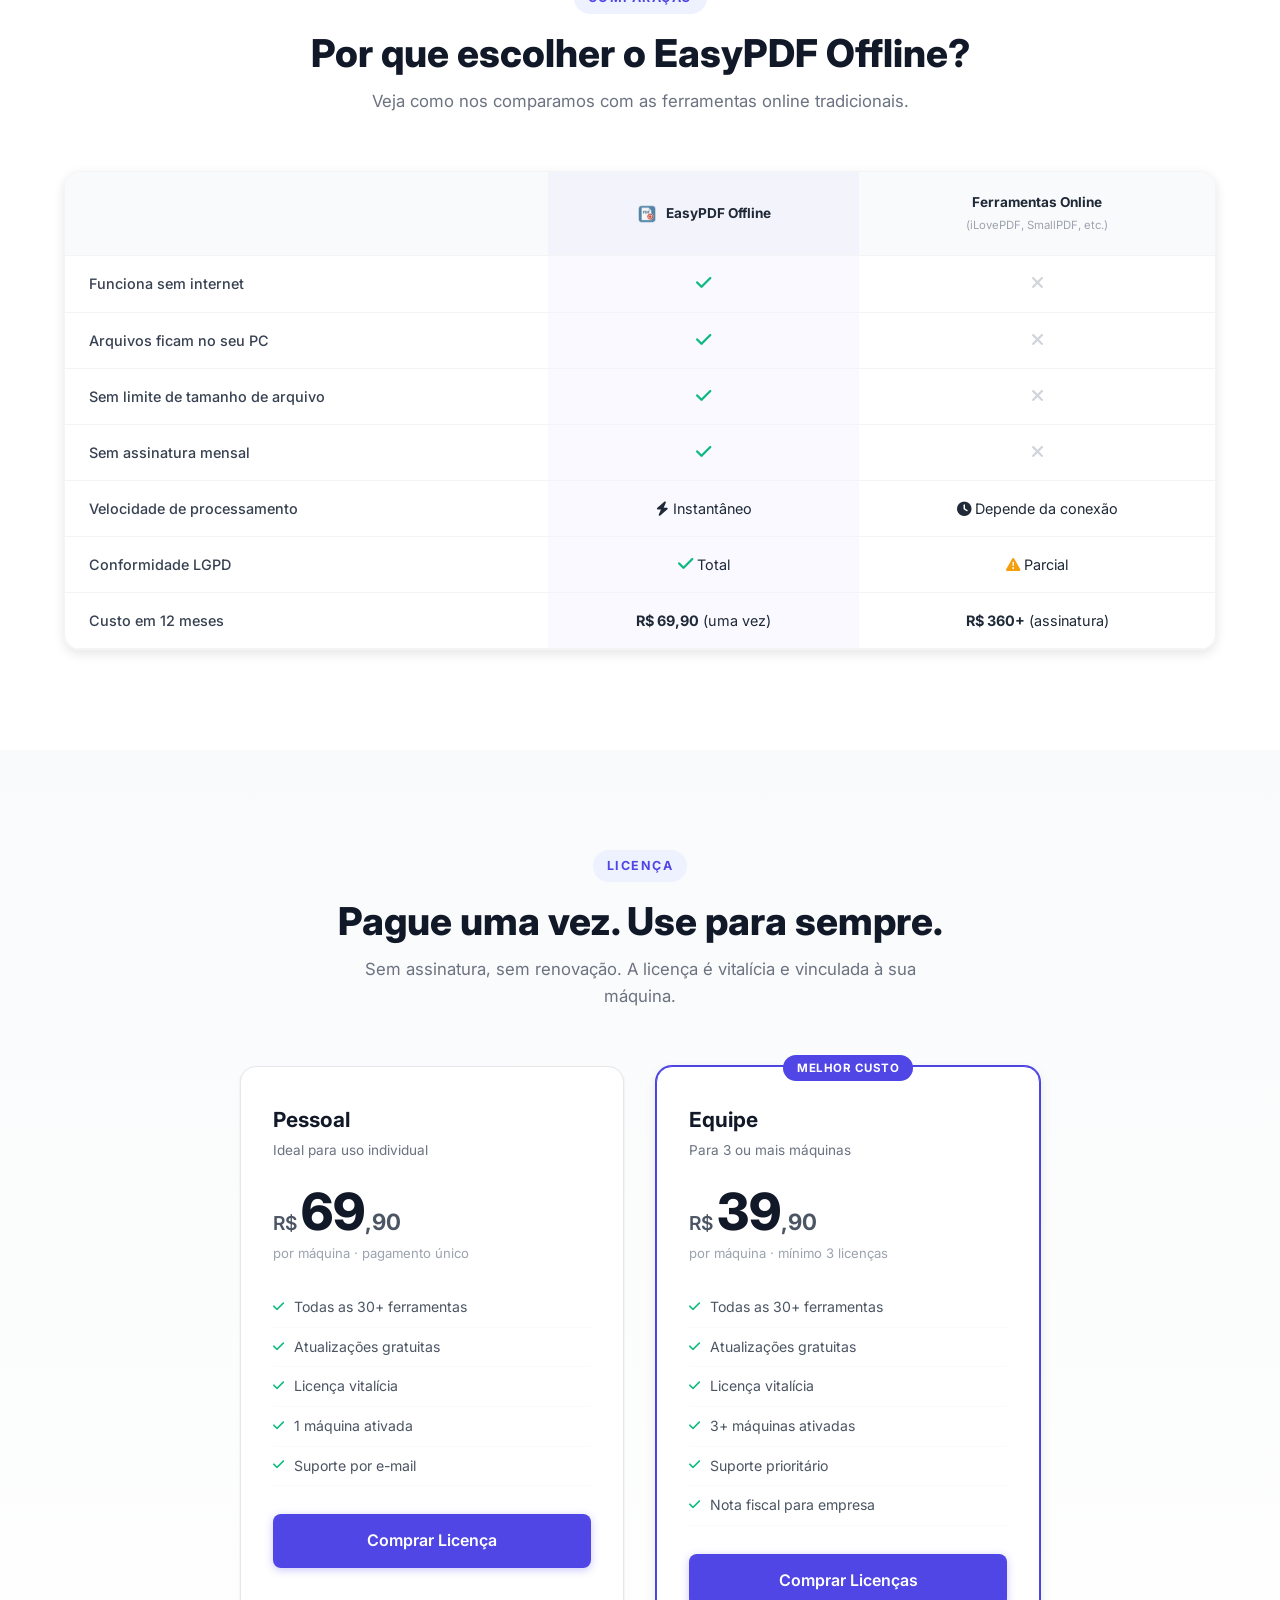
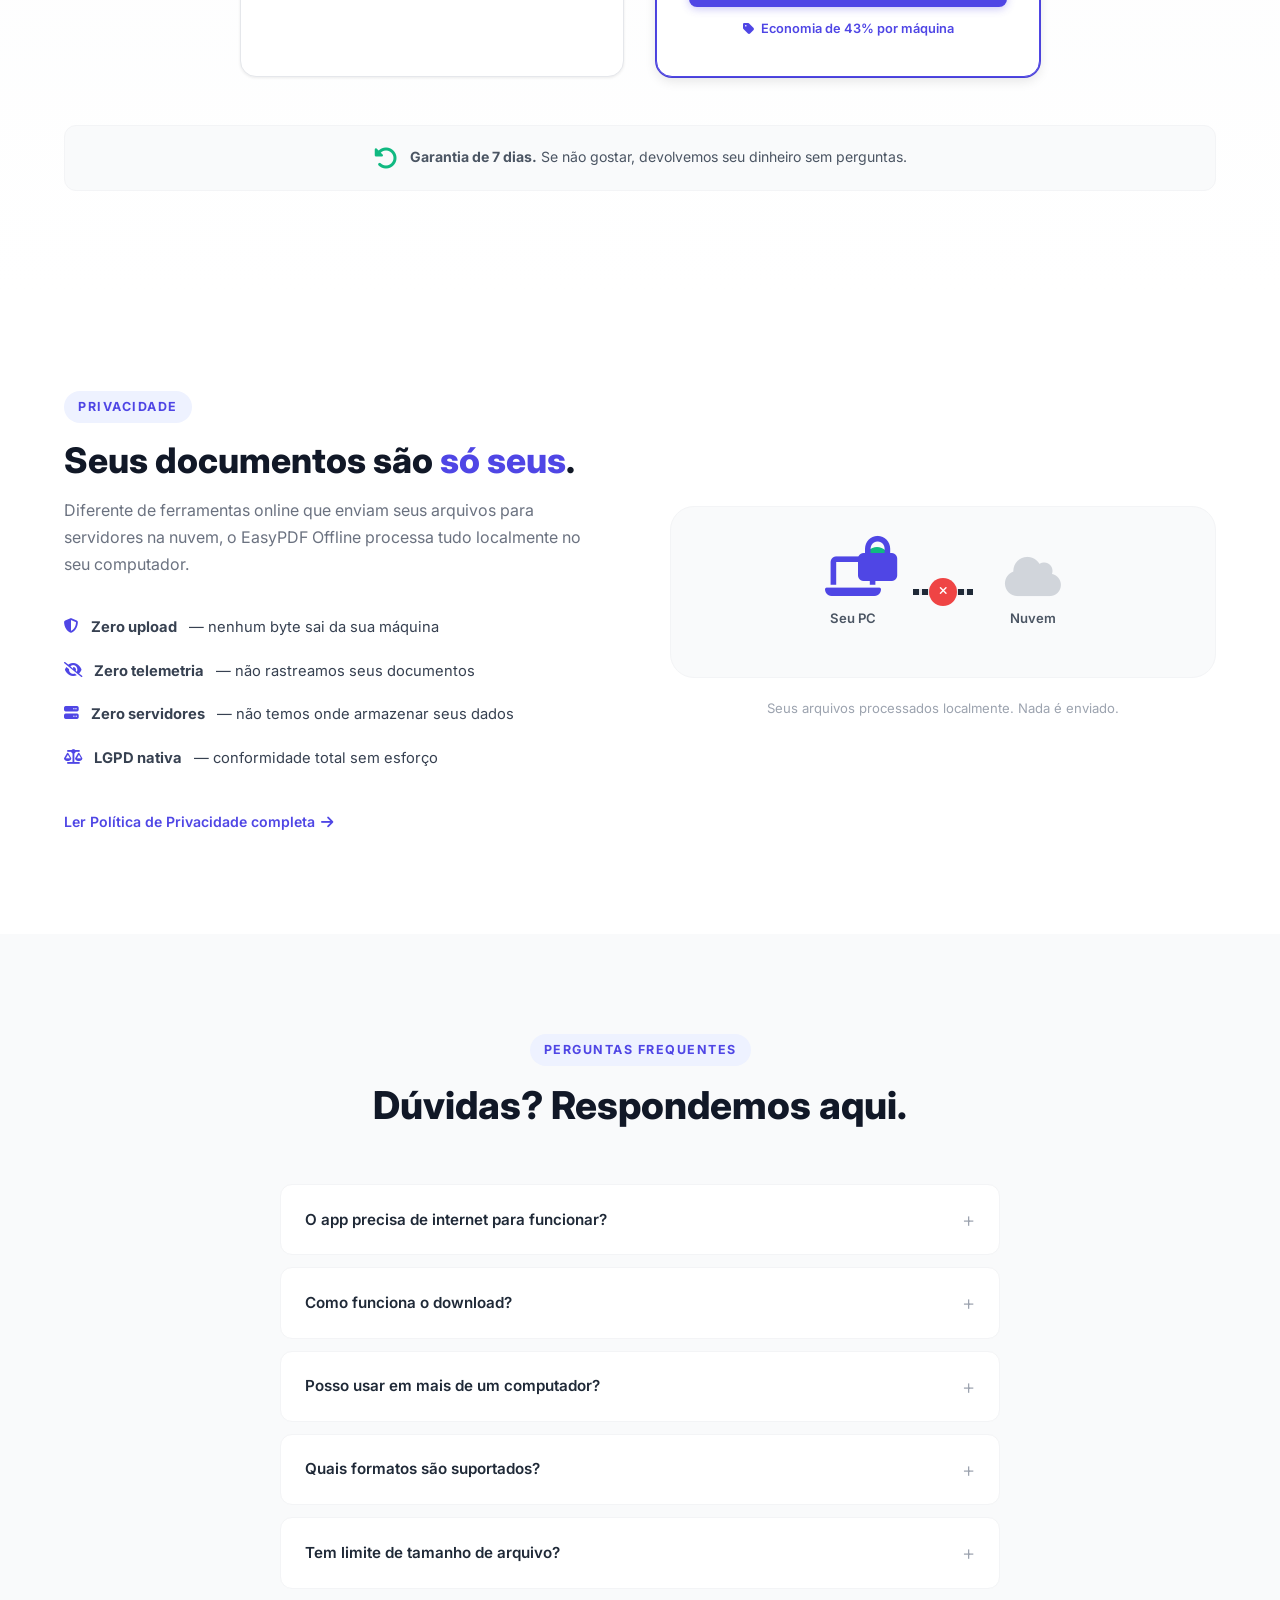
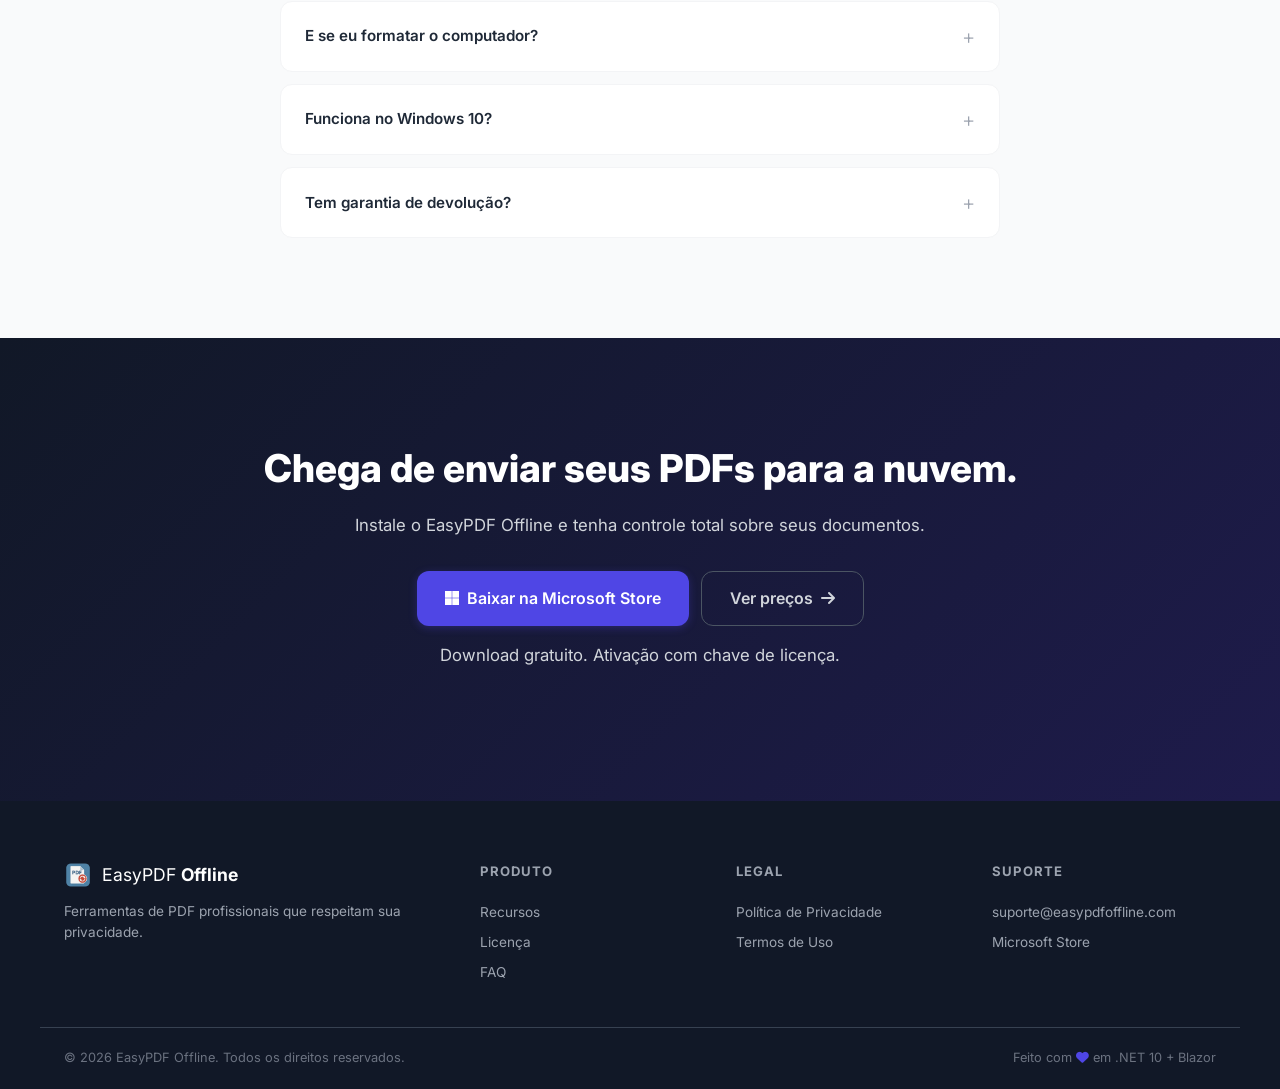
==== commit dc20c202: "feat: hero-visual redesenhado para refletir layout real do app - Sidebar escura com menu navegavel (" ====
--- a/index.html
+++ b/index.html
@@ -68,37 +68,69 @@
             <div class="hero-visual">
                 <div class="app-mockup">
                     <div class="mockup-titlebar">
+                        <div class="titlebar-left">
+                            <img src="icon-192.png" alt="" class="titlebar-icon">
+                            <span class="titlebar-text">EasyPDF Offline</span>
+                        </div>
                         <div class="titlebar-dots">
                             <span></span><span></span><span></span>
                         </div>
-                        <span class="titlebar-text">EasyPDF Offline</span>
                     </div>
                     <div class="mockup-content">
                         <div class="mockup-sidebar">
-                            <div class="sidebar-item active"><i class="fa-solid fa-compress"></i></div>
-                            <div class="sidebar-item"><i class="fa-solid fa-file-word"></i></div>
-                            <div class="sidebar-item"><i class="fa-solid fa-images"></i></div>
-                            <div class="sidebar-item"><i class="fa-solid fa-layer-group"></i></div>
-                            <div class="sidebar-item"><i class="fa-solid fa-pen-to-square"></i></div>
+                            <div class="sidebar-brand">EasyPDF Offline</div>
+                            <div class="sidebar-item active"><i class="fa-solid fa-house"></i> Início</div>
+                            <div class="sidebar-item"><i class="fa-solid fa-clock-rotate-left"></i> Recentes</div>
+                            <div class="sidebar-section">PRINCIPAL</div>
+                            <div class="sidebar-item"><i class="fa-solid fa-pen-to-square"></i> Editar PDF</div>
+                            <div class="sidebar-item"><i class="fa-solid fa-compress"></i> Comprimir PDF</div>
+                            <div class="sidebar-section">CONVERTER</div>
+                            <div class="sidebar-item"><i class="fa-solid fa-file-word"></i> PDF para Word</div>
+                            <div class="sidebar-item"><i class="fa-solid fa-file-word"></i> Word para PDF</div>
+                            <div class="sidebar-item"><i class="fa-solid fa-images"></i> Imagens para PDF</div>
+                            <div class="sidebar-item"><i class="fa-solid fa-file-powerpoint"></i> PPT para PDF</div>
                         </div>
                         <div class="mockup-main">
-                            <div class="mockup-card">
-                                <i class="fa-solid fa-file-pdf"></i>
-                                <span>relatorio-2026.pdf</span>
-                                <span class="mockup-size">14.2 MB</span>
+                            <div class="mockup-status-bar">
+                                <span class="status-item status-active"><i class="fa-solid fa-circle-check"></i> Licença: Ativa</span>
+                                <span class="status-item"><i class="fa-solid fa-wifi-slash"></i> Offline</span>
+                                <span class="status-item"><i class="fa-solid fa-lock"></i> Processamento local</span>
                             </div>
-                            <div class="mockup-progress">
-                                <div class="mockup-progress-bar"></div>
+                            <div class="mockup-hero-area">
+                                <h4>Seu workspace seguro para PDFs</h4>
+                                <p>Edite, converta e organize documentos com processamento 100% local.</p>
+                                <div class="mockup-buttons">
+                                    <span class="mock-btn-primary"><i class="fa-solid fa-file-pdf"></i> Abrir PDF</span>
+                                    <span class="mock-btn-outline"><i class="fa-solid fa-arrows-rotate"></i> Converter arquivo</span>
+                                </div>
                             </div>
-                            <div class="mockup-result">
-                                <i class="fa-solid fa-check-circle"></i>
-                                <span>1.8 MB (-87%)</span>
+                            <div class="mockup-shortcuts-label">ATALHOS PRINCIPAIS</div>
+                            <div class="mockup-shortcuts">
+                                <div class="shortcut-card">
+                                    <div class="shortcut-icon"><i class="fa-solid fa-pen-to-square"></i></div>
+                                    <span class="shortcut-name">Editar PDF</span>
+                                    <span class="shortcut-meta">Aberto há 20 min</span>
+                                </div>
+                                <div class="shortcut-card">
+                                    <div class="shortcut-icon"><i class="fa-solid fa-layer-group"></i></div>
+                                    <span class="shortcut-name">Juntar PDFs</span>
+                                    <span class="shortcut-meta">Aberto ontem</span>
+                                </div>
+                                <div class="shortcut-card">
+                                    <div class="shortcut-icon"><i class="fa-solid fa-compress"></i></div>
+                                    <span class="shortcut-name">Comprimir PDF</span>
+                                    <span class="shortcut-meta">Reduz o arquivo</span>
+                                </div>
+                            </div>
+                            <div class="mockup-footer-bar">
+                                <i class="fa-solid fa-shield-halved"></i>
+                                <span><strong>Processamento local protegido</strong> — Seus arquivos permanecem no dispositivo.</span>
                             </div>
                         </div>
                     </div>
                 </div>
                 <div class="float-badge badge-1"><i class="fa-solid fa-lock"></i> Criptografado</div>
-                <div class="float-badge badge-2"><i class="fa-solid fa-bolt"></i> 3s</div>
+                <div class="float-badge badge-2"><i class="fa-solid fa-bolt"></i> Instantâneo</div>
             </div>
         </div>
     </section>
@@ -361,7 +393,7 @@
                         <li><i class="fa-solid fa-check"></i> 1 máquina ativada</li>
                         <li><i class="fa-solid fa-check"></i> Suporte por e-mail</li>
                     </ul>
-                    <a href="#buy" class="btn btn-primary btn-block">Comprar Licença</a>
+                    <a href="buy.html" class="btn btn-primary btn-block">Comprar Licença</a>
                 </div>
                 <div class="pricing-card pricing-featured">
                     <div class="pricing-badge">Melhor custo</div>
@@ -383,7 +415,7 @@
                         <li><i class="fa-solid fa-check"></i> Suporte prioritário</li>
                         <li><i class="fa-solid fa-check"></i> Nota fiscal para empresa</li>
                     </ul>
-                    <a href="#buy" class="btn btn-primary btn-block">Comprar Licenças</a>
+                    <a href="buy.html?plan=team" class="btn btn-primary btn-block">Comprar Licenças</a>
                     <p class="pricing-savings"><i class="fa-solid fa-tag"></i> Economia de 43% por máquina</p>
                 </div>
             </div>
--- a/styles.css
+++ b/styles.css
@@ -275,20 +275,29 @@
 }
 
 .app-mockup {
-    background: var(--gray-900);
+    background: #fff;
     border-radius: var(--radius-lg);
     overflow: hidden;
     box-shadow: var(--shadow-xl);
-    border: 1px solid var(--gray-700);
+    border: 1px solid var(--gray-200);
 }
 
 .mockup-titlebar {
     display: flex;
     align-items: center;
-    gap: 8px;
-    padding: 12px 16px;
-    background: var(--gray-800);
-    border-bottom: 1px solid var(--gray-700);
+    justify-content: space-between;
+    padding: 8px 12px;
+    background: #1e293b;
+}
+.titlebar-left {
+    display: flex;
+    align-items: center;
+    gap: 6px;
+}
+.titlebar-icon {
+    width: 14px;
+    height: 14px;
+    border-radius: 3px;
 }
 .titlebar-dots {
     display: flex;
@@ -298,102 +307,190 @@
     width: 10px;
     height: 10px;
     border-radius: 50%;
-    background: var(--gray-600);
 }
 .titlebar-dots span:first-child { background: #ef4444; }
 .titlebar-dots span:nth-child(2) { background: #f59e0b; }
 .titlebar-dots span:last-child { background: #10b981; }
 .titlebar-text {
-    font-size: 0.75rem;
-    color: var(--gray-400);
-    margin-left: 12px;
+    font-size: 0.68rem;
+    color: var(--gray-300);
 }
 
 .mockup-content {
     display: flex;
-    min-height: 240px;
-}
-
+    min-height: 300px;
+}
+
+/* Sidebar */
 .mockup-sidebar {
+    width: 150px;
+    padding: 12px 0;
+    background: #1e293b;
     display: flex;
     flex-direction: column;
-    gap: 4px;
-    padding: 12px 8px;
-    background: rgba(255,255,255,0.03);
-    border-right: 1px solid var(--gray-700);
+    gap: 1px;
+    flex-shrink: 0;
+}
+.sidebar-brand {
+    font-size: 0.62rem;
+    font-weight: 700;
+    color: #fff;
+    padding: 4px 12px 10px;
+}
+.sidebar-section {
+    font-size: 0.5rem;
+    font-weight: 700;
+    letter-spacing: 0.5px;
+    color: rgba(255,255,255,0.35);
+    padding: 10px 12px 4px;
 }
 .sidebar-item {
-    width: 36px;
-    height: 36px;
-    display: flex;
-    align-items: center;
-    justify-content: center;
-    border-radius: var(--radius-sm);
-    color: var(--gray-400);
-    font-size: 0.85rem;
+    display: flex;
+    align-items: center;
+    gap: 7px;
+    padding: 6px 12px;
+    font-size: 0.6rem;
+    color: rgba(255,255,255,0.6);
+    border-radius: 0;
+    transition: all 0.15s ease;
 }
 .sidebar-item.active {
     background: var(--primary);
     color: #fff;
-}
-
+    border-radius: 6px;
+    margin: 0 6px;
+    padding: 6px 8px;
+}
+.sidebar-item i {
+    font-size: 0.55rem;
+    width: 14px;
+    text-align: center;
+}
+
+/* Main area */
 .mockup-main {
     flex: 1;
-    padding: 24px;
+    padding: 12px 16px;
     display: flex;
     flex-direction: column;
+    gap: 10px;
+    background: #f8fafc;
+}
+
+.mockup-status-bar {
+    display: flex;
+    gap: 14px;
+    padding-bottom: 8px;
+    border-bottom: 1px solid var(--gray-100);
+}
+.status-item {
+    font-size: 0.55rem;
+    color: var(--gray-400);
+    display: flex;
+    align-items: center;
+    gap: 3px;
+}
+.status-item.status-active {
+    color: var(--success);
+}
+.status-item i { font-size: 0.5rem; }
+
+.mockup-hero-area h4 {
+    font-size: 0.78rem;
+    font-weight: 700;
+    color: var(--gray-900);
+    margin-bottom: 2px;
+}
+.mockup-hero-area p {
+    font-size: 0.55rem;
+    color: var(--gray-500);
+    margin-bottom: 8px;
+}
+.mockup-buttons {
+    display: flex;
+    gap: 6px;
+}
+.mock-btn-primary, .mock-btn-outline {
+    font-size: 0.55rem;
+    font-weight: 600;
+    padding: 5px 10px;
+    border-radius: 5px;
+    display: flex;
+    align-items: center;
+    gap: 4px;
+}
+.mock-btn-primary {
+    background: var(--primary);
+    color: #fff;
+}
+.mock-btn-outline {
+    border: 1px solid var(--gray-200);
+    color: var(--gray-600);
+    background: #fff;
+}
+
+.mockup-shortcuts-label {
+    font-size: 0.52rem;
+    font-weight: 700;
+    letter-spacing: 0.5px;
+    color: var(--gray-400);
+    margin-top: 4px;
+}
+
+.mockup-shortcuts {
+    display: grid;
+    grid-template-columns: repeat(3, 1fr);
+    gap: 6px;
+}
+.shortcut-card {
+    background: #fff;
+    border: 1px solid var(--gray-100);
+    border-radius: 6px;
+    padding: 8px;
+    display: flex;
+    flex-direction: column;
+    gap: 4px;
+}
+.shortcut-icon {
+    width: 22px;
+    height: 22px;
+    border-radius: 5px;
+    background: var(--primary-bg);
+    color: var(--primary);
+    display: flex;
+    align-items: center;
     justify-content: center;
-    gap: 16px;
-}
-
-.mockup-card {
-    display: flex;
-    align-items: center;
-    gap: 10px;
-    padding: 12px 16px;
-    background: rgba(255,255,255,0.05);
-    border-radius: var(--radius-sm);
-    border: 1px solid var(--gray-700);
-}
-.mockup-card i {
-    color: #ef4444;
-    font-size: 1.2rem;
-}
-.mockup-card span {
-    color: var(--gray-300);
-    font-size: 0.85rem;
-}
-.mockup-size {
-    margin-left: auto;
-    color: var(--gray-500) !important;
-    font-size: 0.75rem !important;
-}
-
-.mockup-progress {
-    height: 6px;
-    background: var(--gray-700);
-    border-radius: 100px;
-    overflow: hidden;
-}
-.mockup-progress-bar {
-    height: 100%;
-    width: 87%;
-    background: linear-gradient(90deg, var(--primary), var(--accent));
-    border-radius: 100px;
-    animation: progress 2s ease-in-out infinite;
-}
-@keyframes progress {
-    0%, 100% { width: 87%; }
-    50% { width: 92%; }
-}
-
-.mockup-result {
-    display: flex;
-    align-items: center;
-    gap: 8px;
+    font-size: 0.55rem;
+}
+.shortcut-name {
+    font-size: 0.58rem;
+    font-weight: 600;
+    color: var(--gray-800);
+}
+.shortcut-meta {
+    font-size: 0.48rem;
+    color: var(--gray-400);
+}
+
+.mockup-footer-bar {
+    display: flex;
+    align-items: center;
+    gap: 6px;
+    padding: 8px 10px;
+    background: #ecfdf5;
+    border-radius: 6px;
+    margin-top: auto;
+}
+.mockup-footer-bar i {
     color: var(--success);
-    font-size: 0.88rem;
-    font-weight: 600;
+    font-size: 0.7rem;
+}
+.mockup-footer-bar span {
+    font-size: 0.52rem;
+    color: var(--gray-600);
+}
+.mockup-footer-bar strong {
+    color: var(--gray-800);
 }
 
 /* Floating badges */
